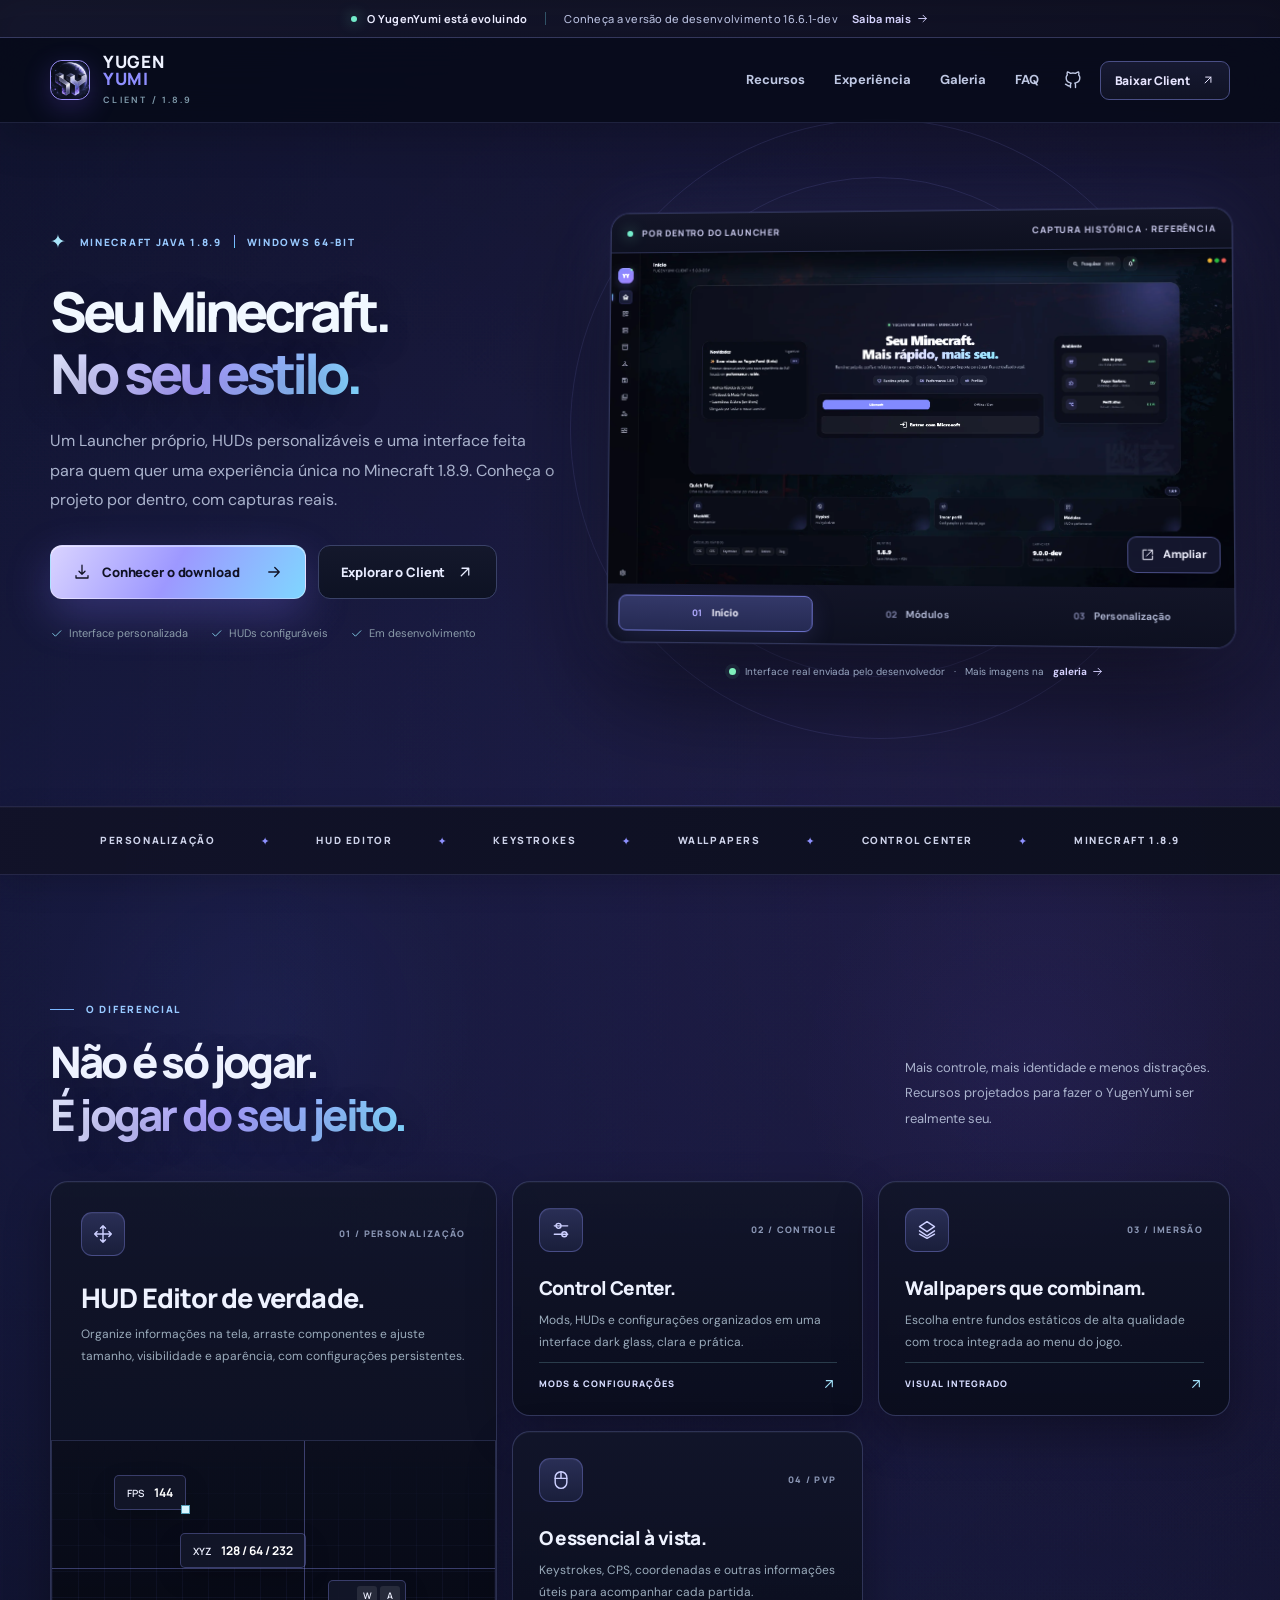
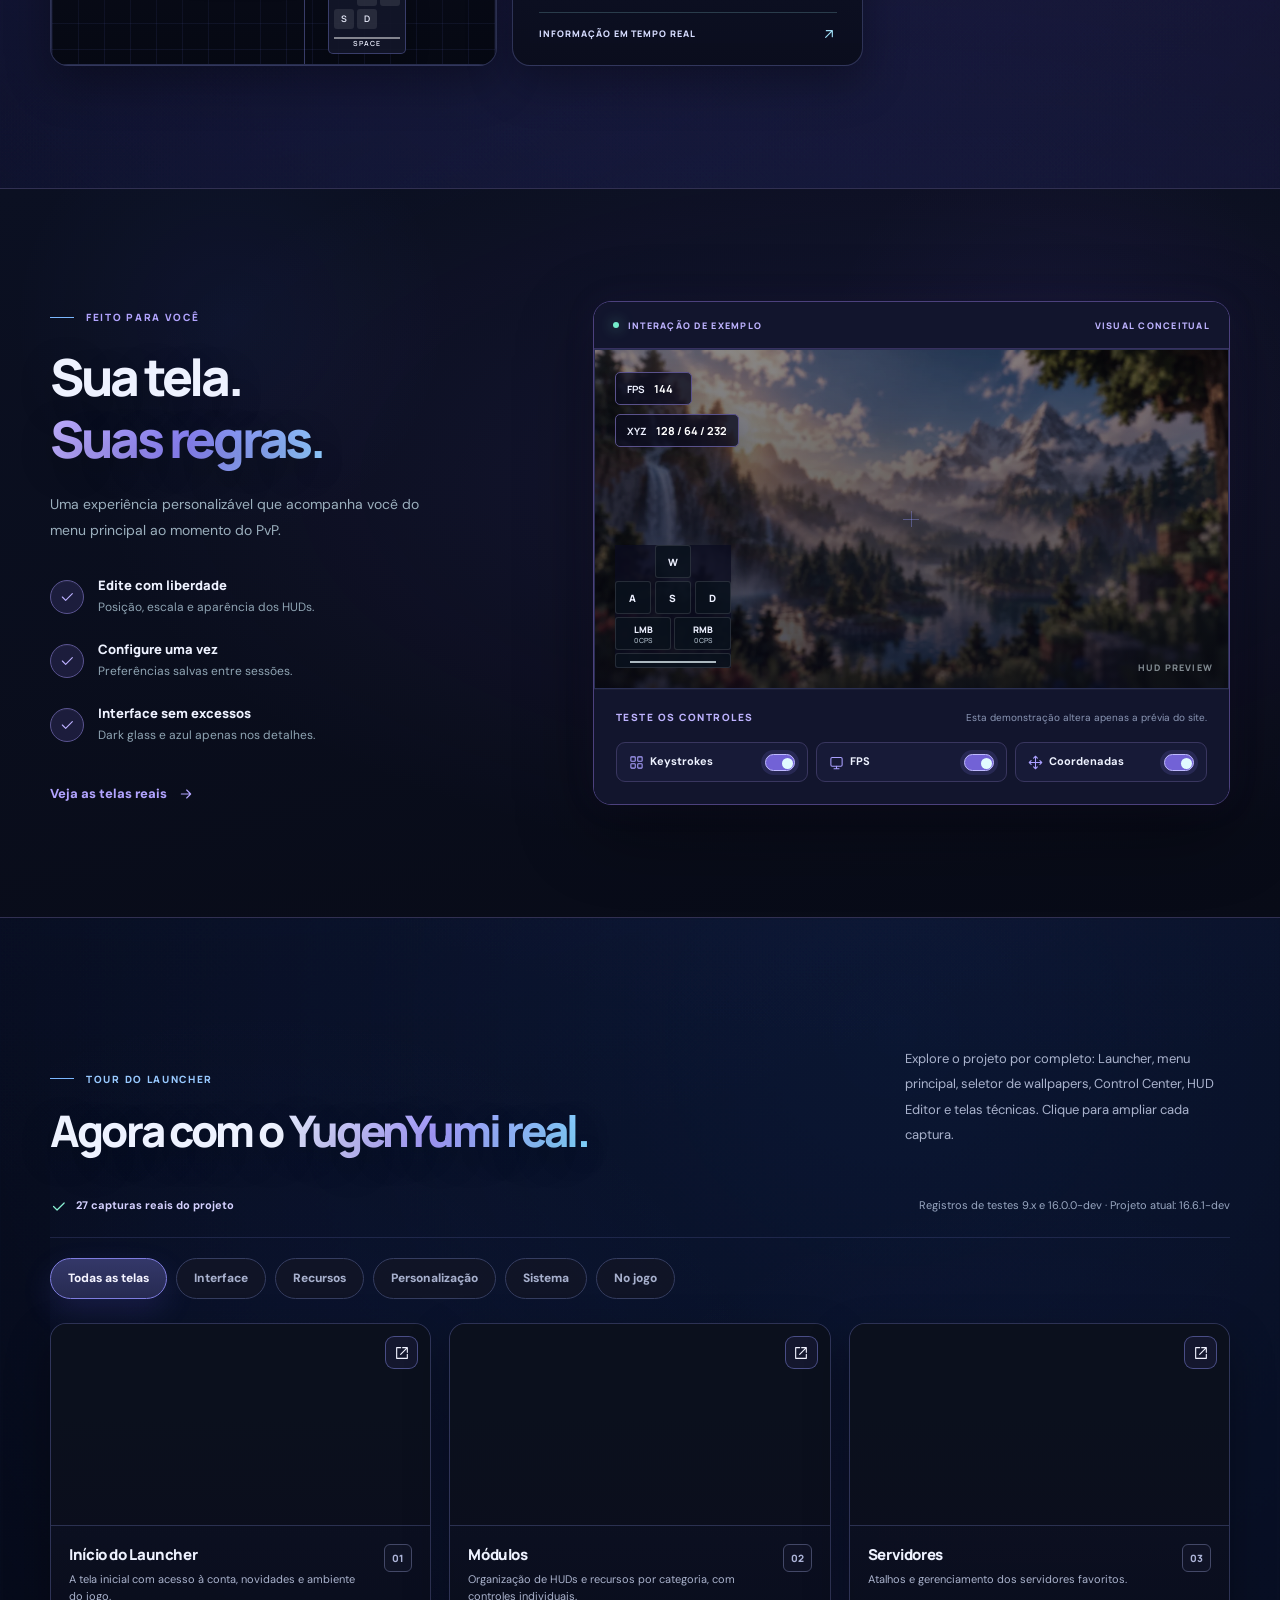
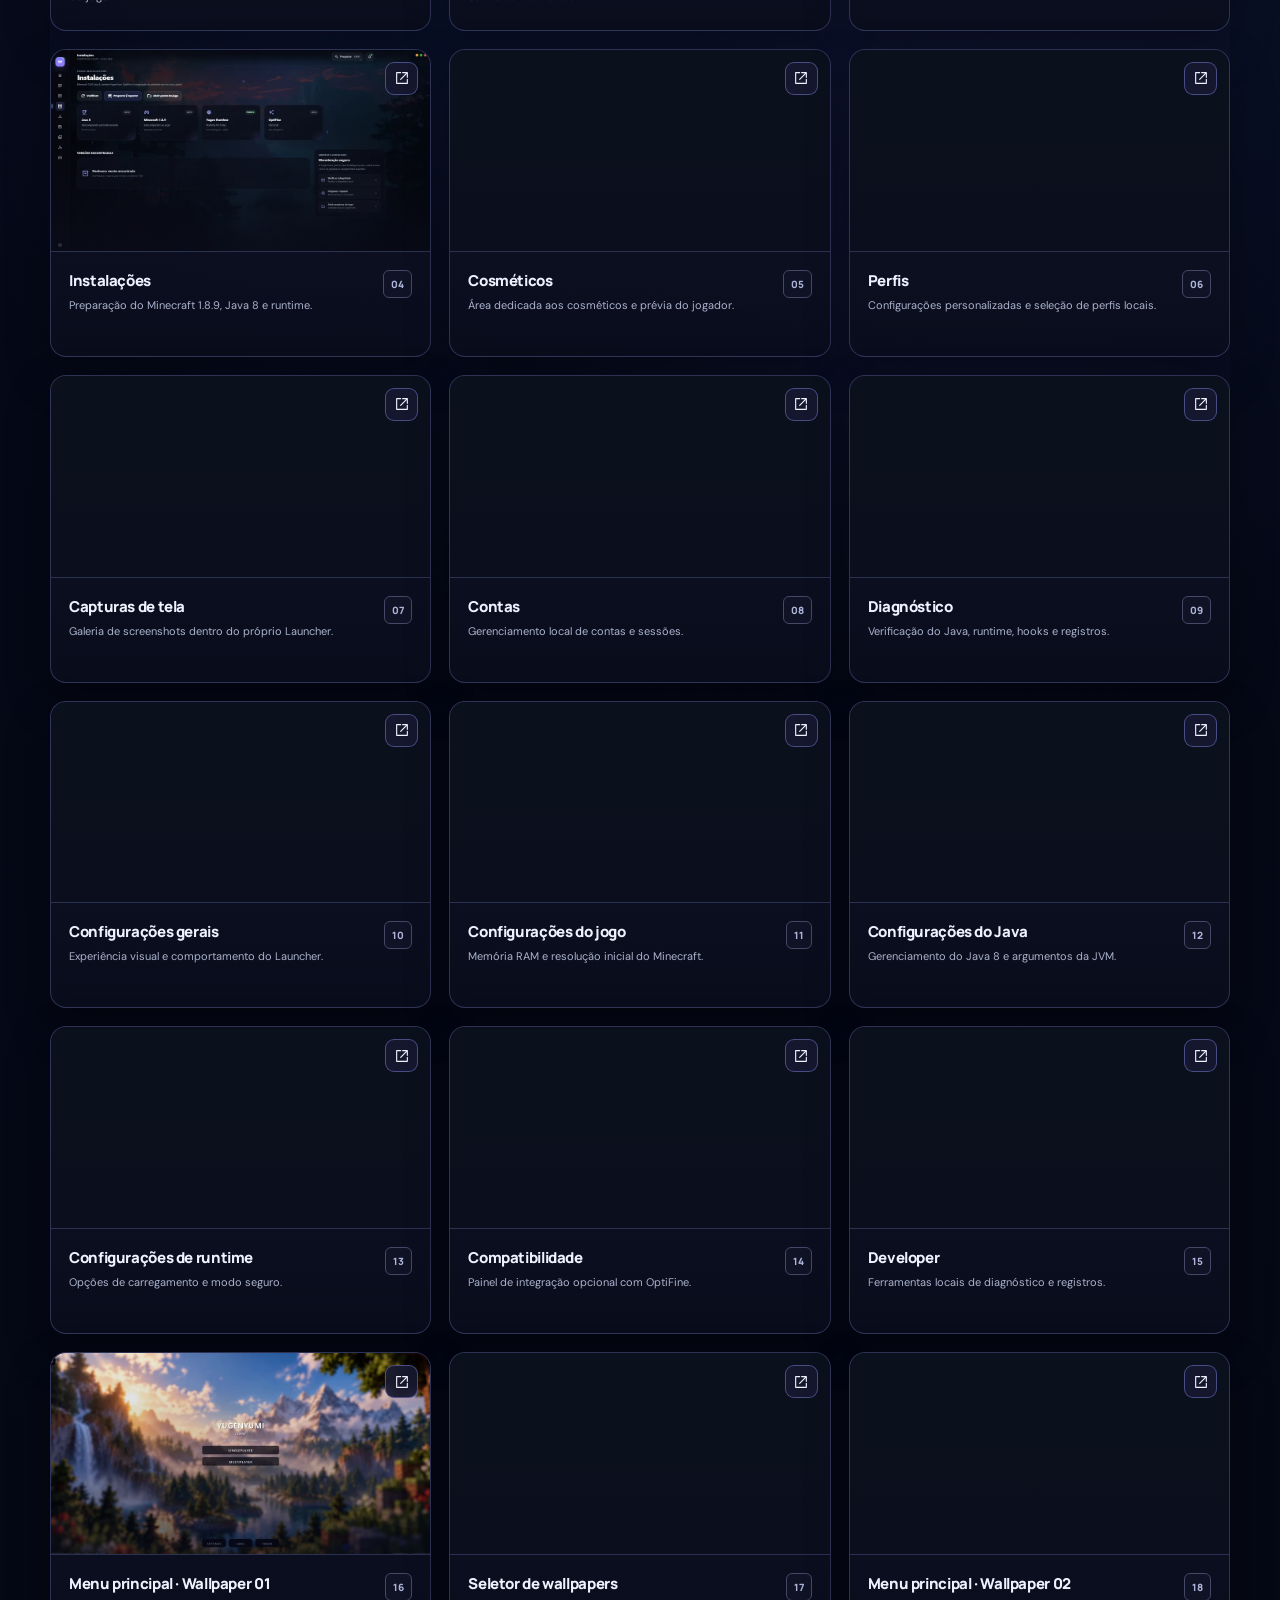
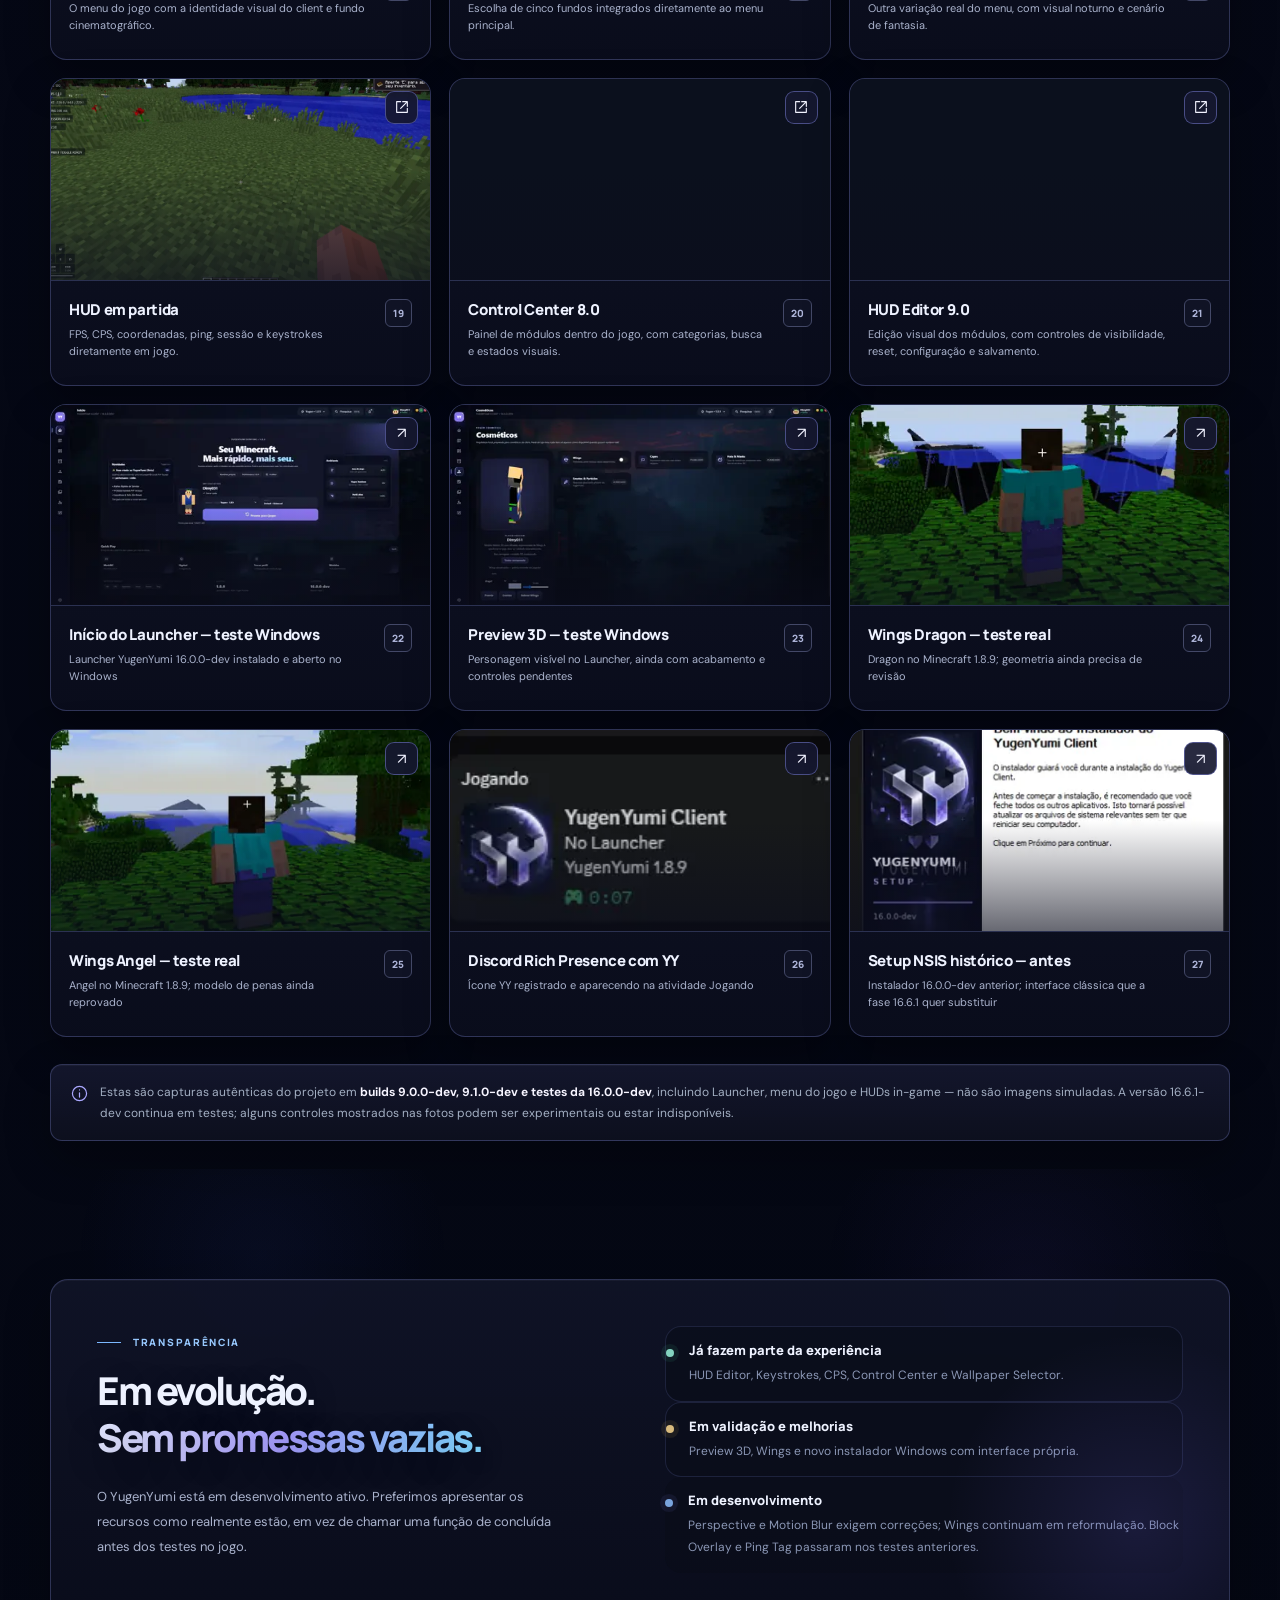
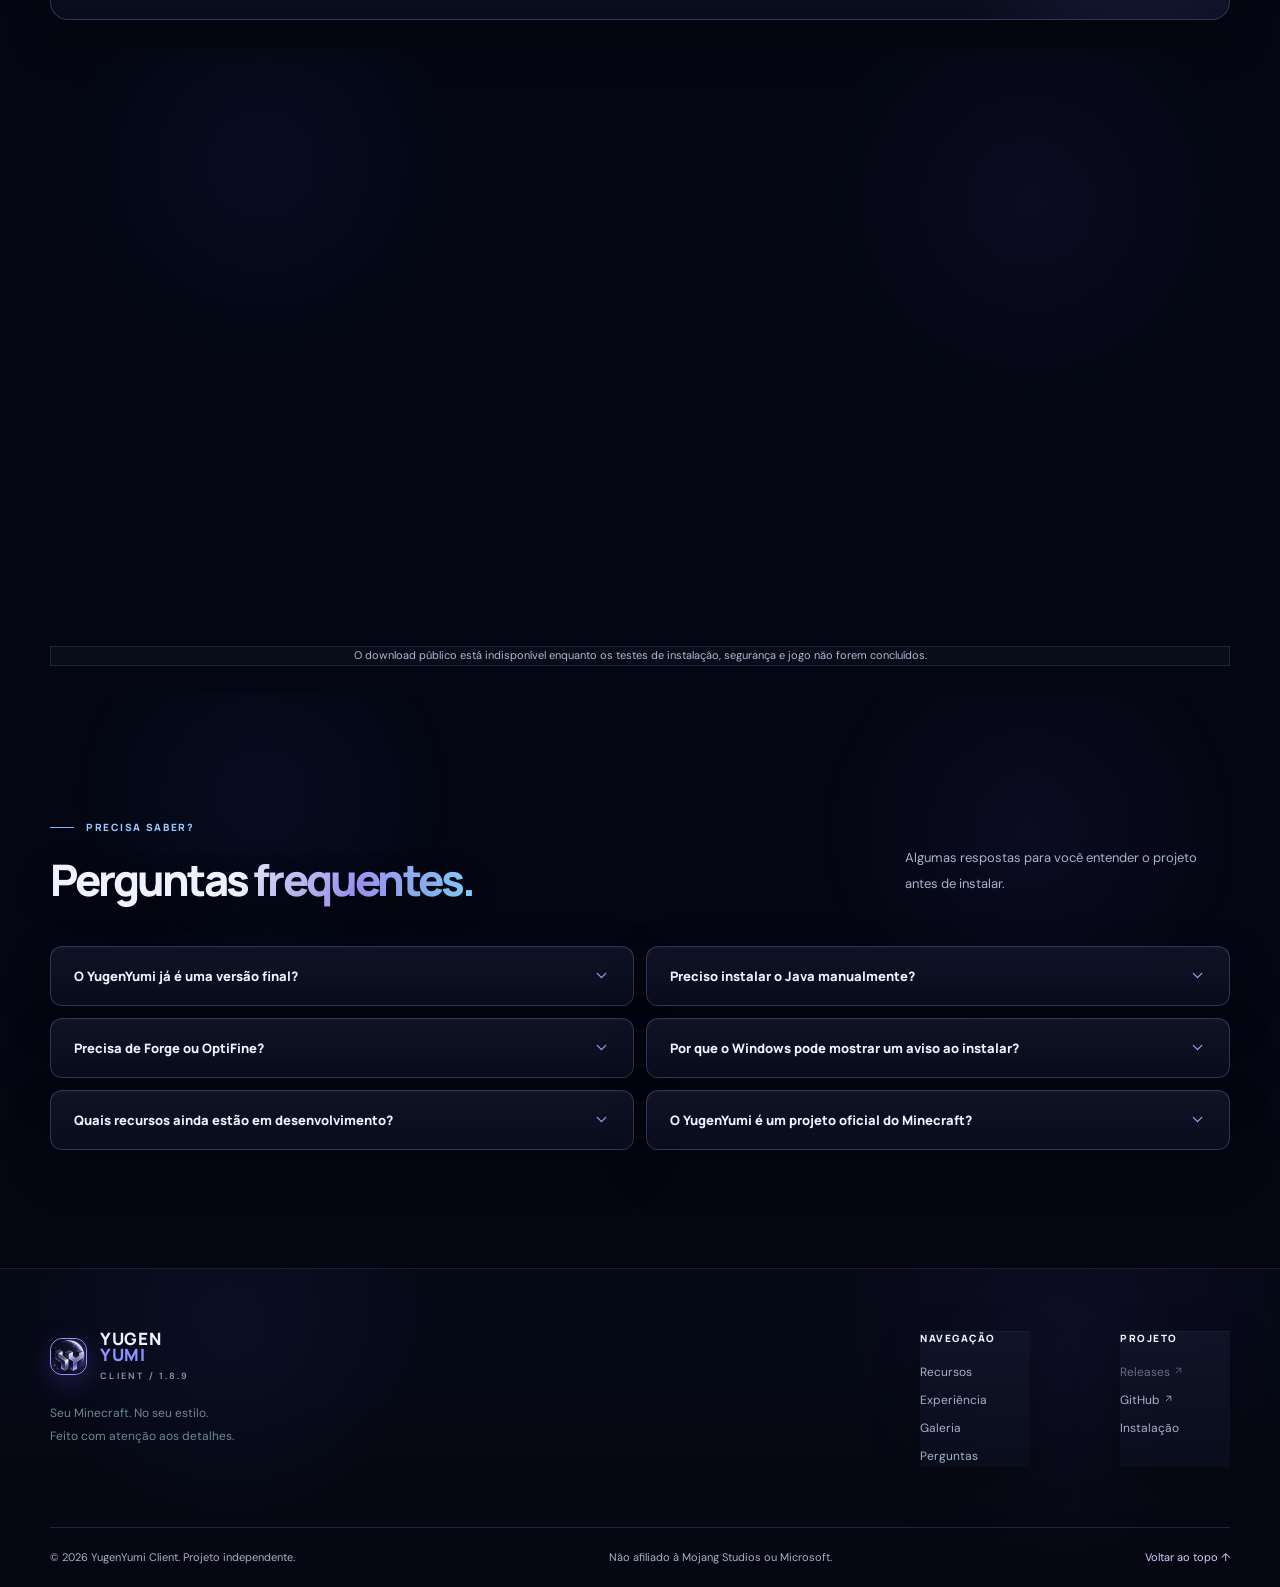
==== site/index.html @ 454c82de "Add files via upload" ====
<!doctype html>
<html lang="pt-BR">
<head>
  <meta charset="utf-8">
  <meta name="viewport" content="width=device-width, initial-scale=1">
  <meta name="color-scheme" content="dark">
  <meta name="theme-color" content="#050816">
  <meta name="description" content="YugenYumi Client: uma experiência personalizada para Minecraft Java 1.8.9. Launcher, HUD Editor, Control Center, Keystrokes e wallpapers. Conheça a versão beta para Windows.">
  <meta property="og:type" content="website">
  <meta property="og:title" content="YugenYumi Client — Seu Minecraft. No seu estilo.">
  <meta property="og:description" content="Um client de Minecraft 1.8.9 em evolução, com interface própria, HUDs editáveis e uma identidade visual única.">
  <!-- Configure URLs absolutas og:image, og:url e canonical SOMENTE ao confirmar o dominio publico. -->
  <meta property="og:image:alt" content="Marca oficial YugenYumi: símbolo YY prateado, lua e reflexos roxos">
  <meta name="twitter:card" content="summary_large_image">
  <title>YugenYumi Client — Seu Minecraft. No seu estilo.</title>
  <link rel="icon" href="assets/yugenyumi-symbol.png" type="image/png">
  <link rel="stylesheet" href="styles.css">
  <script src="site-config.js" defer></script>
  <script src="script.js" defer></script>
</head>
<body>
  <svg xmlns="http://www.w3.org/2000/svg" class="icon-defs" aria-hidden="true" focusable="false">
    <symbol id="i-arrow" viewBox="0 0 24 24"><path d="M5 12h14m-6-6 6 6-6 6"/></symbol>
    <symbol id="i-arrow-up" viewBox="0 0 24 24"><path d="M7 17 17 7M8 7h9v9"/></symbol>
    <symbol id="i-download" viewBox="0 0 24 24"><path d="M12 3v12m-4-4 4 4 4-4M4 17v3h16v-3"/></symbol>
    <symbol id="i-grid" viewBox="0 0 24 24"><rect x="3" y="3" width="7" height="7" rx="1"/><rect x="14" y="3" width="7" height="7" rx="1"/><rect x="3" y="14" width="7" height="7" rx="1"/><rect x="14" y="14" width="7" height="7" rx="1"/></symbol>
    <symbol id="i-sliders" viewBox="0 0 24 24"><path d="M4 7h16M4 17h16"/><circle cx="9" cy="7" r="3"/><circle cx="16" cy="17" r="3"/></symbol>
    <symbol id="i-layers" viewBox="0 0 24 24"><path d="m12 2 9 6-9 6-9-6 9-6Zm-9 11 9 6 9-6M3 17l9 5 9-5"/></symbol>
    <symbol id="i-monitor" viewBox="0 0 24 24"><rect x="3" y="4" width="18" height="14" rx="2"/><path d="M8 22h8m-4-4v4"/></symbol>
    <symbol id="i-mouse" viewBox="0 0 24 24"><rect x="5" y="2" width="14" height="20" rx="7"/><path d="M12 2v8m-7 0h14"/></symbol>
    <symbol id="i-move" viewBox="0 0 24 24"><path d="m12 2 3 3m-3-3L9 5m3-3v20m0 0-3-3m3 3 3-3M2 12l3-3m-3 3 3 3m-3-3h20m0 0-3 3m3-3-3-3"/></symbol>
    <symbol id="i-shield" viewBox="0 0 24 24"><path d="m12 2 9 4v5c0 6-4 9-9 11-5-2-9-5-9-11V6l9-4Zm-4 10 3 3 5-6"/></symbol>
    <symbol id="i-chevron" viewBox="0 0 24 24"><path d="m6 9 6 6 6-6"/></symbol>
    <symbol id="i-github" viewBox="0 0 24 24"><path d="M9 19c-4 1-4-2-6-2m12 4v-3a3 3 0 0 0-.8-2.3c3-.3 6-1.4 6-6.3a5 5 0 0 0-1.4-3.5 4.6 4.6 0 0 0-.1-3.5s-1.3-.3-3.7 1.6a13 13 0 0 0-6 0C6.6 2.1 5.3 2.4 5.3 2.4a4.6 4.6 0 0 0-.1 3.5A5 5 0 0 0 3.8 9.4c0 4.9 3 6 6 6.3A3 3 0 0 0 9 18v3"/></symbol>
    <symbol id="i-check" viewBox="0 0 24 24"><path d="m5 12 5 5L20 7"/></symbol>
    <symbol id="i-spark" viewBox="0 0 24 24"><path d="m12 2 2.3 7.7L22 12l-7.7 2.3L12 22l-2.3-7.7L2 12l7.7-2.3L12 2Z"/></symbol>
    <symbol id="i-play" viewBox="0 0 24 24"><path d="m8 5 11 7-11 7V5Z"/></symbol>
    <symbol id="i-refresh" viewBox="0 0 24 24"><path d="M20 6v5h-5M4 18v-5h5M5 9a8 8 0 0 1 14-2l1 4M4 13l1 4a8 8 0 0 0 14-2"/></symbol>
    <symbol id="i-external" viewBox="0 0 24 24"><path d="M13 4h7v7m0-7-10 10M20 14v6H4V4h6"/></symbol>
    <symbol id="i-info" viewBox="0 0 24 24"><circle cx="12" cy="12" r="10"/><path d="M12 11v6m0-10h.01"/></symbol>
  </svg>

  <a class="skip-link" href="#conteudo">Pular para o conteúdo</a>
  <div class="announcement"><span class="announcement-dot"></span> <span>O YugenYumi está evoluindo</span><span class="announcement-sep"></span><span class="announcement-muted">Conheça a versão de desenvolvimento <span data-version>16.6.1-dev</span></span><a href="#download">Saiba mais <svg class="ico"><use href="#i-arrow"/></svg></a></div>

  <header class="site-header" id="topo">
    <nav class="nav-shell wrap" aria-label="Navegação principal">
      <a class="brand" href="#topo" aria-label="YugenYumi Client, início">
        <span class="brand-icon" aria-hidden="true"><img src="assets/yugenyumi-symbol.png" width="40" height="40" alt=""></span>
        <span class="brand-text">YUGEN<span>YUMI</span><small>CLIENT / 1.8.9</small></span>
      </a>
      <div class="nav-links" id="primary-navigation">
        <a href="#recursos">Recursos</a>
        <a href="#experiencia">Experiência</a>
        <a href="#galeria">Galeria</a>
        <a href="#perguntas">FAQ</a>
      </div>
      <div class="nav-actions">
        <a class="nav-github" data-repo-link href="https://github.com/carlosvcl/yugenyumi-site" target="_blank" rel="noopener noreferrer" aria-label="Repositório no GitHub"><svg class="ico"><use href="#i-github"/></svg></a>
        <a class="button button-small button-outline nav-cta" href="#download">Baixar Client <svg class="ico"><use href="#i-arrow-up"/></svg></a>
      </div>
      <button class="mobile-toggle" id="mobile-toggle" type="button" aria-expanded="false" aria-controls="primary-navigation" aria-label="Abrir menu"><span></span><span></span><span></span></button>
    </nav>
  </header>

  <main id="conteudo">
    <section class="hero wrap" aria-labelledby="hero-title">
      <div class="hero-glow" aria-hidden="true"></div>
      <div class="hero-copy">
        <div class="eyebrow"><span class="eyebrow-spark">✦</span> MINECRAFT JAVA 1.8.9 <span class="eyebrow-divider"></span> WINDOWS 64-BIT</div>
        <h1 id="hero-title">Seu Minecraft.<br><span>No seu estilo.</span></h1>
        <p>Um Launcher próprio, HUDs personalizáveis e uma interface feita para quem quer uma experiência única no Minecraft 1.8.9. Conheça o projeto por dentro, com capturas reais.</p>
        <div class="hero-ctas">
          <a class="button button-primary" href="#download"><svg class="ico"><use href="#i-download"/></svg> Conhecer o download <svg class="ico button-arrow"><use href="#i-arrow"/></svg></a>
          <a class="button button-soft" href="#experiencia">Explorar o Client <svg class="ico"><use href="#i-arrow-up"/></svg></a>
        </div>
        <div class="hero-facts"><span><svg class="ico"><use href="#i-check"/></svg> Interface personalizada</span><span><svg class="ico"><use href="#i-check"/></svg> HUDs configuráveis</span><span><svg class="ico"><use href="#i-check"/></svg> Em desenvolvimento</span></div>
      </div>

      <div class="hero-product hero-real" aria-label="Captura real do Launcher YugenYumi">
        <div class="hero-orbit orbit-one" aria-hidden="true"></div><div class="hero-orbit orbit-two" aria-hidden="true"></div>
        <div class="hero-capture-shell">
          <div class="capture-bar"><span><span class="live-dot"></span> POR DENTRO DO LAUNCHER</span><span>CAPTURA HISTÓRICA · REFERÊNCIA</span></div>
          <button class="hero-capture-open" type="button" id="hero-capture-open" aria-label="Ampliar captura da tela inicial">
            <img id="hero-capture-image" src="assets/screenshots/inicio.webp" width="1919" height="1029" fetchpriority="high" alt="Captura real da tela inicial do YugenYumi Launcher, com novidades, entrada Microsoft e ambiente" />
            <span class="capture-zoom"><svg class="ico"><use href="#i-external"/></svg> Ampliar</span>
          </button>
          <div class="capture-rail" aria-label="Selecionar demonstração">
            <button type="button" class="capture-tab active" data-hero-shot="0" aria-pressed="true"><span>01</span> Início</button>
            <button type="button" class="capture-tab" data-hero-shot="1" aria-pressed="false"><span>02</span> Módulos</button>
            <button type="button" class="capture-tab" data-hero-shot="9" aria-pressed="false"><span>03</span> Personalização</button>
          </div>
        </div>
        <div class="hero-real-caption"><span class="caption-pip"></span> Interface real enviada pelo desenvolvedor <span>·</span> Mais imagens na <a href="#galeria">galeria <svg class="ico"><use href="#i-arrow"/></svg></a></div>
      </div>
      <div class="hero-bottom-decoration" aria-hidden="true"></div>
    </section>

    <section class="mini-strip" aria-label="Destaques"><div class="strip-track"><span>PERSONALIZAÇÃO</span><b>✦</b><span>HUD EDITOR</span><b>✦</b><span>KEYSTROKES</span><b>✦</b><span>WALLPAPERS</span><b>✦</b><span>CONTROL CENTER</span><b>✦</b><span>MINECRAFT 1.8.9</span></div></section>

    <section class="section wrap" id="recursos" aria-labelledby="resources-title">
      <div class="section-heading reveal"><div><span class="section-kicker"><span class="kicker-line"></span> O DIFERENCIAL</span><h2 id="resources-title">Não é só jogar.<br><span>É jogar do seu jeito.</span></h2></div><p>Mais controle, mais identidade e menos distrações. Recursos projetados para fazer o YugenYumi ser realmente seu.</p></div>
      <div class="features-grid">
        <article class="feature feature-large reveal"><div class="feature-header"><span class="feature-icon"><svg class="ico"><use href="#i-move"/></svg></span><span class="feature-index">01 / PERSONALIZAÇÃO</span></div><h3>HUD Editor de verdade.</h3><p>Organize informações na tela, arraste componentes e ajuste tamanho, visibilidade e aparência, com configurações persistentes.</p><div class="hud-art" aria-hidden="true"><div class="hud-art-grid"></div><div class="hud-art-box box-fps">FPS <b>144</b><i class="handle"></i></div><div class="hud-art-box box-coord">XYZ <b>128 / 64 / 232</b></div><div class="hud-art-box box-wasd"><span>W</span><span>A</span><span>S</span><span>D</span><small>SPACE</small></div><span class="hud-art-guide v-guide"></span><span class="hud-art-guide h-guide"></span></div></article>
        <article class="feature reveal"><div class="feature-header"><span class="feature-icon"><svg class="ico"><use href="#i-sliders"/></svg></span><span class="feature-index">02 / CONTROLE</span></div><h3>Control Center.</h3><p>Mods, HUDs e configurações organizados em uma interface dark glass, clara e prática.</p><div class="feature-foot"><span>MODS & CONFIGURAÇÕES</span><svg class="ico"><use href="#i-arrow-up"/></svg></div></article>
        <article class="feature reveal"><div class="feature-header"><span class="feature-icon"><svg class="ico"><use href="#i-layers"/></svg></span><span class="feature-index">03 / IMERSÃO</span></div><h3>Wallpapers que combinam.</h3><p>Escolha entre fundos estáticos de alta qualidade com troca integrada ao menu do jogo.</p><div class="feature-foot"><span>VISUAL INTEGRADO</span><svg class="ico"><use href="#i-arrow-up"/></svg></div></article>
        <article class="feature reveal"><div class="feature-header"><span class="feature-icon"><svg class="ico"><use href="#i-mouse"/></svg></span><span class="feature-index">04 / PVP</span></div><h3>O essencial à vista.</h3><p>Keystrokes, CPS, coordenadas e outras informações úteis para acompanhar cada partida.</p><div class="feature-foot"><span>INFORMAÇÃO EM TEMPO REAL</span><svg class="ico"><use href="#i-arrow-up"/></svg></div></article>
      </div>
    </section>

    <section class="section experience-section" id="experiencia" aria-labelledby="experience-title">
      <div class="wrap experience-layout">
        <div class="experience-copy reveal"><span class="section-kicker"><span class="kicker-line"></span> FEITO PARA VOCÊ</span><h2 id="experience-title">Sua tela.<br><span>Suas regras.</span></h2><p>Uma experiência personalizável que acompanha você do menu principal ao momento do PvP.</p><div class="experience-points"><div><span class="point-check"><svg class="ico"><use href="#i-check"/></svg></span><span><strong>Edite com liberdade</strong><small>Posição, escala e aparência dos HUDs.</small></span></div><div><span class="point-check"><svg class="ico"><use href="#i-check"/></svg></span><span><strong>Configure uma vez</strong><small>Preferências salvas entre sessões.</small></span></div><div><span class="point-check"><svg class="ico"><use href="#i-check"/></svg></span><span><strong>Interface sem excessos</strong><small>Dark glass e azul apenas nos detalhes.</small></span></div></div><a class="text-link" href="#galeria">Veja as telas reais <svg class="ico"><use href="#i-arrow"/></svg></a></div>
        <div class="live-demo reveal"><div class="demo-header"><span class="demo-head-label"><span class="live-dot"></span> INTERAÇÃO DE EXEMPLO</span><span class="demo-head-right">VISUAL CONCEITUAL</span></div><div class="demo-screen"><div class="demo-landscape"></div><div class="demo-shade"></div><div class="crosshair" aria-hidden="true"></div><div class="demo-hud demo-fps" id="demo-fps">FPS <b>144</b></div><div class="demo-hud demo-xyz" id="demo-xyz">XYZ <b>128 / 64 / 232</b></div><div class="demo-keys" id="demo-keys"><div class="key-top"><span>W</span></div><div class="key-row"><span>A</span><span>S</span><span>D</span></div><div class="key-mouse"><span>LMB <small>0 CPS</small></span><span>RMB <small>0 CPS</small></span></div><div class="key-space"></div></div><div class="demo-mini-label">HUD PREVIEW</div></div><div class="demo-toolbar"><div class="toolbar-caption"><span>TESTE OS CONTROLES</span><small>Esta demonstração altera apenas a prévia do site.</small></div><div class="toggle-list"><label class="toggle-row"><span><svg class="ico"><use href="#i-grid"/></svg> Keystrokes</span><input type="checkbox" data-demo-target="demo-keys" checked><span class="toggle-switch"></span></label><label class="toggle-row"><span><svg class="ico"><use href="#i-monitor"/></svg> FPS</span><input type="checkbox" data-demo-target="demo-fps" checked><span class="toggle-switch"></span></label><label class="toggle-row"><span><svg class="ico"><use href="#i-move"/></svg> Coordenadas</span><input type="checkbox" data-demo-target="demo-xyz" checked><span class="toggle-switch"></span></label></div></div></div>
      </div>
    </section>

    <section class="section wrap gallery-section" id="galeria" aria-labelledby="gallery-title">
      <div class="section-heading reveal"><div><span class="section-kicker"><span class="kicker-line"></span> TOUR DO LAUNCHER</span><h2 id="gallery-title">Agora com o <span>YugenYumi real.</span></h2></div><p>Explore o projeto por completo: Launcher, menu principal, seletor de wallpapers, Control Center, HUD Editor e telas técnicas. Clique para ampliar cada captura.</p></div>
      <div class="gallery-topline reveal"><span class="gallery-verified"><svg class="ico" aria-hidden="true"><use href="#i-check"/></svg> 27 capturas reais do projeto</span><span>Registros de testes 9.x e 16.0.0-dev · Projeto atual: <span data-version>16.6.1-dev</span></span></div>
      <div class="gallery-filterbar reveal" role="group" aria-label="Filtrar capturas de tela"><button type="button" class="gallery-filter active" data-filter="todos" aria-pressed="true">Todas as telas</button>
<button type="button" class="gallery-filter" data-filter="interface" aria-pressed="false">Interface</button>
<button type="button" class="gallery-filter" data-filter="recursos" aria-pressed="false">Recursos</button>
<button type="button" class="gallery-filter" data-filter="personalizacao" aria-pressed="false">Personalização</button>
<button type="button" class="gallery-filter" data-filter="sistema" aria-pressed="false">Sistema</button>
<button type="button" class="gallery-filter" data-filter="jogo" aria-pressed="false">No jogo</button></div>
      <div class="shot-grid" id="shot-grid">
<a href="assets/screenshots/inicio.webp" class="shot-card reveal" data-category="interface" data-gallery-index="0" aria-label="Ver imagem ampliada: Início do Launcher">
  <span class="shot-media"><img src="assets/screenshots/inicio-thumb.webp" loading="lazy" decoding="async" width="960" height="515" alt="Tela Início do Launcher do YugenYumi Launcher" /><span class="shot-expand"><svg class="ico" aria-hidden="true"><use href="#i-external"/></svg></span></span>
  <span class="shot-text"><span><strong>Início do Launcher</strong><small>A tela inicial com acesso à conta, novidades e ambiente do jogo.</small></span><span class="shot-number">01</span></span>
</a>
<a href="assets/screenshots/modulos.webp" class="shot-card reveal" data-category="recursos" data-gallery-index="1" aria-label="Ver imagem ampliada: Módulos">
  <span class="shot-media"><img src="assets/screenshots/modulos-thumb.webp" loading="lazy" decoding="async" width="960" height="515" alt="Tela Módulos do YugenYumi Launcher" /><span class="shot-expand"><svg class="ico" aria-hidden="true"><use href="#i-external"/></svg></span></span>
  <span class="shot-text"><span><strong>Módulos</strong><small>Organização de HUDs e recursos por categoria, com controles individuais.</small></span><span class="shot-number">02</span></span>
</a>
<a href="assets/screenshots/servidores.webp" class="shot-card reveal" data-category="recursos" data-gallery-index="2" aria-label="Ver imagem ampliada: Servidores">
  <span class="shot-media"><img src="assets/screenshots/servidores-thumb.webp" loading="lazy" decoding="async" width="960" height="515" alt="Tela Servidores do YugenYumi Launcher" /><span class="shot-expand"><svg class="ico" aria-hidden="true"><use href="#i-external"/></svg></span></span>
  <span class="shot-text"><span><strong>Servidores</strong><small>Atalhos e gerenciamento dos servidores favoritos.</small></span><span class="shot-number">03</span></span>
</a>
<a href="assets/screenshots/instalacoes.webp" class="shot-card reveal" data-category="sistema" data-gallery-index="3" aria-label="Ver imagem ampliada: Instalações">
  <span class="shot-media"><img src="assets/screenshots/instalacoes-thumb.webp" loading="lazy" decoding="async" width="960" height="515" alt="Tela Instalações do YugenYumi Launcher" /><span class="shot-expand"><svg class="ico" aria-hidden="true"><use href="#i-external"/></svg></span></span>
  <span class="shot-text"><span><strong>Instalações</strong><small>Preparação do Minecraft 1.8.9, Java 8 e runtime.</small></span><span class="shot-number">04</span></span>
</a>
<a href="assets/screenshots/cosmeticos.webp" class="shot-card reveal" data-category="recursos" data-gallery-index="4" aria-label="Ver imagem ampliada: Cosméticos">
  <span class="shot-media"><img src="assets/screenshots/cosmeticos-thumb.webp" loading="lazy" decoding="async" width="960" height="515" alt="Tela Cosméticos do YugenYumi Launcher" /><span class="shot-expand"><svg class="ico" aria-hidden="true"><use href="#i-external"/></svg></span></span>
  <span class="shot-text"><span><strong>Cosméticos</strong><small>Área dedicada aos cosméticos e prévia do jogador.</small></span><span class="shot-number">05</span></span>
</a>
<a href="assets/screenshots/perfis.webp" class="shot-card reveal" data-category="personalizacao" data-gallery-index="5" aria-label="Ver imagem ampliada: Perfis">
  <span class="shot-media"><img src="assets/screenshots/perfis-thumb.webp" loading="lazy" decoding="async" width="960" height="515" alt="Tela Perfis do YugenYumi Launcher" /><span class="shot-expand"><svg class="ico" aria-hidden="true"><use href="#i-external"/></svg></span></span>
  <span class="shot-text"><span><strong>Perfis</strong><small>Configurações personalizadas e seleção de perfis locais.</small></span><span class="shot-number">06</span></span>
</a>
<a href="assets/screenshots/capturas.webp" class="shot-card reveal" data-category="recursos" data-gallery-index="6" aria-label="Ver imagem ampliada: Capturas de tela">
  <span class="shot-media"><img src="assets/screenshots/capturas-thumb.webp" loading="lazy" decoding="async" width="960" height="515" alt="Tela Capturas de tela do YugenYumi Launcher" /><span class="shot-expand"><svg class="ico" aria-hidden="true"><use href="#i-external"/></svg></span></span>
  <span class="shot-text"><span><strong>Capturas de tela</strong><small>Galeria de screenshots dentro do próprio Launcher.</small></span><span class="shot-number">07</span></span>
</a>
<a href="assets/screenshots/contas.webp" class="shot-card reveal" data-category="personalizacao" data-gallery-index="7" aria-label="Ver imagem ampliada: Contas">
  <span class="shot-media"><img src="assets/screenshots/contas-thumb.webp" loading="lazy" decoding="async" width="960" height="515" alt="Tela Contas do YugenYumi Launcher" /><span class="shot-expand"><svg class="ico" aria-hidden="true"><use href="#i-external"/></svg></span></span>
  <span class="shot-text"><span><strong>Contas</strong><small>Gerenciamento local de contas e sessões.</small></span><span class="shot-number">08</span></span>
</a>
<a href="assets/screenshots/diagnostico.webp" class="shot-card reveal" data-category="sistema" data-gallery-index="8" aria-label="Ver imagem ampliada: Diagnóstico">
  <span class="shot-media"><img src="assets/screenshots/diagnostico-thumb.webp" loading="lazy" decoding="async" width="960" height="515" alt="Tela Diagnóstico do YugenYumi Launcher" /><span class="shot-expand"><svg class="ico" aria-hidden="true"><use href="#i-external"/></svg></span></span>
  <span class="shot-text"><span><strong>Diagnóstico</strong><small>Verificação do Java, runtime, hooks e registros.</small></span><span class="shot-number">09</span></span>
</a>
<a href="assets/screenshots/config-geral.webp" class="shot-card reveal" data-category="personalizacao" data-gallery-index="9" aria-label="Ver imagem ampliada: Configurações gerais">
  <span class="shot-media"><img src="assets/screenshots/config-geral-thumb.webp" loading="lazy" decoding="async" width="960" height="515" alt="Tela Configurações gerais do YugenYumi Launcher" /><span class="shot-expand"><svg class="ico" aria-hidden="true"><use href="#i-external"/></svg></span></span>
  <span class="shot-text"><span><strong>Configurações gerais</strong><small>Experiência visual e comportamento do Launcher.</small></span><span class="shot-number">10</span></span>
</a>
<a href="assets/screenshots/config-jogo.webp" class="shot-card reveal" data-category="personalizacao" data-gallery-index="10" aria-label="Ver imagem ampliada: Configurações do jogo">
  <span class="shot-media"><img src="assets/screenshots/config-jogo-thumb.webp" loading="lazy" decoding="async" width="960" height="515" alt="Tela Configurações do jogo do YugenYumi Launcher" /><span class="shot-expand"><svg class="ico" aria-hidden="true"><use href="#i-external"/></svg></span></span>
  <span class="shot-text"><span><strong>Configurações do jogo</strong><small>Memória RAM e resolução inicial do Minecraft.</small></span><span class="shot-number">11</span></span>
</a>
<a href="assets/screenshots/config-java.webp" class="shot-card reveal" data-category="personalizacao" data-gallery-index="11" aria-label="Ver imagem ampliada: Configurações do Java">
  <span class="shot-media"><img src="assets/screenshots/config-java-thumb.webp" loading="lazy" decoding="async" width="960" height="515" alt="Tela Configurações do Java do YugenYumi Launcher" /><span class="shot-expand"><svg class="ico" aria-hidden="true"><use href="#i-external"/></svg></span></span>
  <span class="shot-text"><span><strong>Configurações do Java</strong><small>Gerenciamento do Java 8 e argumentos da JVM.</small></span><span class="shot-number">12</span></span>
</a>
<a href="assets/screenshots/config-runtime.webp" class="shot-card reveal" data-category="sistema" data-gallery-index="12" aria-label="Ver imagem ampliada: Configurações de runtime">
  <span class="shot-media"><img src="assets/screenshots/config-runtime-thumb.webp" loading="lazy" decoding="async" width="960" height="515" alt="Tela Configurações de runtime do YugenYumi Launcher" /><span class="shot-expand"><svg class="ico" aria-hidden="true"><use href="#i-external"/></svg></span></span>
  <span class="shot-text"><span><strong>Configurações de runtime</strong><small>Opções de carregamento e modo seguro.</small></span><span class="shot-number">13</span></span>
</a>
<a href="assets/screenshots/config-compatibilidade.webp" class="shot-card reveal" data-category="sistema" data-gallery-index="13" aria-label="Ver imagem ampliada: Compatibilidade">
  <span class="shot-media"><img src="assets/screenshots/config-compatibilidade-thumb.webp" loading="lazy" decoding="async" width="960" height="515" alt="Tela Compatibilidade do YugenYumi Launcher" /><span class="shot-expand"><svg class="ico" aria-hidden="true"><use href="#i-external"/></svg></span></span>
  <span class="shot-text"><span><strong>Compatibilidade</strong><small>Painel de integração opcional com OptiFine.</small></span><span class="shot-number">14</span></span>
</a>
<a href="assets/screenshots/config-developer.webp" class="shot-card reveal" data-category="sistema" data-gallery-index="14" aria-label="Ver imagem ampliada: Developer">
  <span class="shot-media"><img src="assets/screenshots/config-developer-thumb.webp" loading="lazy" decoding="async" width="960" height="515" alt="Tela Developer do YugenYumi Launcher" /><span class="shot-expand"><svg class="ico" aria-hidden="true"><use href="#i-external"/></svg></span></span>
  <span class="shot-text"><span><strong>Developer</strong><small>Ferramentas locais de diagnóstico e registros.</small></span><span class="shot-number">15</span></span>
</a>
<a href="assets/screenshots/menu-wallpaper-01.webp" class="shot-card reveal" data-category="jogo" data-gallery-index="15" aria-label="Ver imagem ampliada: Menu principal com wallpaper 01">
  <span class="shot-media"><img src="assets/screenshots/menu-wallpaper-01-thumb.webp" loading="lazy" decoding="async" width="960" height="540" alt="Menu principal do YugenYumi com wallpaper panorâmico de montanhas e cachoeira" /><span class="shot-expand"><svg class="ico" aria-hidden="true"><use href="#i-external"/></svg></span></span>
  <span class="shot-text"><span><strong>Menu principal · Wallpaper 01</strong><small>O menu do jogo com a identidade visual do client e fundo cinematográfico.</small></span><span class="shot-number">16</span></span>
</a>
<a href="assets/screenshots/wallpaper-selector.webp" class="shot-card reveal" data-category="jogo" data-gallery-index="16" aria-label="Ver imagem ampliada: Seletor de wallpapers">
  <span class="shot-media"><img src="assets/screenshots/wallpaper-selector-thumb.webp" loading="lazy" decoding="async" width="960" height="540" alt="Janela do seletor de wallpapers do YugenYumi com cinco opções de fundo" /><span class="shot-expand"><svg class="ico" aria-hidden="true"><use href="#i-external"/></svg></span></span>
  <span class="shot-text"><span><strong>Seletor de wallpapers</strong><small>Escolha de cinco fundos integrados diretamente ao menu principal.</small></span><span class="shot-number">17</span></span>
</a>
<a href="assets/screenshots/menu-wallpaper-02.webp" class="shot-card reveal" data-category="jogo" data-gallery-index="17" aria-label="Ver imagem ampliada: Menu principal com wallpaper 02">
  <span class="shot-media"><img src="assets/screenshots/menu-wallpaper-02-thumb.webp" loading="lazy" decoding="async" width="960" height="540" alt="Menu principal do YugenYumi com wallpaper noturno de ilhas flutuantes" /><span class="shot-expand"><svg class="ico" aria-hidden="true"><use href="#i-external"/></svg></span></span>
  <span class="shot-text"><span><strong>Menu principal · Wallpaper 02</strong><small>Outra variação real do menu, com visual noturno e cenário de fantasia.</small></span><span class="shot-number">18</span></span>
</a>
<a href="assets/screenshots/ingame-hud.webp" class="shot-card reveal" data-category="jogo" data-gallery-index="18" aria-label="Ver imagem ampliada: HUD no jogo">
  <span class="shot-media"><img src="assets/screenshots/ingame-hud-thumb.webp" loading="lazy" decoding="async" width="960" height="540" alt="Captura dentro do Minecraft com HUDs de FPS, CPS, coordenadas, ping e keystrokes" /><span class="shot-expand"><svg class="ico" aria-hidden="true"><use href="#i-external"/></svg></span></span>
  <span class="shot-text"><span><strong>HUD em partida</strong><small>FPS, CPS, coordenadas, ping, sessão e keystrokes diretamente em jogo.</small></span><span class="shot-number">19</span></span>
</a>
<a href="assets/screenshots/control-center-hud.webp" class="shot-card reveal" data-category="jogo" data-gallery-index="19" aria-label="Ver imagem ampliada: Control Center in-game">
  <span class="shot-media"><img src="assets/screenshots/control-center-hud-thumb.webp" loading="lazy" decoding="async" width="960" height="540" alt="Control Center 8.0 do YugenYumi aberto dentro do jogo mostrando módulos HUD" /><span class="shot-expand"><svg class="ico" aria-hidden="true"><use href="#i-external"/></svg></span></span>
  <span class="shot-text"><span><strong>Control Center 8.0</strong><small>Painel de módulos dentro do jogo, com categorias, busca e estados visuais.</small></span><span class="shot-number">20</span></span>
</a>
<a href="assets/screenshots/hud-editor.webp" class="shot-card reveal" data-category="jogo" data-gallery-index="20" aria-label="Ver imagem ampliada: HUD Editor 9.0">
  <span class="shot-media"><img src="assets/screenshots/hud-editor-thumb.webp" loading="lazy" decoding="async" width="960" height="540" alt="HUD Editor 9.0 do YugenYumi com elementos reposicionáveis sobre o jogo" /><span class="shot-expand"><svg class="ico" aria-hidden="true"><use href="#i-external"/></svg></span></span>
  <span class="shot-text"><span><strong>HUD Editor 9.0</strong><small>Edição visual dos módulos, com controles de visibilidade, reset, configuração e salvamento.</small></span><span class="shot-number">21</span></span>
</a>

<a href="assets/screenshots/inicio-16-realt.webp" class="shot-card reveal" data-category="interface" data-gallery-index="21" aria-label="Ver captura real: Início do Launcher — teste Windows">
  <span class="shot-media"><img src="assets/screenshots/inicio-16-realt-thumb.webp" loading="lazy" decoding="async" width="960" height="540" alt="Início do Launcher — teste Windows" /><span class="shot-expand">↗</span></span>
  <span class="shot-text"><span><strong>Início do Launcher — teste Windows</strong><small>Launcher YugenYumi 16.0.0-dev instalado e aberto no Windows</small></span><span class="shot-number">22</span></span>
</a>
<a href="assets/screenshots/cosmeticos-16-realt.webp" class="shot-card reveal" data-category="recursos" data-gallery-index="22" aria-label="Ver captura real: Preview 3D — teste Windows">
  <span class="shot-media"><img src="assets/screenshots/cosmeticos-16-realt-thumb.webp" loading="lazy" decoding="async" width="960" height="540" alt="Preview 3D — teste Windows" /><span class="shot-expand">↗</span></span>
  <span class="shot-text"><span><strong>Preview 3D — teste Windows</strong><small>Personagem visível no Launcher, ainda com acabamento e controles pendentes</small></span><span class="shot-number">23</span></span>
</a>
<a href="assets/screenshots/wings-dragon-16-realt.webp" class="shot-card reveal" data-category="jogo" data-gallery-index="23" aria-label="Ver captura real: Wings Dragon — teste real">
  <span class="shot-media"><img src="assets/screenshots/wings-dragon-16-realt-thumb.webp" loading="lazy" decoding="async" width="960" height="540" alt="Wings Dragon — teste real" /><span class="shot-expand">↗</span></span>
  <span class="shot-text"><span><strong>Wings Dragon — teste real</strong><small>Dragon no Minecraft 1.8.9; geometria ainda precisa de revisão</small></span><span class="shot-number">24</span></span>
</a>
<a href="assets/screenshots/wings-angel-16-realt.webp" class="shot-card reveal" data-category="jogo" data-gallery-index="24" aria-label="Ver captura real: Wings Angel — teste real">
  <span class="shot-media"><img src="assets/screenshots/wings-angel-16-realt-thumb.webp" loading="lazy" decoding="async" width="960" height="540" alt="Wings Angel — teste real" /><span class="shot-expand">↗</span></span>
  <span class="shot-text"><span><strong>Wings Angel — teste real</strong><small>Angel no Minecraft 1.8.9; modelo de penas ainda reprovado</small></span><span class="shot-number">25</span></span>
</a>
<a href="assets/screenshots/discord-16-realt.webp" class="shot-card reveal" data-category="recursos" data-gallery-index="25" aria-label="Ver captura real: Discord Rich Presence com YY">
  <span class="shot-media"><img src="assets/screenshots/discord-16-realt-thumb.webp" loading="lazy" decoding="async" width="960" height="540" alt="Discord Rich Presence com YY" /><span class="shot-expand">↗</span></span>
  <span class="shot-text"><span><strong>Discord Rich Presence com YY</strong><small>Ícone YY registrado e aparecendo na atividade Jogando</small></span><span class="shot-number">26</span></span>
</a>
<a href="assets/screenshots/setup-16-realt.webp" class="shot-card reveal" data-category="sistema" data-gallery-index="26" aria-label="Ver captura real: Setup NSIS histórico — antes">
  <span class="shot-media"><img src="assets/screenshots/setup-16-realt-thumb.webp" loading="lazy" decoding="async" width="960" height="540" alt="Setup NSIS histórico — antes" /><span class="shot-expand">↗</span></span>
  <span class="shot-text"><span><strong>Setup NSIS histórico — antes</strong><small>Instalador 16.0.0-dev anterior; interface clássica que a fase 16.6.1 quer substituir</small></span><span class="shot-number">27</span></span>
</a>
      </div>
      <div class="gallery-bottom-note reveal"><svg class="ico" aria-hidden="true"><use href="#i-info"/></svg> <p>Estas são capturas autênticas do projeto em <strong>builds 9.0.0-dev, 9.1.0-dev e testes da 16.0.0-dev</strong>, incluindo Launcher, menu do jogo e HUDs in-game — não são imagens simuladas. A versão <span data-version>16.6.1-dev</span> continua em testes; alguns controles mostrados nas fotos podem ser experimentais ou estar indisponíveis.</p></div>
    </section>
    <dialog class="shot-dialog" id="shot-dialog" aria-label="Visualização ampliada das capturas">
      <div class="dialog-head"><div><span>YUGENYUMI / LAUNCHER</span><strong id="dialog-title">Captura de tela</strong></div><button class="dialog-close" id="dialog-close" type="button" aria-label="Fechar imagem">✕</button></div>
      <div class="dialog-image-wrap"><button class="dialog-arrow prev" id="dialog-prev" type="button" aria-label="Imagem anterior">‹</button><img id="dialog-image" alt="" width="1919" height="1029"/><button class="dialog-arrow next" id="dialog-next" type="button" aria-label="Próxima imagem">›</button></div>
      <div class="dialog-foot"><span id="dialog-description"></span><span id="dialog-count">01 / 27</span></div>
    </dialog>

    <section class="section wrap status-section" aria-labelledby="status-title"><div class="status-panel reveal"><div class="status-intro"><span class="section-kicker"><span class="kicker-line"></span> TRANSPARÊNCIA</span><h2 id="status-title">Em evolução.<br><span>Sem promessas vazias.</span></h2><p>O YugenYumi está em desenvolvimento ativo. Preferimos apresentar os recursos como realmente estão, em vez de chamar uma função de concluída antes dos testes no jogo.</p></div><div class="status-list"><div><span class="status-indicator ready"></span><span><strong>Já fazem parte da experiência</strong><small>HUD Editor, Keystrokes, CPS, Control Center e Wallpaper Selector.</small></span></div><div><span class="status-indicator testing"></span><span><strong>Em validação e melhorias</strong><small>Preview 3D, Wings e novo instalador Windows com interface própria.</small></span></div><div><span class="status-indicator planned"></span><span><strong>Em desenvolvimento</strong><small>Perspective e Motion Blur exigem correções; Wings continuam em reformulação. Block Overlay e Ping Tag passaram nos testes anteriores.</small></span></div></div></div></section>

    <section class="section wrap download-section" id="download" aria-labelledby="download-title"><div class="download-panel reveal"><div class="download-light" aria-hidden="true"></div><div class="download-content"><span class="section-kicker"><span class="kicker-line"></span> COMECE POR AQUI</span><h2 id="download-title">Pronto para conhecer<br><span>o YugenYumi?</span></h2><p>Acompanhe os builds experimentais e as novidades do Client. Os instaladores de teste são distribuídos conforme cada versão é preparada.</p><div class="download-actions"><a class="button button-primary" data-release-link href="#download" target="_blank" rel="noopener noreferrer"><svg class="ico"><use href="#i-download"/></svg> Download em preparação <svg class="ico button-arrow"><use href="#i-arrow-up"/></svg></a><a class="button button-soft" data-repo-link href="https://github.com/carlosvcl/yugenyumi-site" target="_blank" rel="noopener noreferrer"><svg class="ico"><use href="#i-github"/></svg> Acompanhar projeto</a></div><div class="download-meta"><span><svg class="ico"><use href="#i-monitor"/></svg> Windows 10/11 · 64 bits</span><span><svg class="ico"><use href="#i-info"/></svg> Build beta, sujeita a erros</span><span><svg class="ico"><use href="#i-shield"/></svg> Instalador em testes, sem assinatura digital</span></div></div><div class="download-watermark" aria-hidden="true">YY</div></div><p class="release-notice">O download público está indisponível enquanto os testes de instalação, segurança e jogo não forem concluídos.</p></section>

    <section class="section wrap faq-section" id="perguntas" aria-labelledby="faq-title"><div class="section-heading reveal"><div><span class="section-kicker"><span class="kicker-line"></span> PRECISA SABER?</span><h2 id="faq-title">Perguntas <span>frequentes.</span></h2></div><p>Algumas respostas para você entender o projeto antes de instalar.</p></div><div class="faq-list reveal"><details><summary>O YugenYumi já é uma versão final?<svg class="ico"><use href="#i-chevron"/></svg></summary><p>Não. A versão <span data-version>16.6.1-dev</span> é de desenvolvimento. Algumas funções ainda estão sendo implementadas, corrigidas ou validadas no Minecraft real.</p></details><details><summary>Preciso instalar o Java manualmente?<svg class="ico"><use href="#i-chevron"/></svg></summary><p>O Launcher foi projetado para preparar o Java 8 de 64 bits e os arquivos necessários. Na primeira inicialização, é necessário acesso à internet para obter dependências que ainda não estão no cache.</p></details><details><summary>Precisa de Forge ou OptiFine?<svg class="ico"><use href="#i-chevron"/></svg></summary><p>O Client utiliza sua própria arquitetura para o Minecraft 1.8.9 e não exige Forge para os recursos integrados. A integração com OptiFine não deve ser presumida como ativa nas builds atuais.</p></details><details><summary>Por que o Windows pode mostrar um aviso ao instalar?<svg class="ico"><use href="#i-chevron"/></svg></summary><p>Os instaladores beta ainda não possuem assinatura digital de publicação. Por isso, o Windows pode apresentar alertas. Baixe apenas de uma fonte confiável e confirme os arquivos/checksums divulgados junto à versão.</p></details><details><summary>Quais recursos ainda estão em desenvolvimento?<svg class="ico"><use href="#i-chevron"/></svg></summary><p>Perspective, Motion Blur, Wings e Preview 3D ainda precisam de melhorias e validação na 16.6.1-dev. Block Overlay, Armor Status, Item Status e outros módulos foram aprovados nos testes Windows anteriores.</p></details><details><summary>O YugenYumi é um projeto oficial do Minecraft?<svg class="ico"><use href="#i-chevron"/></svg></summary><p>Não. YugenYumi é um projeto independente, sem afiliação ou endosso da Mojang Studios ou da Microsoft.</p></details></div></section>
  </main>

  <footer class="site-footer"><div class="wrap footer-main"><div><a class="brand footer-brand" href="#topo" aria-label="Voltar ao início"><span class="brand-icon" aria-hidden="true"><img src="assets/yugenyumi-symbol.png" width="40" height="40" alt=""></span><span class="brand-text">YUGEN<span>YUMI</span><small>CLIENT / 1.8.9</small></span></a><p>Seu Minecraft. No seu estilo.<br>Feito com atenção aos detalhes.</p></div><div class="footer-nav"><div><strong>NAVEGAÇÃO</strong><a href="#recursos">Recursos</a><a href="#experiencia">Experiência</a><a href="#galeria">Galeria</a><a href="#perguntas">Perguntas</a></div><div><strong>PROJETO</strong><a data-release-link href="#download" target="_blank" rel="noopener noreferrer">Releases <svg class="ico"><use href="#i-arrow-up"/></svg></a><a data-repo-link href="https://github.com/carlosvcl/yugenyumi-site" target="_blank" rel="noopener noreferrer">GitHub <svg class="ico"><use href="#i-arrow-up"/></svg></a><a href="#download">Instalação</a></div></div></div><div class="wrap footer-bottom"><span>© <span id="copyright-year">2026</span> YugenYumi Client. Projeto independente.</span><span>Não afiliado à Mojang Studios ou Microsoft.</span><a href="#topo">Voltar ao topo ↑</a></div></footer>
</body>
</html>
---- site/styles.css ----
@import url('https://fonts.googleapis.com/css2?family=DM+Sans:wght@400;500;600;700&family=Manrope:wght@400;500;600;700;800&display=swap');
:root{--bg:#060c14;--bg-deep:#040810;--surface:#0b1420;--card:#0d1824;--border:#1e2d3a;--border-light:#344959;--white:#eff7ff;--muted:#94a7b7;--muted-2:#627787;--accent:#6dc7e9;--accent-bright:#99e7ff;--accent-dark:#102b3b;--shadow:0 28px 85px rgba(0,0,0,.4);--radius:22px;--font-head:'Manrope',system-ui,-apple-system,'Segoe UI',sans-serif;--font-body:'DM Sans',system-ui,-apple-system,'Segoe UI',sans-serif}
*{box-sizing:border-box}html{scroll-behavior:smooth;scroll-padding-top:98px}body{margin:0;color:var(--white);background:var(--bg);font-family:var(--font-body);font-size:15px;line-height:1.6;overflow-x:hidden}body:before{content:'';position:absolute;inset:0 0 auto;height:1000px;pointer-events:none;background:radial-gradient(ellipse 50% 35% at 80% 19%,rgba(38,112,153,.12),transparent 80%);z-index:-1}::selection{background:#4387a3;color:white}a{color:inherit;text-decoration:none}button,input{font:inherit}button{cursor:pointer}button:focus-visible,a:focus-visible,input:focus-visible,summary:focus-visible{outline:2px solid var(--accent-bright);outline-offset:4px}img{display:block;max-width:100%}.ico{width:20px;height:20px;display:inline-block;flex:none;fill:none;stroke:currentColor;stroke-width:1.7;stroke-linecap:round;stroke-linejoin:round}.icon-defs{position:absolute;width:0;height:0;overflow:hidden}.wrap{width:min(1180px,calc(100% - 72px));margin-inline:auto}.skip-link{position:fixed;top:-100px;left:20px;z-index:500;padding:12px 18px;border-radius:10px;background:var(--accent);color:#08202e;font-weight:800}.skip-link:focus{top:18px}.announcement{height:38px;background:#0d2332;border-bottom:1px solid #193a4c;display:flex;align-items:center;justify-content:center;gap:10px;font:700 11px var(--font-head);letter-spacing:.025em;color:#d1edfa}.announcement-dot,.live-dot{display:inline-block;width:6px;height:6px;border-radius:50%;background:#69e9d4;box-shadow:0 0 12px #69e9d48c}.announcement-muted{color:#91b9cb;font-weight:500}.announcement-sep{width:1px;height:13px;background:#315367;margin-inline:8px}.announcement a{display:flex;align-items:center;gap:5px;margin-left:4px;color:#aee8ff}.announcement .ico{width:13px;height:13px}
.site-header{position:sticky;top:0;z-index:60;background:rgba(6,12,20,.84);border-bottom:1px solid rgba(107,157,182,.13);backdrop-filter:blur(22px);-webkit-backdrop-filter:blur(22px)}.nav-shell{height:84px;display:flex;align-items:center;justify-content:space-between;gap:24px}.brand{display:inline-flex;align-items:center;gap:13px;white-space:nowrap}.brand-icon{height:40px;width:40px;display:flex;align-items:center;justify-content:center;position:relative;border-radius:12px;background:linear-gradient(142deg,#1d495f,#0a1825 72%);border:1px solid #447d96;color:#d7f2ff;box-shadow:inset 0 1px 0 #ffffff1b,0 6px 25px #4bc9f412;font:800 20px var(--font-head);letter-spacing:-.19em;padding-right:4px}.brand-icon span:nth-child(2){color:#70d4f8;transform:translateX(1px)}.brand-text{display:flex;flex-direction:column;font:800 17px/.95 var(--font-head);letter-spacing:.04em}.brand-text>span{color:var(--accent)}.brand-text small{font:600 9px var(--font-body);letter-spacing:.25em;color:#829dad;margin-top:7px}.nav-links{display:flex;gap:29px;align-items:center;margin-left:auto}.nav-links a{font-weight:700;font-size:13px;color:#a7b9c5;transition:color .2s}.nav-links a:hover,.nav-links a.active{color:#effbff}.nav-actions{display:flex;align-items:center;gap:17px}.nav-github{display:grid;place-items:center;color:#b4c9d7;transition:color .2s}.nav-github:hover{color:var(--accent-bright)}.mobile-toggle{display:none;border:1px solid var(--border);border-radius:11px;width:42px;height:42px;background:#101d2b;color:var(--white);align-items:center;justify-content:center;flex-direction:column;gap:5px}.mobile-toggle span{width:18px;height:2px;background:currentColor;border-radius:3px;transition:transform .2s,opacity .2s}.mobile-toggle[aria-expanded=true] span:first-child{transform:translateY(7px) rotate(45deg)}.mobile-toggle[aria-expanded=true] span:nth-child(2){opacity:0}.mobile-toggle[aria-expanded=true] span:last-child{transform:translateY(-7px) rotate(-45deg)}
.button{min-height:54px;display:inline-flex;align-items:center;justify-content:center;gap:11px;padding:0 22px;font:800 13px var(--font-head);letter-spacing:-.01em;border-radius:12px;border:1px solid transparent;transition:transform .23s,border-color .23s,background .23s,box-shadow .23s;white-space:nowrap}.button .ico{width:18px;height:18px}.button:hover{transform:translateY(-2px)}.button-primary{background:linear-gradient(130deg,#b2eeff 0%,#75cce9 56%,#5eafd5 100%);color:#051823;box-shadow:0 10px 32px #449cbe24;border-color:#baf4ff67}.button-primary:hover{box-shadow:0 14px 38px #449cbe45}.button-soft{background:#111d2a;color:#d8e7ef;border-color:#31404d}.button-soft:hover{border-color:#6a94a7;background:#172a39}.button-outline{border-color:#325369;background:#112634;color:#bbecfb}.button-outline:hover{background:#1a3949}.button-small{min-height:39px;padding:0 14px;font-size:12px;border-radius:9px}.button-small .ico{width:14px;height:14px}.button-arrow{margin-left:14px}
/* Hero */
.hero{min-height:665px;display:grid;grid-template-columns:minmax(430px,.92fr) minmax(0,1.08fr);align-items:center;gap:20px;position:relative;padding-top:68px;padding-bottom:98px}.hero-glow{position:absolute;inset:-80px 0 0 27%;z-index:-1;pointer-events:none;background:radial-gradient(ellipse at 45% 45%,rgba(26,108,152,.15),transparent 60%)}.hero-copy{position:relative;z-index:2;padding-bottom:25px}.eyebrow,.section-kicker{display:inline-flex;align-items:center;gap:12px;color:#86cbec;font:800 10px var(--font-head);letter-spacing:.17em;text-transform:uppercase}.eyebrow-spark{color:#a8e5fa;font-size:19px;line-height:1}.eyebrow-divider{height:13px;width:1px;background:#4e6678}.hero h1{margin:25px 0 22px;font:800 clamp(42px,4.3vw,65px)/1.13 var(--font-head);letter-spacing:-.073em;color:#f1f8ff}.hero h1 span,.section h2 span{background:linear-gradient(125deg,#a9ebff,#5cb3d8 80%);color:transparent;background-clip:text;-webkit-background-clip:text}.hero-copy>p{max-width:510px;color:#a4b4c2;font-size:16px;line-height:1.83;margin:0}.hero-ctas{display:flex;flex-wrap:wrap;gap:12px;margin-top:31px}.hero-facts{display:flex;flex-wrap:wrap;gap:12px 22px;margin-top:26px;color:#8b9caa;font-size:11px}.hero-facts span{display:inline-flex;align-items:center;gap:6px}.hero-facts .ico{width:13px;height:13px;color:#83d0ea}.hero-product{position:relative;min-height:465px;display:flex;align-items:center;padding:20px 10px 30px 0}.hero-orbit{position:absolute;z-index:0;border-radius:50%;border:1px solid #30587429;pointer-events:none}.orbit-one{width:500px;height:500px;left:23px;top:-14px}.orbit-two{width:620px;height:620px;left:-34px;top:-72px}.product-window{position:relative;z-index:1;width:100%;max-width:665px;aspect-ratio:1.43;min-height:350px;border:1px solid #395b70;border-radius:17px;box-shadow:0 30px 75px #000b,0 0 0 6px #08131ca3,inset 0 1px 0 #fff1;overflow:hidden;background:#07131c;transform:perspective(1100px) rotateY(-4deg) rotateX(2deg);transform-origin:center}.window-topbar{height:45px;display:flex;align-items:center;gap:11px;padding:0 18px;border-bottom:1px solid #284153;background:#0b1722}.window-symbol{width:22px;height:22px;border-radius:6px;background:#22475b;display:grid;place-items:center;font:900 13px var(--font-head);color:#b8efff}.window-title{font:800 10px var(--font-head);letter-spacing:.14em}.window-title span{color:#5d8ca3}.window-controls{display:flex;gap:10px;margin-left:auto}.window-controls i{height:8px;width:8px;border:1px solid #5d7a8d;border-radius:50%}.product-body{display:grid;grid-template-columns:55px minmax(0,1fr);height:calc(100% - 45px)}.product-side{border-right:1px solid #254154;background:#0a1924;padding:21px 0 15px;display:flex;align-items:center;gap:16px;flex-direction:column}.product-side-pill{display:grid;place-items:center;width:29px;height:29px;color:#57788c;border-radius:8px}.product-side-pill .ico{width:16px;height:16px}.product-side-pill.active{background:#163a50;color:#91e3ff}.product-side-foot{margin-top:auto;color:#6c95a8}.product-side-foot .ico{width:16px}.product-stage{position:relative;background:#081722;overflow:hidden;display:flex;flex-direction:column;align-items:stretch;justify-content:space-between}.product-landscape,.demo-landscape{position:absolute;inset:0;background-image:url('assets/voxel-landscape.svg');background-position:center;background-size:cover;opacity:.97}.product-stage-overlay{position:absolute;inset:0;background:linear-gradient(0deg,#050f1bea,transparent 55%),linear-gradient(90deg,#05111b99,#05111b12)}.product-topline,.product-bottom,.product-center{position:relative;z-index:1}.product-topline,.product-bottom{display:flex;justify-content:space-between;gap:8px;padding:20px 22px;color:#a6c8d2;font:700 8px var(--font-head);letter-spacing:.13em}.product-topline span{display:inline-flex;align-items:center;gap:7px}.product-topline .live-dot{height:5px;width:5px}.product-center{text-align:center;padding-top:25px}.product-version{font:800 9px var(--font-head);letter-spacing:.26em;color:#a4daed}.product-name{margin-top:6px;font:800 clamp(25px,2.5vw,38px)/1.2 var(--font-head);letter-spacing:.1em;text-shadow:0 6px 30px #000b}.product-caption{margin-top:6px;color:#b1ced6;font-size:11px}.product-faux-play{display:flex;align-items:center;gap:7px;justify-content:center;width:158px;margin:20px auto 0;height:34px;background:linear-gradient(110deg,#a8eeff,#6bb9db);border-radius:7px;color:#0a2230;font:800 10px var(--font-head);letter-spacing:.03em;box-shadow:0 8px 30px #0a22305c}.product-faux-play .ico{width:13px;height:13px;fill:#0a2230;stroke-width:1}.floating-card{position:absolute;z-index:3;display:flex;align-items:center;gap:11px;padding:12px 15px;background:rgba(13,29,42,.92);backdrop-filter:blur(12px);border:1px solid #456475;border-radius:12px;box-shadow:0 18px 44px #0007}.float-top{right:-20px;top:26px;transform:rotate(4deg)}.float-bottom{bottom:24px;left:-23px;transform:rotate(-4deg)}.float-icon{height:33px;width:33px;border-radius:9px;display:grid;place-items:center;background:#1d4459;color:#8ce2ff}.float-icon.violet{background:#273447;color:#a5ceff}.float-icon .ico{width:17px;height:17px}.floating-card>span:nth-child(2){display:grid;gap:1px}.floating-card strong{font:800 11px var(--font-head)}.floating-card small{font-size:9px;color:#9caebb}.float-check{display:grid;place-items:center;width:21px;height:21px;border-radius:50%;background:#1e443e;color:#86dac9;margin-left:20px}.float-check .ico{height:13px;width:13px}.concept-label{position:absolute;bottom:-6px;right:7px;color:#51687a;font-size:9px;letter-spacing:.03em}.hero-bottom-decoration{position:absolute;bottom:0;left:0;right:0;height:1px;background:linear-gradient(90deg,transparent,#4a697744,transparent)}.mini-strip{border-bottom:1px solid #1b2a36;background:#08121d}.strip-track{max-width:1180px;margin:auto;min-height:67px;display:flex;justify-content:space-around;align-items:center;gap:17px;flex-wrap:wrap;padding:16px 36px;font:800 10px var(--font-head);letter-spacing:.16em;color:#849cab}.strip-track b{color:#4a89a5;font-size:11px}
/* Sections */
.section{padding-top:118px;padding-bottom:28px}.section-heading{display:flex;align-items:end;justify-content:space-between;gap:48px;margin-bottom:40px}.section-heading>div{max-width:650px}.section-heading>p{max-width:325px;color:var(--muted);font-size:13px;line-height:1.95;margin:0 0 10px}.kicker-line{width:24px;height:1px;background:#66bfdc}.section h2{margin:18px 0 0;font:800 clamp(32px,3.4vw,47px)/1.22 var(--font-head);letter-spacing:-.064em}.features-grid{display:grid;grid-template-columns:1.27fr 1fr 1fr;grid-template-rows:235px 235px;gap:15px}.feature{position:relative;border:1px solid #23333f;border-radius:18px;padding:26px;overflow:hidden;background:linear-gradient(149deg,#101d29,#0a121b 78%);transition:border-color .22s,transform .22s,background .22s}.feature:hover{border-color:#3e6478;transform:translateY(-3px)}.feature-large{grid-row:span 2;padding:30px;background:radial-gradient(circle at 86% 96%,#183649aa,transparent 56%),linear-gradient(130deg,#111e2c,#0a131e)}.feature-header{display:flex;justify-content:space-between;align-items:center;gap:16px}.feature-icon{display:grid;place-items:center;width:44px;height:44px;border:1px solid #325165;border-radius:11px;color:#90d8f2;background:#173244}.feature-index{font:800 9px var(--font-head);letter-spacing:.15em;color:#658195}.feature h3{font:800 19px/1.3 var(--font-head);letter-spacing:-.03em;margin:24px 0 8px}.feature p{color:#9aabbb;font-size:12px;line-height:1.85;margin:0;max-width:340px}.feature-large h3{font-size:27px;margin-top:24px}.feature-large p{max-width:400px}.feature-foot{position:absolute;bottom:23px;left:26px;right:25px;border-top:1px solid #2a3c4b;display:flex;align-items:center;justify-content:space-between;padding-top:13px;color:#769bb0;font:800 9px var(--font-head);letter-spacing:.11em}.feature-foot .ico{width:16px;height:16px;color:#a1dff7}.hud-art{position:absolute;bottom:0;left:0;right:0;height:225px;overflow:hidden;background:linear-gradient(0deg,#091724ee,#102d405c)}.hud-art-grid{position:absolute;inset:0;background-image:linear-gradient(#5d8b9b14 1px,transparent 1px),linear-gradient(90deg,#5d8b9b14 1px,transparent 1px);background-size:26px 26px;mask-image:linear-gradient(0deg,black,transparent)}.hud-art-box{position:absolute;padding:8px 12px;border-radius:5px;background:#080d14bb;color:#e9f3fb;font:600 10px var(--font-head);border:1px solid #71899744;box-shadow:0 12px 30px #0004}.hud-art-box b{font-size:12px;margin-left:8px;color:#ffffff}.box-fps{top:34px;left:14% ;border-color:#9adbf9;box-shadow:0 0 0 4px #60c3ec22}.box-coord{top:92px;left:29%}.box-wasd{bottom:10px;right:20%;display:grid;grid-template-columns:repeat(3,20px);gap:3px;padding:5px;background:#080d14b8}.box-wasd span{font-size:9px;display:grid;place-items:center;height:20px;background:#ffffff18;border-radius:3px}.box-wasd span:first-child{grid-column:2}.box-wasd small{grid-column:span 3;display:grid;place-items:center;border-top:2px solid #ffffff7a;margin-top:5px;font-size:7px;letter-spacing:1px}.handle{position:absolute;right:-5px;bottom:-5px;height:9px;width:9px;background:#d8f5ff;border:1px solid #539db5}.hud-art-guide{position:absolute;background:#69cbee88}.v-guide{height:100%;width:1px;left:57%}.h-guide{width:100%;height:1px;top:57%}
/* Experience */
.experience-section{margin-top:94px;padding:112px 0;background:radial-gradient(ellipse at 73% 45%,#123b512e,transparent 62%),#09131e;border-block:1px solid #192a38}.experience-layout{display:grid;grid-template-columns:.85fr 1.15fr;align-items:center;gap:72px}.experience-copy h2{font-size:clamp(39px,4vw,56px);margin-top:20px}.experience-copy>p{font-size:14px;color:#9bafbd;line-height:1.9;max-width:400px;margin-top:21px}.experience-points{display:grid;gap:22px;margin-top:32px}.experience-points>div{display:flex;align-items:center;gap:14px}.point-check{width:34px;height:34px;display:grid;place-items:center;border-radius:50%;background:#163a4a;color:#8fd6ed;flex:none}.point-check .ico{width:16px;height:16px}.experience-points strong{font:800 13px var(--font-head);display:block}.experience-points small{font-size:12px;color:#8fa4b3}.text-link{margin-top:38px;display:inline-flex;align-items:center;gap:11px;color:#8fddf7;font-weight:800;font-size:13px}.text-link:hover{text-decoration:underline}.text-link .ico{width:16px;height:16px}.live-demo{border:1px solid #38566a;background:#0b1a29;border-radius:18px;overflow:hidden;box-shadow:var(--shadow)}.demo-header{height:47px;background:#102333;display:flex;justify-content:space-between;align-items:center;padding:0 19px;border-bottom:1px solid #2e4a5c}.demo-head-label,.demo-head-right{display:flex;align-items:center;gap:9px;color:#a7d8e9;font:800 9px var(--font-head);letter-spacing:.14em}.demo-head-right{color:#6e8b9f}.demo-screen{height:340px;position:relative;overflow:hidden;background:#142b37}.demo-landscape{background-position:center 57%}.demo-shade{position:absolute;inset:0;background:linear-gradient(90deg,#0003,transparent),linear-gradient(0deg,#06111b7d,transparent 65%)}.crosshair{height:16px;width:16px;position:absolute;top:50%;left:50%;transform:translate(-50%,-50%)}.crosshair:before,.crosshair:after{content:'';background:#e9f5f9;position:absolute}.crosshair:before{height:1px;width:16px;top:8px}.crosshair:after{width:1px;height:16px;left:8px}.demo-hud{position:absolute;left:20px;top:22px;border:1px solid #ffffff18;background:#050c12a6;color:#dceaf2;padding:8px 11px;border-radius:5px;font:700 10px var(--font-head);min-width:77px}.demo-hud b{color:white;font-size:11px;margin-left:7px}.demo-xyz{top:64px}.demo-keys{position:absolute;bottom:20px;left:20px;font:800 10px var(--font-head);color:#eef4f9;width:116px}.key-top{display:flex;justify-content:center}.key-top span,.key-row span,.key-mouse span{background:#09131cb8;border:1px solid #ffffff1e;border-radius:3px;text-align:center}.key-top span,.key-row span{height:33px;width:36px;display:grid;place-items:center}.key-row{display:flex;justify-content:space-between;gap:3px;margin-top:3px}.key-mouse{display:flex;gap:3px;margin-top:3px}.key-mouse span{width:50%;padding:5px 0 4px;font-size:9px}.key-mouse small{display:block;color:#b3c1ce;font-size:7px;font-weight:500}.key-space{height:15px;background:#09131cb8;border-radius:3px;border:1px solid #ffffff1e;margin-top:3px;position:relative}.key-space:after{content:'';height:2px;width:75%;background:#eaf7fcba;position:absolute;left:12.5%;top:7px}.demo-mini-label{position:absolute;bottom:14px;right:15px;letter-spacing:.13em;font:800 9px var(--font-head);color:#cad7df9c}.demo-toolbar{padding:21px 22px 22px;background:#0c1c2a}.toolbar-caption{display:flex;justify-content:space-between;align-items:start;gap:12px}.toolbar-caption span{font:800 10px var(--font-head);letter-spacing:.15em;color:#bfddea}.toolbar-caption small{font-size:10px;color:#7493a4}.toggle-list{display:flex;gap:8px;flex-wrap:wrap;margin-top:16px}.toggle-row{display:flex;align-items:center;gap:16px;justify-content:space-between;background:#152a3a;border:1px solid #315065;border-radius:9px;padding:10px 12px;min-width:142px;flex:1;cursor:pointer}.toggle-row>span:first-child{display:inline-flex;align-items:center;gap:6px;font-size:11px;font-weight:700}.toggle-row .ico{width:15px;height:15px;color:#9fd9f2}.toggle-row input{position:absolute;opacity:0;width:1px;height:1px}.toggle-switch{width:30px;height:17px;background:#365063;border-radius:20px;position:relative;flex:none;transition:background .2s}.toggle-switch:after{content:'';position:absolute;left:3px;top:3px;width:11px;height:11px;border-radius:50%;background:#a7b9c6;transition:transform .2s,background .2s}.toggle-row input:checked+.toggle-switch{background:#438aa4}.toggle-row input:checked+.toggle-switch:after{transform:translateX(13px);background:#e2faff}.toggle-row input:focus-visible+.toggle-switch{outline:2px solid #b4eafd;outline-offset:3px}.is-hidden{display:none!important}
/* Gallery */
.gallery-section{padding-top:127px}.gallery-grid{display:grid;grid-template-columns:1fr 1fr;gap:16px}.gallery-card{border:1px solid #253846;border-radius:17px;background:#0c1723;overflow:hidden;transition:transform .22s,border-color .22s}.gallery-card:hover{transform:translateY(-3px);border-color:#456c7d}.gallery-large{grid-column:span 2}.gallery-visual{position:relative;min-height:265px;overflow:hidden;background:radial-gradient(ellipse at 50% 0%,#27587760,transparent 80%),#0a1824;display:flex;align-items:center;justify-content:center;padding:25px}.gallery-large .gallery-visual{min-height:365px;background-image:radial-gradient(ellipse at 50% 0%,#1649698c,transparent 68%),url('assets/voxel-landscape.svg');background-size:cover;background-position:center 43%}.gallery-desc{min-height:81px;display:flex;align-items:center;justify-content:space-between;gap:12px;padding:17px 21px}.gallery-desc>span:first-child{display:grid;gap:2px}.gallery-desc strong{font:800 14px var(--font-head)}.gallery-desc small{font-size:12px;color:#8da0ae}.gallery-tag{font:800 9px var(--font-head);letter-spacing:.09em;padding:7px 9px;border:1px solid #334e62;border-radius:5px;color:#8ebbd1;white-space:nowrap}.gallery-faux-window{width:75%;max-width:600px;min-height:269px;background:#06141ed9;border:1px solid #6380966e;border-radius:12px;overflow:hidden;box-shadow:0 35px 70px #0007;transform:perspective(1000px) rotateX(2deg)}.gallery-faux-top{height:31px;background:#0c1e2c;display:flex;align-items:center;gap:6px;padding:0 14px}.gallery-faux-top i{width:6px;height:6px;border-radius:50%;background:#4c758c}.gallery-faux-top span{font:800 9px var(--font-head);letter-spacing:.2em;color:#7da8bb;margin:auto}.gallery-faux-stage{min-height:238px;position:relative;display:flex;flex-direction:column;justify-content:center;align-items:center;gap:12px;background:linear-gradient(#06142180,#04131eac),url('assets/voxel-landscape.svg') center / cover}.gallery-faux-stage>span{font:800 9px var(--font-head);letter-spacing:.2em;color:#8bc8e1}.gallery-faux-stage strong{text-align:center;font:800 24px/1.2 var(--font-head);letter-spacing:-.04em}.gallery-faux-stage em{background:#8ad4ee;color:#0a2431;font:800 9px var(--font-head);font-style:normal;padding:10px 19px;border-radius:5px}.gallery-v-hud{background:radial-gradient(ellipse at 50% -20%,#2b537391,transparent 70%),#101c29}.faux-hud-window{width:min(360px,90%);height:212px;border-radius:10px;background:#0b1926b8;border:1px solid #446479;box-shadow:0 18px 40px #0008;overflow:hidden}.faux-hud-title{padding:11px 16px;border-bottom:1px solid #28465b;font:800 10px var(--font-head);letter-spacing:.1em;color:#b7eaff}.faux-hud-title span{float:right;color:#78c9ed}.faux-hud-panel{height:130px;position:relative;background-image:linear-gradient(#31536b40 1px,transparent 1px),linear-gradient(90deg,#31536b40 1px,transparent 1px);background-size:22px 22px;display:flex;flex-direction:column;align-items:start;justify-content:center;gap:12px;padding-left:35px}.drag-tile{background:#060d15d9;border:1px solid #86cdea;border-radius:3px;padding:5px 12px;font-size:10px;position:relative;z-index:1}.drag-tile b{padding-left:10px}.drag-anchors{position:absolute;width:7px;height:7px;background:#b8eaff;bottom:-5px;right:-5px}.drag-tile.second{border-color:#35576d;margin-left:54px}.fake-guideline{height:1px;width:100%;background:#80dafa66;position:absolute;left:0;top:59px}.faux-hud-bottom{height:39px;display:flex;gap:8px;padding:14px 17px}.faux-hud-bottom i{width:34px;height:10px;background:#254658;border-radius:4px}.faux-control{width:min(355px,91%);border-radius:10px;border:1px solid #456177;background:#0b1b29;box-shadow:0 20px 50px #0006;overflow:hidden}.faux-control-head{border-bottom:1px solid #355269;padding:14px;font:800 12px var(--font-head);letter-spacing:.08em}.faux-control-head span{font-weight:500;font-size:10px;color:#7aa5bd;margin-left:7px}.faux-control-cards{padding:13px;display:grid;grid-template-columns:1fr 1fr;gap:9px}.faux-control-cards>div{padding:13px 10px;min-height:58px;border-radius:7px;border:1px solid #335066;background:#132839;display:flex;flex-direction:column;justify-content:space-between;gap:6px}.faux-control-cards span{font:800 9px var(--font-head);color:#dcebf3}.faux-control-cards b{font:800 8px var(--font-head);color:#7adac8}.gallery-note{margin-top:17px;border:1px solid #274354;border-radius:11px;background:#10202da8;padding:16px 19px;display:flex;align-items:start;gap:13px;color:#a2bbc9}.gallery-note .ico{color:#7fc8e9;width:19px;height:19px;margin-top:2px}.gallery-note p{margin:0;font-size:12px;line-height:1.85}.gallery-note strong{color:#dcecf4}.gallery-visual>img.real-shot{width:100%;height:100%;position:absolute;inset:0;object-fit:contain;background:#06101b}
/* Status */
.status-section{padding-top:110px}.status-panel{border:1px solid #274456;border-radius:18px;background:radial-gradient(ellipse at -5% 120%,#133a52,transparent 52%),linear-gradient(115deg,#122331,#0b1824);display:grid;grid-template-columns:1fr 1fr;gap:50px;padding:46px}.status-intro h2{font-size:clamp(31px,3vw,43px)}.status-intro>p{color:#9ab0bf;font-size:13px;line-height:1.95;max-width:470px;margin-top:22px}.status-list{display:grid;gap:0}.status-list>div{display:flex;gap:15px;align-items:start;padding:14px 0;border-bottom:1px solid #32506370}.status-list>div:last-child{border:0}.status-indicator{width:8px;height:8px;margin-top:8px;border-radius:50%;flex:none}.status-indicator.ready{background:#83d4bf;box-shadow:0 0 12px #83d4bf80}.status-indicator.testing{background:#d9bb7d;box-shadow:0 0 12px #d9bb7d60}.status-indicator.planned{background:#79a4dd;box-shadow:0 0 12px #79a4dd80}.status-list strong{display:block;font:800 13px var(--font-head)}.status-list small{display:block;color:#9ab0bf;line-height:1.8;font-size:12px;margin-top:6px}
/* Download */
.download-section{padding-top:122px}.download-panel{position:relative;border-radius:22px;overflow:hidden;border:1px solid #49758a;background:linear-gradient(104deg,#183648,#0c2231 63%,#081724);padding:52px 62px;min-height:390px}.download-light{position:absolute;inset:0;pointer-events:none;background:radial-gradient(circle at 82% 34%,#56bade30,transparent 40%)}.download-content{position:relative;z-index:2;max-width:680px}.download-content h2{font-size:clamp(35px,3.8vw,54px);margin:16px 0 17px}.download-content>p{max-width:620px;color:#acc4d3;font-size:14px;line-height:1.8}.download-actions{display:flex;flex-wrap:wrap;gap:11px;margin-top:28px}.download-watermark{position:absolute;font:900 290px/.8 var(--font-head);letter-spacing:-.21em;color:#77cee70b;right:65px;top:68px;transform:rotate(-7deg);pointer-events:none}.download-meta{display:flex;flex-wrap:wrap;gap:11px 20px;margin-top:26px;color:#89aebe;font-size:11px}.download-meta span{display:flex;align-items:center;gap:6px}.download-meta .ico{height:14px;width:14px}.release-notice{text-align:center;color:#697f8d;font-size:11px;margin:17px 0 0}
/* FAQ + footer */
.faq-section{padding-top:117px;padding-bottom:118px}.faq-list{display:grid;grid-template-columns:1fr 1fr;align-items:start;gap:12px}.faq-list details{background:#0d1a26;border:1px solid #273947;border-radius:12px;overflow:hidden;transition:border-color .2s}.faq-list details[open]{border-color:#49758a}.faq-list summary{padding:20px 23px;list-style:none;display:flex;align-items:center;justify-content:space-between;gap:15px;font:800 13px var(--font-head);cursor:pointer;transition:color .2s}.faq-list summary::-webkit-details-marker{display:none}.faq-list summary .ico{width:17px;height:17px;transition:transform .2s;color:#8dcce5}.faq-list details[open] summary .ico{transform:rotate(180deg)}.faq-list details p{margin:0;padding:0 23px 23px;font-size:12px;color:#a1b6c3;line-height:1.9}.site-footer{background:#050b12;border-top:1px solid #1f3140}.footer-main{display:flex;justify-content:space-between;gap:50px;padding:62px 0 60px}.footer-main>div:first-child>p{color:#708697;font-size:12px;line-height:1.9;margin-top:20px}.footer-brand .brand-icon{width:37px;height:37px}.footer-nav{display:flex;gap:90px}.footer-nav>div{display:flex;flex-direction:column;gap:9px;min-width:110px}.footer-nav strong{color:#d5e2eb;font:800 10px var(--font-head);letter-spacing:.15em;margin-bottom:9px}.footer-nav a{color:#8498a9;font-size:12px;transition:color .2s}.footer-nav a:hover{color:#c1e9fa}.footer-nav .ico{width:11px;height:11px}.footer-bottom{border-top:1px solid #1a2b37;display:flex;flex-wrap:wrap;justify-content:space-between;align-items:center;gap:14px;padding:21px 0;color:#647989;font-size:11px}.footer-bottom a{color:#91cce1}.footer-bottom a:hover{text-decoration:underline}.reveal{transition:opacity .7s ease,transform .7s ease}.js-animations .reveal:not(.visible){opacity:0;transform:translateY(22px)}.js-animations .reveal.visible{opacity:1;transform:translateY(0)}
@media(max-width:1100px){.hero-orbit{display:none}.wrap{width:min(100% - 56px,1180px)}.nav-links{gap:16px}.hero{grid-template-columns:1fr 1fr}.hero h1{font-size:50px}.product-window{min-height:310px}.floating-card{padding:10px}.float-top{right:-8px}.float-bottom{left:-5px}.features-grid{grid-template-columns:1.2fr 1fr;grid-template-rows:repeat(3,215px)}.feature-large{grid-row:span 2}.feature:nth-child(4){grid-column:span 2}.experience-layout{gap:35px}.toggle-row{min-width:122px}.download-watermark{right:0}}
@media(max-width:820px){.wrap{width:calc(100% - 42px)}.announcement{padding:0 12px;gap:7px;font-size:9px}.announcement-muted{display:none}.announcement-sep{display:none}.nav-shell{height:70px}.nav-actions{margin-left:auto}.nav-links{position:absolute;top:70px;left:0;right:0;padding:15px 24px 20px;display:none;flex-direction:column;align-items:stretch;gap:0;background:#0a1622;border-bottom:1px solid #294050;box-shadow:0 20px 45px #0008}.nav-links.open{display:flex}.nav-links a{padding:13px 7px;border-bottom:1px solid #263849}.mobile-toggle{display:flex}.hero{grid-template-columns:1fr;min-height:auto;gap:8px;padding-top:65px;padding-bottom:70px}.hero-copy{text-align:center;padding:0}.hero-orbit{display:none}.hero .eyebrow{justify-content:center}.hero h1{font-size:clamp(43px,7vw,62px)}.hero-copy>p{margin:0 auto}.hero-ctas,.hero-facts{justify-content:center}.hero-product{max-width:635px;width:100%;margin:38px auto 0;padding:8px 0 32px;min-height:420px}.concept-label{right:6px;bottom:2px}.section-heading{align-items:start;flex-direction:column;gap:12px}.section-heading>p{max-width:580px}.features-grid{grid-template-columns:1fr 1fr;grid-template-rows:auto}.feature,.feature:nth-child(4){grid-column:auto;min-height:235px}.feature-large{grid-column:span 2;grid-row:auto;min-height:350px}.hud-art{height:175px;left:45%}.experience-layout{grid-template-columns:1fr;gap:42px}.experience-section{padding:90px 0}.experience-copy{max-width:620px}.status-panel{grid-template-columns:1fr;gap:22px;padding:36px}.download-panel{padding:45px 36px}.footer-nav{gap:45px}}
@media(max-width:560px){.wrap{width:calc(100% - 36px)}.announcement{height:33px;justify-content:center}.announcement a{font-size:9px}.site-header .brand-icon{width:35px;height:35px;font-size:17px}.brand{gap:9px}.brand-text{font-size:14px}.brand-text small{font-size:8px}.nav-actions .nav-github{display:none}.nav-cta{min-height:35px;font-size:10px;padding:0 11px}.nav-cta .ico{display:none}.nav-shell{gap:8px}.hero{padding-top:52px;padding-bottom:52px}.eyebrow{font-size:9px;gap:7px;letter-spacing:.1em}.hero h1{font-size:clamp(39px,10vw,49px);letter-spacing:-.075em;margin:19px 0}.hero-copy>p{font-size:14px;line-height:1.8}.hero-ctas{flex-direction:column;align-items:stretch;margin-top:24px}.hero-ctas .button{min-height:49px}.hero-facts{justify-content:center;gap:9px 14px;font-size:10px}.hero-product{min-height:0;padding:10px 0 22px;margin-top:38px}.product-window{min-height:0;aspect-ratio:1.55;transform:none;border-radius:12px}.window-topbar{height:30px;padding:0 9px;gap:7px}.window-symbol{width:17px;height:17px;font-size:10px}.window-title{font-size:7px}.window-controls i{width:5px;height:5px}.product-body{grid-template-columns:34px minmax(0,1fr);height:calc(100% - 30px)}.product-side{gap:9px;padding-top:13px}.product-side-pill{width:22px;height:22px}.product-side-pill .ico{width:12px;height:12px}.product-stage .product-topline,.product-stage .product-bottom{font-size:6px;padding:13px}.product-center{padding:0}.product-version{font-size:7px}.product-name{font-size:20px}.product-caption{font-size:9px}.product-faux-play{height:28px;width:128px;margin-top:12px;font-size:8px}.floating-card{display:none}.concept-label{font-size:8px;bottom:0;left:0;right:auto}.strip-track{gap:9px;justify-content:center;padding:16px 18px;font-size:9px}.strip-track span:nth-of-type(n+5),.strip-track b:nth-of-type(n+5){display:none}.section{padding-top:75px}.section h2{font-size:clamp(30px,8vw,39px)}.section-heading{margin-bottom:27px}.features-grid{grid-template-columns:1fr;gap:12px}.feature,.feature:nth-child(4){min-height:222px;grid-column:auto;padding:23px}.feature-large{grid-column:auto;min-height:420px;padding:24px}.feature-large p{max-width:310px}.feature-large .hud-art{height:175px;left:0}.feature h3{margin-top:19px}.feature-large h3{font-size:24px}.feature-index{font-size:8px}.experience-section{margin-top:58px;padding:69px 0}.experience-copy h2{font-size:41px}.experience-copy>p{font-size:13px}.demo-screen{height:256px}.demo-header{padding:0 11px}.demo-head-label,.demo-head-right{font-size:7px}.demo-toolbar{padding:17px 13px}.toolbar-caption{flex-direction:column;gap:4px}.toggle-list{display:grid;grid-template-columns:1fr;gap:8px}.toggle-row{min-width:0}.gallery-grid{grid-template-columns:1fr;gap:12px}.gallery-large{grid-column:1}.gallery-visual,.gallery-large .gallery-visual{min-height:242px}.gallery-faux-window{width:95%;min-height:190px}.gallery-faux-stage{min-height:162px}.gallery-faux-stage strong{font-size:21px}.gallery-desc{padding:14px;min-height:76px}.gallery-tag{font-size:7px}.gallery-desc strong{font-size:13px}.gallery-desc small{font-size:11px}.gallery-note{padding:13px}.gallery-note p{font-size:11px}.status-panel{padding:27px 23px;gap:12px}.download-panel{padding:35px 22px;min-height:0}.download-content h2{font-size:35px}.download-content>p{font-size:13px}.download-actions{flex-direction:column;align-items:stretch}.download-actions .button{white-space:normal;text-align:center}.download-meta{flex-direction:column;gap:8px}.download-watermark{right:-22px;top:65px;font-size:175px}.faq-list{grid-template-columns:1fr}.faq-list summary{padding:18px;font-size:12px}.faq-list details p{padding:0 18px 18px}.faq-section{padding-bottom:75px}.footer-main{flex-direction:column;padding:46px 0 42px;gap:29px}.footer-nav{justify-content:space-between;gap:26px}.footer-bottom{align-items:start;flex-direction:column;gap:8px;padding-bottom:26px}}
@media(prefers-reduced-motion:reduce){html{scroll-behavior:auto}*,*:before,*:after{animation-duration:.01ms!important;transition-duration:.01ms!important;scroll-behavior:auto!important}.js-animations .reveal:not(.visible){opacity:1;transform:none}}


/* ========================================================
   EDITORIAL UPDATE — CAPTURAS REAIS YUGENYUMI
   ======================================================== */
:root { --accent:#9291ff; --accent-bright:#c2c3ff; --accent-dark:#1e2245; }
.hero h1 span,.section h2 span { background:linear-gradient(112deg,#e0e4ff 5%,#a79dff 49%,#83d4ff 96%);-webkit-background-clip:text;background-clip:text; }
.hero-glow {background:radial-gradient(ellipse at 52% 49%,rgba(110,94,234,.15),transparent 65%)}
.button-primary {background:linear-gradient(117deg,#c0b8ff 0%,#9995fa 56%,#77c9f1 100%);border-color:#eee7ff60;color:#111126;box-shadow:0 10px 32px #837afa26}
.button-primary:hover {box-shadow:0 14px 38px #9995ff50}
.button-outline {background:#171a35;border-color:#4b4c89;color:#e0dcff}
.announcement {background:#14152a;border-color:#2f3152}
.announcement a {color:#cbc9ff}
.brand-icon{background:linear-gradient(142deg,#9580ff,#6250cc 75%);border-color:#9c90fa;color:white;box-shadow:0 8px 28px #8b75f03b}
.brand-icon span:nth-child(2){color:#daf8ff}
.hero-product.hero-real {min-height:490px;display:flex;flex-direction:column;justify-content:center;gap:20px;padding:18px 0 28px}
.hero-real .hero-orbit {border-color:#9f9cff17}
.hero-capture-shell {position:relative;z-index:2;width:100%;background:#090d19;border:1px solid #4b4a7c;border-radius:19px;overflow:hidden;box-shadow:0 42px 100px #000c,0 0 0 6px #11162a75,0 0 66px #7379e621;transform:perspective(1150px) rotateY(-3deg) rotateX(2deg);transition:transform .35s,border-color .35s}
.hero-capture-shell:hover{transform:perspective(1150px) rotateY(0) rotateX(0);border-color:#7e7ad9}
.capture-bar{height:40px;display:flex;justify-content:space-between;align-items:center;gap:12px;padding:0 16px;color:#bebee0;border-bottom:1px solid #343451;background:#131426;font:800 9px var(--font-head);letter-spacing:.09em}
.capture-bar>span:first-child {display:flex;align-items:center;gap:9px}
.hero-capture-open {display:block;position:relative;width:100%;border:0;padding:0;background:#0b1020;text-align:left;overflow:hidden}
.hero-capture-open img {width:100%;height:auto;aspect-ratio:1919/1029;object-fit:contain;filter:brightness(1.06);transition:transform .4s}
.hero-capture-open:hover img {transform:scale(1.025)}
.capture-zoom{position:absolute;bottom:14px;right:13px;background:#15152dee;color:#e6e7ff;border:1px solid #565584;border-radius:9px;padding:8px 12px;display:flex;align-items:center;gap:8px;font-size:11px;font-weight:700;box-shadow:0 12px 35px #050512aa}
.capture-zoom .ico{width:14px;height:14px}
.capture-rail{display:flex;gap:5px;padding:11px;background:#0e1122}
.capture-tab{border:1px solid transparent;border-radius:8px;color:#8a91aa;background:transparent;flex:1;font-size:10px;font-weight:800;letter-spacing:.01em;padding:9px 8px;transition:background .18s,color .18s,border-color .18s;white-space:nowrap}
.capture-tab span{font-family:var(--font-head);font-size:9px;color:#777ba0;margin-right:7px}
.capture-tab:hover{background:#1c2141;color:#f0f0ff}
.capture-tab.active{background:#23264d;border-color:#4a4f8b;color:#f1f2ff}
.capture-tab.active span{color:#b1abff}
.hero-real-caption{z-index:2;display:flex;justify-content:center;align-items:center;gap:9px;flex-wrap:wrap;color:#98a3b5;font-size:10px}
.caption-pip{height:7px;width:7px;border-radius:50%;background:#7ff0bc;box-shadow:0 0 0 4px #7ff0bc14}
.hero-real-caption a{display:inline-flex;align-items:center;gap:4px;color:#c0baff;font-weight:700}
.hero-real-caption .ico{width:13px;height:13px}
.gallery-section{padding-top:128px}
.gallery-topline{display:flex;gap:14px;align-items:center;justify-content:space-between;margin:0 0 22px;color:#8592a7;font-size:11px;flex-wrap:wrap}
.gallery-verified{display:inline-flex;gap:9px;align-items:center;font-weight:700;color:#d0cdfb}
.gallery-verified .ico{height:17px;width:17px;color:#8af2d4}
.gallery-filterbar{display:flex;align-items:center;gap:9px;flex-wrap:wrap;border-top:1px solid #273048;padding-top:20px;margin-bottom:24px}
.gallery-filter{border:1px solid #30384b;background:#101723;color:#9da9bc;border-radius:999px;padding:10px 17px;font-size:12px;font-weight:800;transition:background .2s,border-color .2s,color .2s;white-space:nowrap}
.gallery-filter:hover{color:#f1f0ff;border-color:#6a669e}
.gallery-filter.active{background:#323266;color:#f2f0ff;border-color:#7772ce;box-shadow:0 6px 24px #6b63da1c}
.shot-grid{display:grid;grid-template-columns:repeat(3,minmax(0,1fr));gap:18px}
.shot-card{display:flex;flex-direction:column;overflow:hidden;border:1px solid #272f44;border-radius:16px;background:linear-gradient(160deg,#131828,#0b111d);transition:transform .22s,border-color .22s,box-shadow .22s;min-width:0}
.shot-card:hover{transform:translateY(-4px);border-color:#7471b9;box-shadow:0 22px 45px #0007,0 0 22px #7274e20b}
.shot-card:focus-visible{outline:2px solid #bbb5ff;outline-offset:4px}
.shot-card[hidden]{display:none!important}
.shot-media{display:block;position:relative;overflow:hidden;aspect-ratio:1.88;background:#0b101d;border-bottom:1px solid #32344c}
.shot-media:after{content:'';position:absolute;inset:0;background:linear-gradient(0deg,#0e122750,transparent 50%);pointer-events:none}
.shot-media img{width:100%;height:100%;object-fit:cover;transition:transform .4s;}
.shot-card:hover .shot-media img{transform:scale(1.045)}
.shot-expand{position:absolute;right:12px;top:12px;display:grid;place-items:center;height:33px;width:33px;border:1px solid #7a7ab1a0;border-radius:9px;background:#13162abf;color:#eeedff;backdrop-filter:blur(5px);z-index:1}
.shot-expand .ico{width:16px;height:16px}
.shot-text{display:flex;justify-content:space-between;align-items:flex-start;gap:16px;padding:18px;min-height:104px}
.shot-text>span:first-child{display:grid;gap:6px}
.shot-text strong{font:800 15px var(--font-head);letter-spacing:-.025em}
.shot-text small{font-size:11px;line-height:1.55;color:#9ba8bb}
.shot-number{font:800 10px var(--font-head);color:#777da4;border:1px solid #333651;border-radius:6px;padding:6px 7px;flex:none}
.gallery-bottom-note{display:flex;align-items:start;gap:12px;margin-top:27px;padding:17px 20px;border:1px solid #303953;border-radius:12px;background:#111827;color:#a3afc3}
.gallery-bottom-note .ico{width:17px;height:17px;color:#aba8ff;margin-top:3px}
.gallery-bottom-note p{margin:0;font-size:12px;line-height:1.7}
.gallery-bottom-note strong{color:#efedff}
.shot-dialog{position:fixed;inset:0;width:min(1400px,calc(100vw - 42px));max-height:calc(100dvh - 40px);padding:0;overflow:auto;border:1px solid #55567f;border-radius:18px;background:#0d1222;color:#edf0ff;box-shadow:0 30px 120px #000e}
.shot-dialog::backdrop{background:#02040add;backdrop-filter:blur(13px)}
.dialog-head{display:flex;align-items:center;justify-content:space-between;gap:12px;padding:17px 22px;border-bottom:1px solid #2d3048}
.dialog-head div{display:grid;gap:3px}
.dialog-head div span{font:800 9px var(--font-head);letter-spacing:.18em;color:#898fc5}
.dialog-head strong{font:800 17px var(--font-head)}
.dialog-close{display:grid;place-items:center;height:38px;width:38px;border-radius:9px;border:1px solid #3a3f62;background:#1c2236;color:#d6dbf0}
.dialog-close:hover{background:#343b5d}
.dialog-image-wrap{position:relative;display:grid;place-items:center;min-height:140px;background:#070a13}
.dialog-image-wrap img{display:block;width:100%;height:auto;max-height:calc(100dvh - 190px);object-fit:contain}
.dialog-arrow{position:absolute;z-index:2;top:50%;transform:translateY(-50%);height:52px;width:43px;border-radius:10px;border:1px solid #6b6c9a8a;background:#141830d9;color:white;font-size:32px;line-height:1}
.dialog-arrow:hover{background:#32355d}
.dialog-arrow.prev{left:13px}.dialog-arrow.next{right:13px}
.dialog-foot{padding:16px 22px;display:flex;align-items:center;justify-content:space-between;gap:18px;color:#a8b1c6;font-size:12px}
.dialog-foot #dialog-count{font:800 12px var(--font-head);color:#c6c2ff;white-space:nowrap}
@media(max-width:1100px){.hero-product.hero-real{min-height:0;padding-top:15px}.hero-capture-shell{transform:none}.hero-capture-shell:hover{transform:none}.shot-grid{grid-template-columns:repeat(2,minmax(0,1fr))}}
@media(max-width:720px){.hero-real .hero-orbit{display:none}.hero-real-caption{font-size:9px}.capture-bar{padding:0 10px;height:32px;font-size:7px}.capture-zoom{font-size:10px;padding:6px 8px;bottom:8px;right:8px}.capture-zoom .ico{width:12px;height:12px}.capture-rail{padding:7px}.capture-tab{padding:8px 4px;font-size:10px}.capture-tab span{font-size:8px;margin-right:3px}.gallery-section{padding-top:82px}.gallery-topline{font-size:10px}.gallery-filterbar{gap:6px}.gallery-filter{font-size:10px;padding:8px 11px}.shot-grid{gap:12px}.shot-text{min-height:93px;padding:13px}.shot-text strong{font-size:13px}.shot-text small{font-size:10px}.shot-dialog{width:calc(100vw - 16px);max-height:calc(100dvh - 16px)}.dialog-head{padding:10px 12px}.dialog-head strong{font-size:13px}.dialog-foot{padding:12px;font-size:10px}.dialog-arrow{height:42px;width:30px;font-size:24px}.dialog-arrow.prev{left:4px}.dialog-arrow.next{right:4px}}
@media(max-width:560px){.hero-product.hero-real{padding:8px 0 6px;margin-top:30px}.hero-capture-shell{border-radius:12px}.hero-real-caption{line-height:1.5;text-align:center}.shot-grid{grid-template-columns:1fr}.shot-media{aspect-ratio:1.86}.shot-text{min-height:0}.shot-text small{font-size:11px}.gallery-bottom-note{padding:13px}.gallery-bottom-note p{font-size:11px}}

/* ========================================================
   PREMIUM LAUNCHER TONE UPDATE — FULL SITE
   ======================================================== */
:root{
  --bg:#050816;
  --bg-deep:#03050f;
  --surface:#0a1020;
  --card:#0d1425;
  --card-2:#10182c;
  --border:#28304d;
  --border-light:#4a5585;
  --white:#eef2ff;
  --muted:#9ea9c3;
  --muted-2:#71809d;
  --accent:#8f8fff;
  --accent-bright:#c8c7ff;
  --accent-cyan:#86d7ff;
  --accent-dark:#1b2040;
  --glow-violet:rgba(121,108,255,.18);
  --glow-cyan:rgba(88,176,255,.14);
  --shadow:0 30px 90px rgba(0,0,0,.42);
}

html{background:var(--bg-deep)}
body{
  background:
    radial-gradient(circle at 13% 12%, rgba(76,102,255,.12), transparent 26%),
    radial-gradient(circle at 82% 11%, rgba(159,103,255,.14), transparent 25%),
    radial-gradient(circle at 70% 33%, rgba(50,123,255,.12), transparent 24%),
    linear-gradient(180deg,#060a17 0%,#050816 38%,#040712 100%);
  color:var(--white);
}
body:before{
  position:fixed;
  inset:0;
  height:auto;
  background:
    radial-gradient(ellipse 44% 26% at 67% 11%, rgba(125,109,255,.18), transparent 78%),
    radial-gradient(ellipse 50% 34% at 18% 30%, rgba(54,120,255,.11), transparent 82%),
    linear-gradient(180deg, rgba(6,10,22,.22), rgba(6,10,22,0));
  z-index:-2;
}
body:after{
  content:'';
  position:fixed;
  inset:0;
  pointer-events:none;
  background:
    linear-gradient(180deg, rgba(255,255,255,.03), transparent 20%),
    url('assets/voxel-landscape.svg') center top / cover no-repeat;
  opacity:.06;
  mix-blend-mode:screen;
  z-index:-3;
}
::selection{background:#8b86ff;color:#fff}

.announcement{
  background:linear-gradient(90deg, rgba(22,24,47,.96), rgba(16,17,36,.96));
  border-bottom:1px solid rgba(111,118,183,.38);
  color:#ececff;
  box-shadow:0 10px 35px rgba(0,0,0,.18) inset;
}
.announcement-muted{color:#b8bfde}
.announcement a{color:#d7d5ff}
.announcement-dot,.live-dot{background:#74eccb;box-shadow:0 0 14px rgba(116,236,203,.68)}

.site-header{
  background:rgba(7,10,24,.84);
  border-bottom:1px solid rgba(100,110,171,.24);
  box-shadow:0 16px 40px rgba(0,0,0,.18);
}
.nav-links a,.nav-github{color:#bfc8e3}
.nav-links a:hover,.nav-links a.active,.nav-github:hover{color:#f6f4ff}
.button-soft{
  background:linear-gradient(180deg, rgba(20,24,43,.95), rgba(13,18,34,.95));
  border-color:#3a4268;
  color:#e8ecff;
}
.button-soft:hover{border-color:#696fc0;background:linear-gradient(180deg, rgba(28,33,60,.98), rgba(18,22,40,.98))}
.button-outline{
  background:linear-gradient(180deg, rgba(24,27,52,.94), rgba(17,20,38,.94));
  border-color:#4a4f86;
  color:#e7e5ff;
}
.button-outline:hover{background:linear-gradient(180deg, rgba(37,42,76,.98), rgba(22,26,49,.98));border-color:#7b80d3}
.button-primary{
  background:linear-gradient(120deg,#d9d3ff 0%,#9d98ff 48%,#7fd6ff 100%);
  color:#101225;
  border-color:rgba(255,255,255,.35);
  box-shadow:0 16px 44px rgba(130,120,255,.28), inset 0 1px 0 rgba(255,255,255,.45);
}
.button-primary:hover{box-shadow:0 22px 54px rgba(130,120,255,.36), inset 0 1px 0 rgba(255,255,255,.48)}

.hero h1,.section h2{text-shadow:0 10px 35px rgba(0,0,0,.25)}
.hero-copy>p,.section-heading p,.status-intro p,.download-content p,.faq-list details p,.shot-text small{color:#aab3cd}
.eyebrow,.section-kicker,.product-version{color:#98c9ff}
.eyebrow-divider,.kicker-line{background:linear-gradient(180deg,#93a1ff,#64cfff)}
.hero-bottom-decoration{background:linear-gradient(90deg, transparent, rgba(98,108,203,.35), transparent)}

.hero-glow{
  background:
    radial-gradient(ellipse at 56% 42%, rgba(117,106,255,.18), transparent 58%),
    radial-gradient(ellipse at 37% 63%, rgba(77,172,255,.11), transparent 46%);
}
.hero-real .hero-orbit{border-color:rgba(129,133,220,.16)}
.hero-capture-shell,
.feature,
.feature-large,
.live-demo,
.demo-toolbar,
.gallery-bottom-note,
.shot-card,
.shot-dialog,
.status-panel,
.download-panel,
.faq-list details,
.footer-nav>div{
  background:
    linear-gradient(180deg, rgba(17,21,40,.88), rgba(10,13,28,.94));
  border-color:rgba(96,103,162,.42)!important;
  box-shadow:0 18px 45px rgba(0,0,0,.32), inset 0 1px 0 rgba(255,255,255,.04);
}

.hero-capture-shell{
  box-shadow:0 42px 110px rgba(0,0,0,.58),0 0 0 1px rgba(116,120,204,.14),0 0 75px rgba(112,118,225,.16);
}
.capture-bar,.capture-rail,.window-topbar,.product-side,.product-stage,.demo-header,.dialog-head{
  background:linear-gradient(180deg, rgba(18,20,39,.96), rgba(12,15,31,.96));
  border-color:rgba(82,89,145,.44)!important;
}
.capture-tab{color:#a8afcb}
.capture-tab.active{background:linear-gradient(180deg, rgba(53,58,108,.95), rgba(38,43,85,.95));border-color:#6e74ce;color:#f5f4ff;box-shadow:0 8px 24px rgba(111,114,223,.16)}
.capture-tab:hover{background:#1f2447;color:#ecebff}
.capture-zoom,.shot-expand,.dialog-close,.dialog-arrow{
  background:rgba(22,24,48,.92);
  border-color:rgba(113,117,198,.58)!important;
  color:#f1f2ff;
}
.hero-real-caption,.gallery-topline,.dialog-foot,.release-notice,.footer-bottom{color:#99a7c1}
.hero-real-caption a,.text-link,.gallery-verified,.footer-bottom a{color:#d5d1ff}

.mini-strip{
  background:linear-gradient(90deg, rgba(17,18,40,.96), rgba(12,15,29,.96));
  border-top:1px solid rgba(92,97,160,.26);
  border-bottom:1px solid rgba(92,97,160,.26);
  box-shadow:inset 0 1px 0 rgba(255,255,255,.03), 0 10px 30px rgba(0,0,0,.15);
}
.strip-track{color:#cfd4eb}
.strip-track b{color:#8e91ff}

.section,
.site-footer,
.mini-strip{position:relative;isolation:isolate}
.section::before,
.site-footer::before{
  content:'';
  position:absolute;
  inset:0;
  pointer-events:none;
  background:
    radial-gradient(circle at 18% 18%, rgba(76,106,255,.06), transparent 18%),
    radial-gradient(circle at 83% 24%, rgba(130,96,255,.06), transparent 20%);
  z-index:-1;
}

.features-grid,.experience-layout,.shot-grid{position:relative}
.feature-icon,
.point-check,
.window-symbol{
  background:linear-gradient(180deg, rgba(42,47,87,.98), rgba(26,31,60,.98));
  color:#cdd0ff;
  border:1px solid rgba(113,117,198,.44);
  box-shadow:inset 0 1px 0 rgba(255,255,255,.04);
}
.feature-index,.download-meta,.product-topline,.product-bottom,.toolbar-caption small,.status-list small{color:#8b97b5}
.feature-foot,.toolbar-caption span,.demo-head-label,.demo-head-right{color:#d7ddff}
.feature:hover,.shot-card:hover,.faq-list details:hover{border-color:#7b82d8!important;box-shadow:0 24px 60px rgba(0,0,0,.36),0 0 42px rgba(106,117,255,.12)}
.feature-large .hud-art,.demo-screen{
  background:linear-gradient(180deg, rgba(11,14,29,.88), rgba(5,8,18,.94));
  border:1px solid rgba(82,89,145,.42);
}
.hud-art-grid{background-image:linear-gradient(rgba(127,136,255,.09) 1px, transparent 1px),linear-gradient(90deg, rgba(127,136,255,.09) 1px, transparent 1px)}
.hud-art-box,.demo-hud,.demo-keys{background:rgba(19,23,42,.9);border-color:rgba(113,118,198,.42);color:#edf0ff;box-shadow:0 10px 25px rgba(0,0,0,.18)}
.hud-art-guide,.crosshair:before,.crosshair:after{background:rgba(146,154,255,.36)}
.toggle-row{background:rgba(14,17,33,.72);border:1px solid rgba(74,85,140,.36)}
.toggle-switch{background:linear-gradient(180deg,#2a3155,#1e2342);border:1px solid rgba(85,96,160,.45)}
.toggle-row input:checked + .toggle-switch{background:linear-gradient(120deg,#8d88ff,#5ccfff);border-color:#bfbaff;box-shadow:0 0 0 4px rgba(137,131,255,.14)}

.gallery-filterbar{border-top:1px solid rgba(80,86,145,.3)}
.gallery-filter{background:rgba(17,21,39,.92);border-color:#353d60;color:#a7b0cd}
.gallery-filter.active{background:linear-gradient(180deg, rgba(54,57,108,.96), rgba(40,43,83,.96));border-color:#7f7de0;color:#f4f3ff;box-shadow:0 12px 30px rgba(108,101,236,.16)}
.shot-media{border-bottom-color:rgba(82,89,145,.45)}
.shot-media:after{background:linear-gradient(0deg,rgba(11,13,28,.62),transparent 55%)}
.shot-number{border-color:#434867;color:#adb4d8;background:rgba(19,23,42,.68)}
.gallery-bottom-note{background:linear-gradient(180deg, rgba(20,23,45,.94), rgba(13,16,31,.96))}
.gallery-bottom-note strong{color:#f6f4ff}

.status-panel,
.download-panel{
  position:relative;
  overflow:hidden;
}
.status-panel::after,
.download-panel::after{
  content:'';
  position:absolute;
  inset:auto -10% -34% auto;
  width:420px;
  height:420px;
  border-radius:50%;
  background:radial-gradient(circle, rgba(124,111,255,.14), transparent 64%);
  pointer-events:none;
}
.status-list>div{
  background:rgba(10,13,25,.58);
  border:1px solid rgba(64,74,121,.36);
  border-radius:16px;
}
.status-indicator.ready{box-shadow:0 0 0 5px rgba(74,223,168,.08)}
.status-indicator.testing{box-shadow:0 0 0 5px rgba(255,196,84,.08)}
.status-indicator.planned{box-shadow:0 0 0 5px rgba(139,143,255,.08)}
.download-light{background:radial-gradient(circle, rgba(129,115,255,.26) 0%, rgba(112,205,255,.18) 34%, transparent 70%)}
.download-watermark{color:rgba(190,190,255,.08)}
.download-meta span,.release-notice{background:rgba(13,16,30,.64);border:1px solid rgba(72,80,126,.34);color:#aeb9d4}

.faq-list details{
  backdrop-filter:blur(10px);
}
.faq-list summary{color:#eef1ff}
.faq-list summary .ico{color:#9ea2ff}

.site-footer{
  background:linear-gradient(180deg, rgba(7,10,24,.92), rgba(5,8,18,.98));
  border-top:1px solid rgba(84,90,149,.28);
}
.footer-main p,.footer-nav a,.footer-bottom span{color:#a6b1ca}
.footer-nav strong{color:#f0f2ff}
.footer-nav a:hover,.footer-bottom a:hover{color:#f4f2ff}

@media(max-width:720px){
  body:after{opacity:.035;background-size:auto 1000px;background-position:center top}
  .feature,.feature-large,.shot-card,.download-panel,.status-panel,.faq-list details,.hero-capture-shell{border-radius:16px}
}

/* Identidade YY oficial: monograma com lua fornecido para a revisão 16.6.1-dev. */
.brand-icon{padding:0;overflow:hidden;box-shadow:0 8px 28px rgba(124,91,255,.24);background:#090d1c;}
.brand-icon img{display:block;width:100%;height:100%;object-fit:cover;border-radius:inherit;}
[data-release-link][aria-disabled="true"]{opacity:.57;cursor:not-allowed;}

/* 16.6.1-dev — harmonização da seção Sua tela. Suas regras. com o
   visual Aether do Launcher. Demo permanece explicitamente CONCEITUAL. */
.experience-section{background:radial-gradient(ellipse at 70% 40%,rgba(93,68,166,.15),transparent 63%),linear-gradient(165deg,#0b1022,#080b17)!important;border-color:#313052!important}
.experience-copy h2 span{background:linear-gradient(105deg,#c1b0ff,#8b83f6,#90cdff)!important;background-clip:text!important;-webkit-background-clip:text!important;color:transparent!important}
.experience-copy .section-kicker,.experience-copy .text-link{color:#b2a4ff!important}
.experience-points .point-check{background:rgba(126,106,222,.16)!important;border-color:#59538f!important;color:#bcb0ff!important}
.live-demo{border-color:#4c417d!important;background:#0b1025!important;box-shadow:0 25px 75px rgba(0,0,0,.42),0 0 35px rgba(110,78,205,.07)!important}
.demo-header,.demo-toolbar{background:#12152d!important;border-color:#37315f!important}
.demo-screen{background:#0f1328!important}
.demo-landscape{background-image:url('assets/aether-wallpaper-demo.webp')!important;filter:brightness(.72) saturate(.65)!important;opacity:.85}
.demo-shade{background:linear-gradient(180deg,rgba(7,9,23,.13),rgba(9,9,25,.57))!important}
.demo-head-label,.demo-head-right,.toolbar-caption span{color:#beb3ff!important}
.demo-hud,.demo-keys{border-color:#5a528c!important;background:rgba(11,12,31,.78)!important}
.toggle-row{background:#171a37!important;border-color:#39365f!important}
.toggle-row .ico{color:#aaa0ff!important}
.toggle-row input:checked+.toggle-switch{background:#7262d6!important}
.toggle-row input:focus-visible+.toggle-switch{outline-color:#d1c0ff!important}
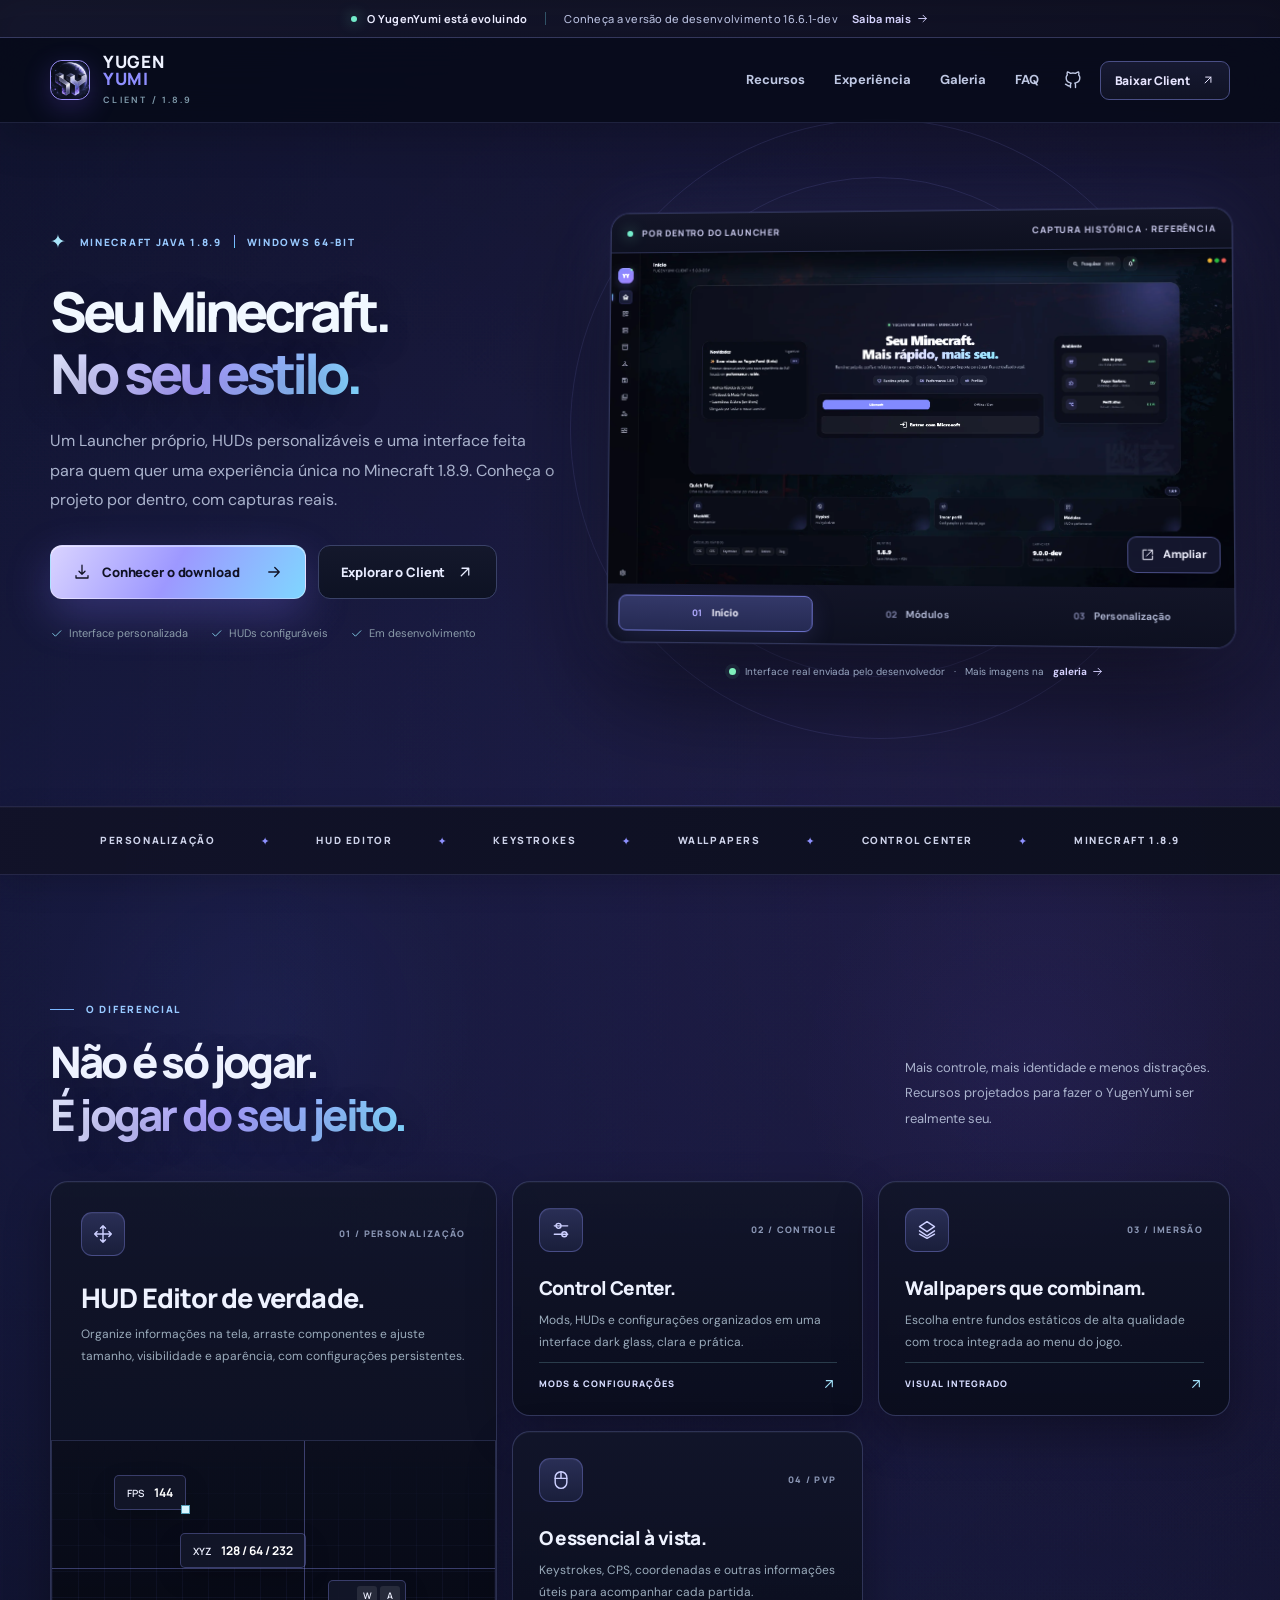
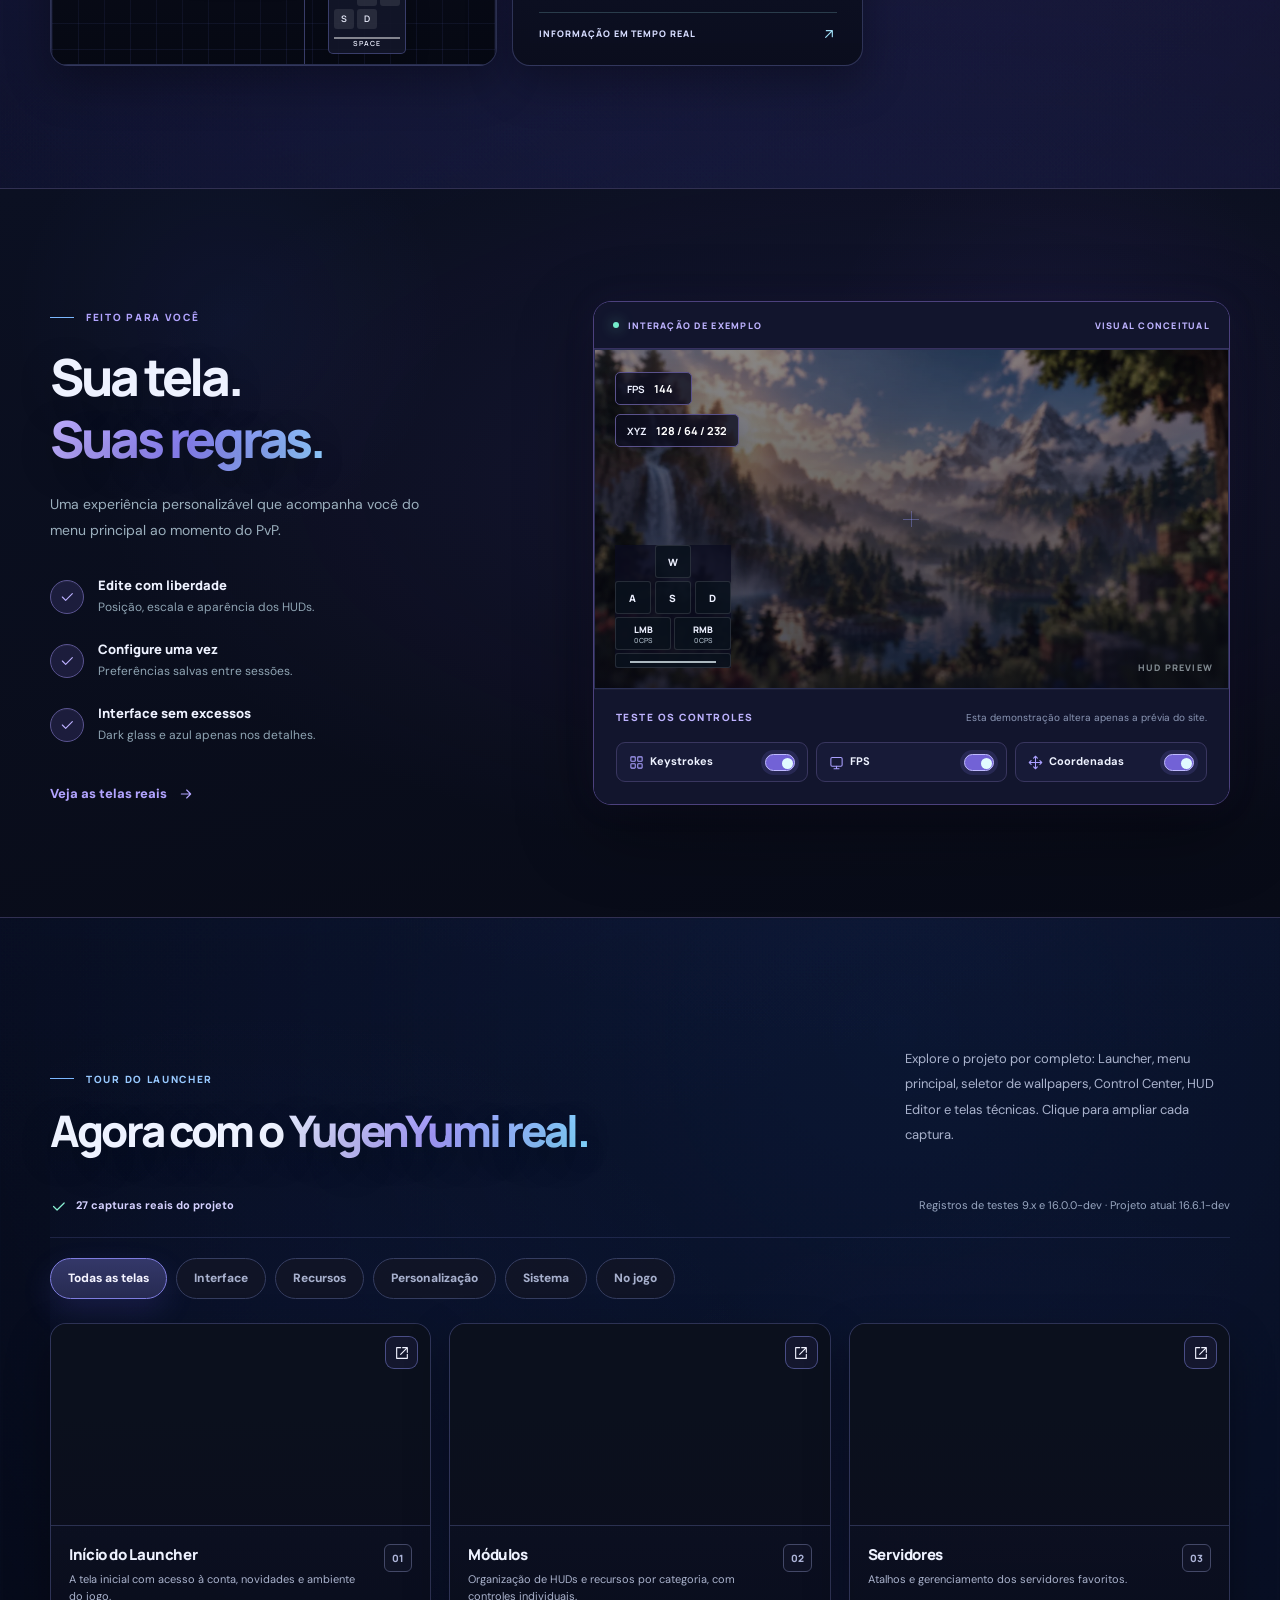
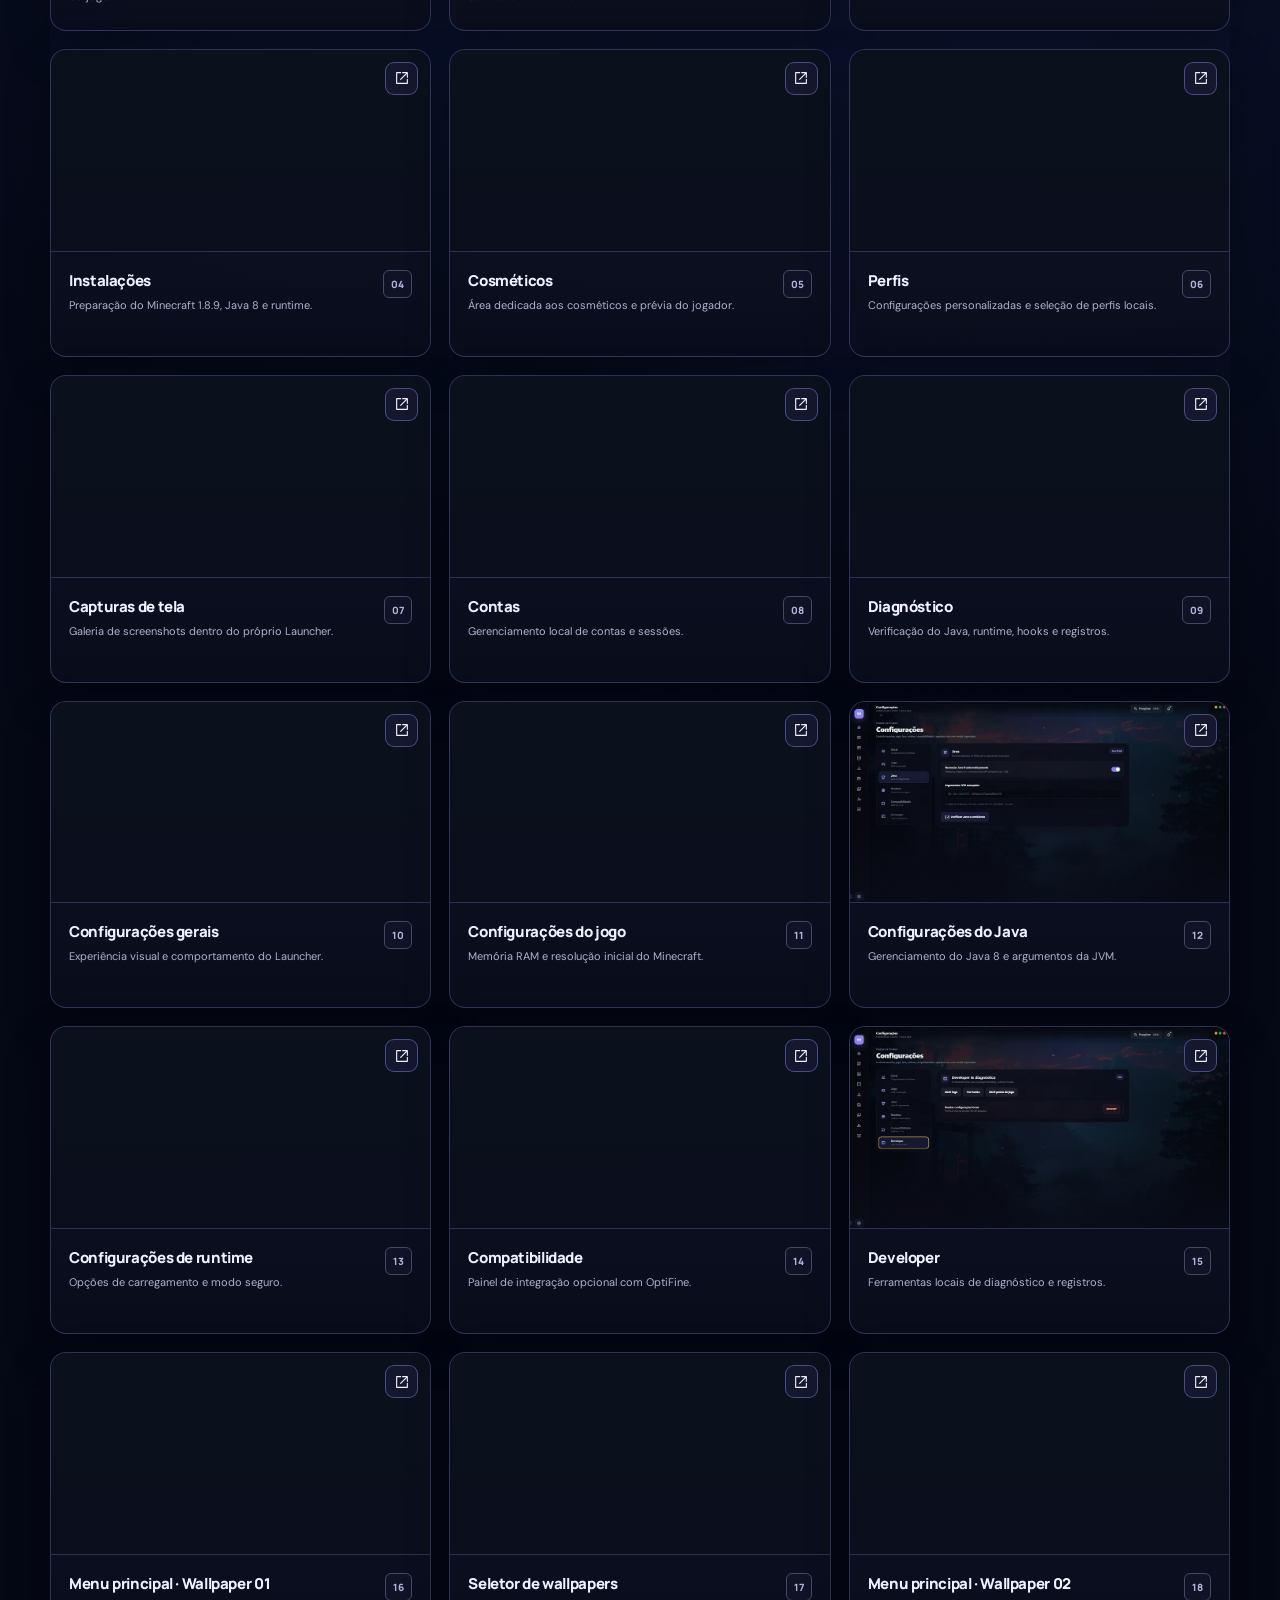
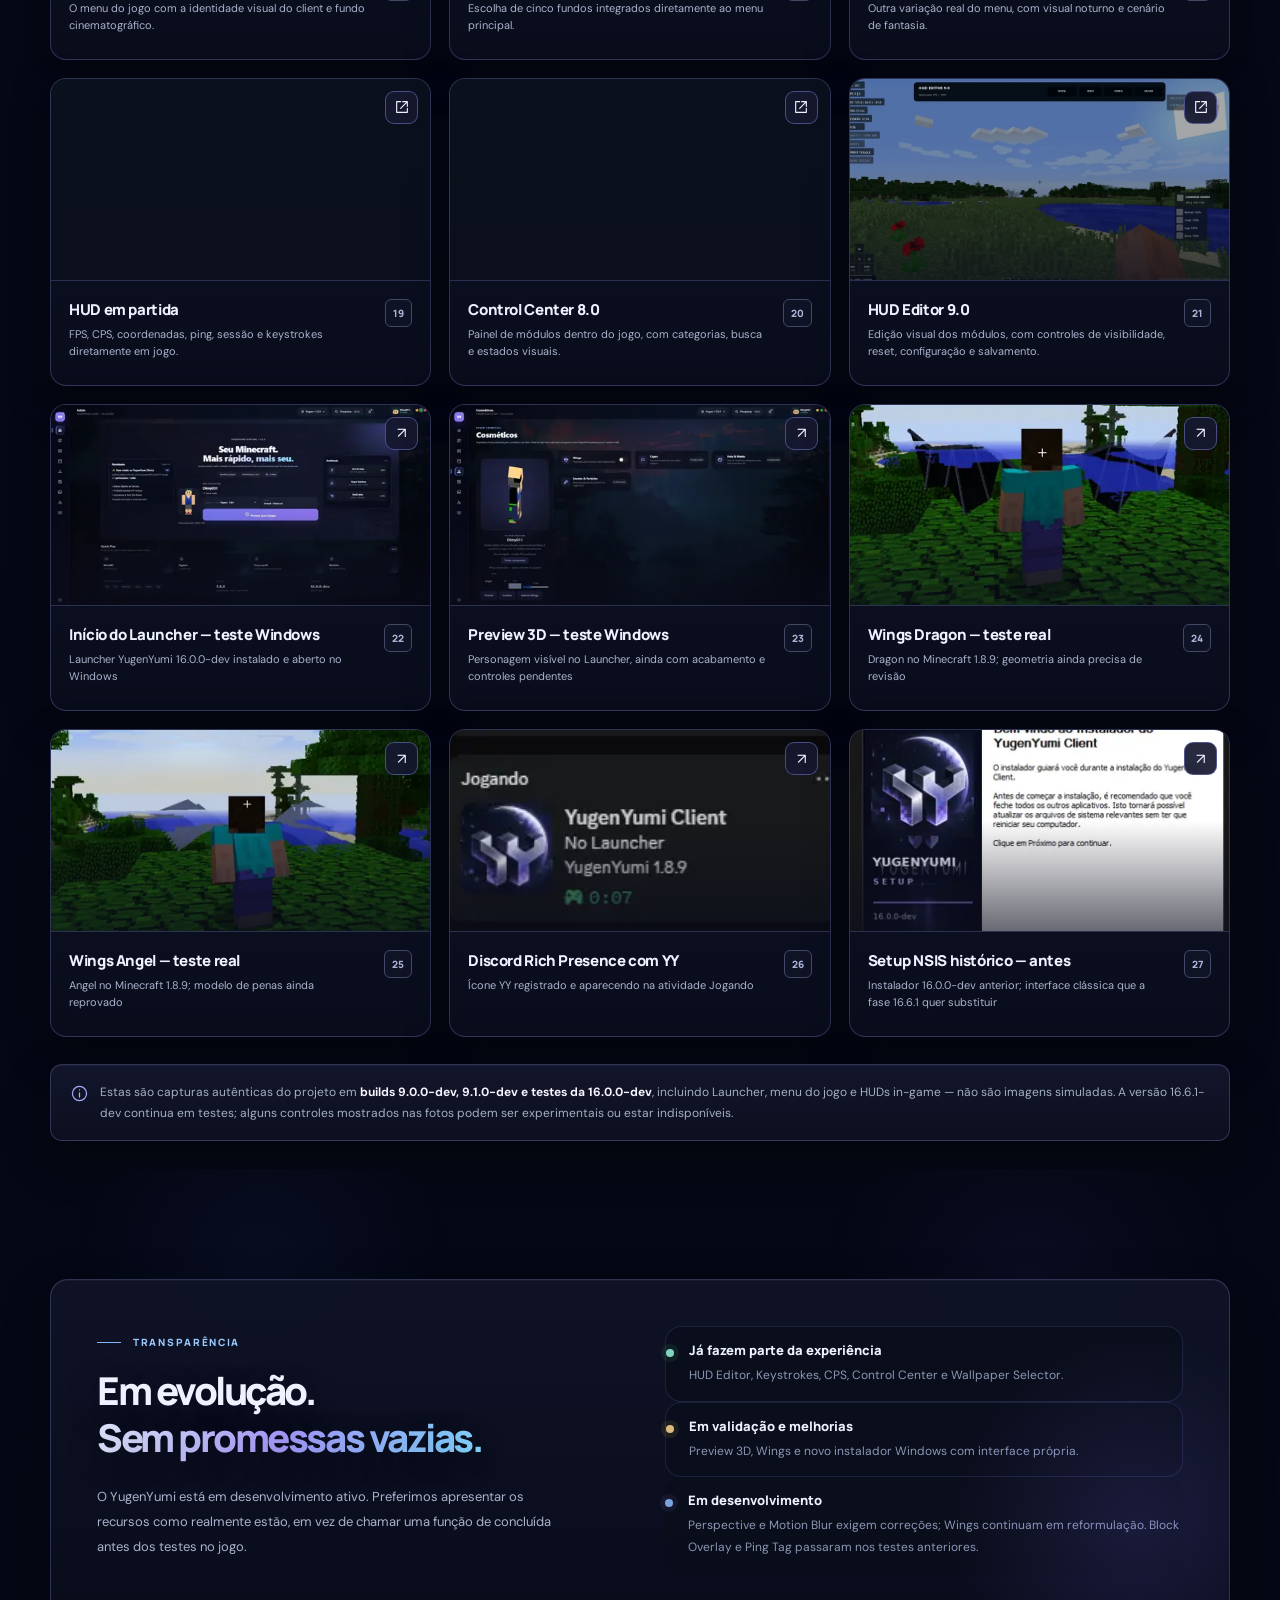
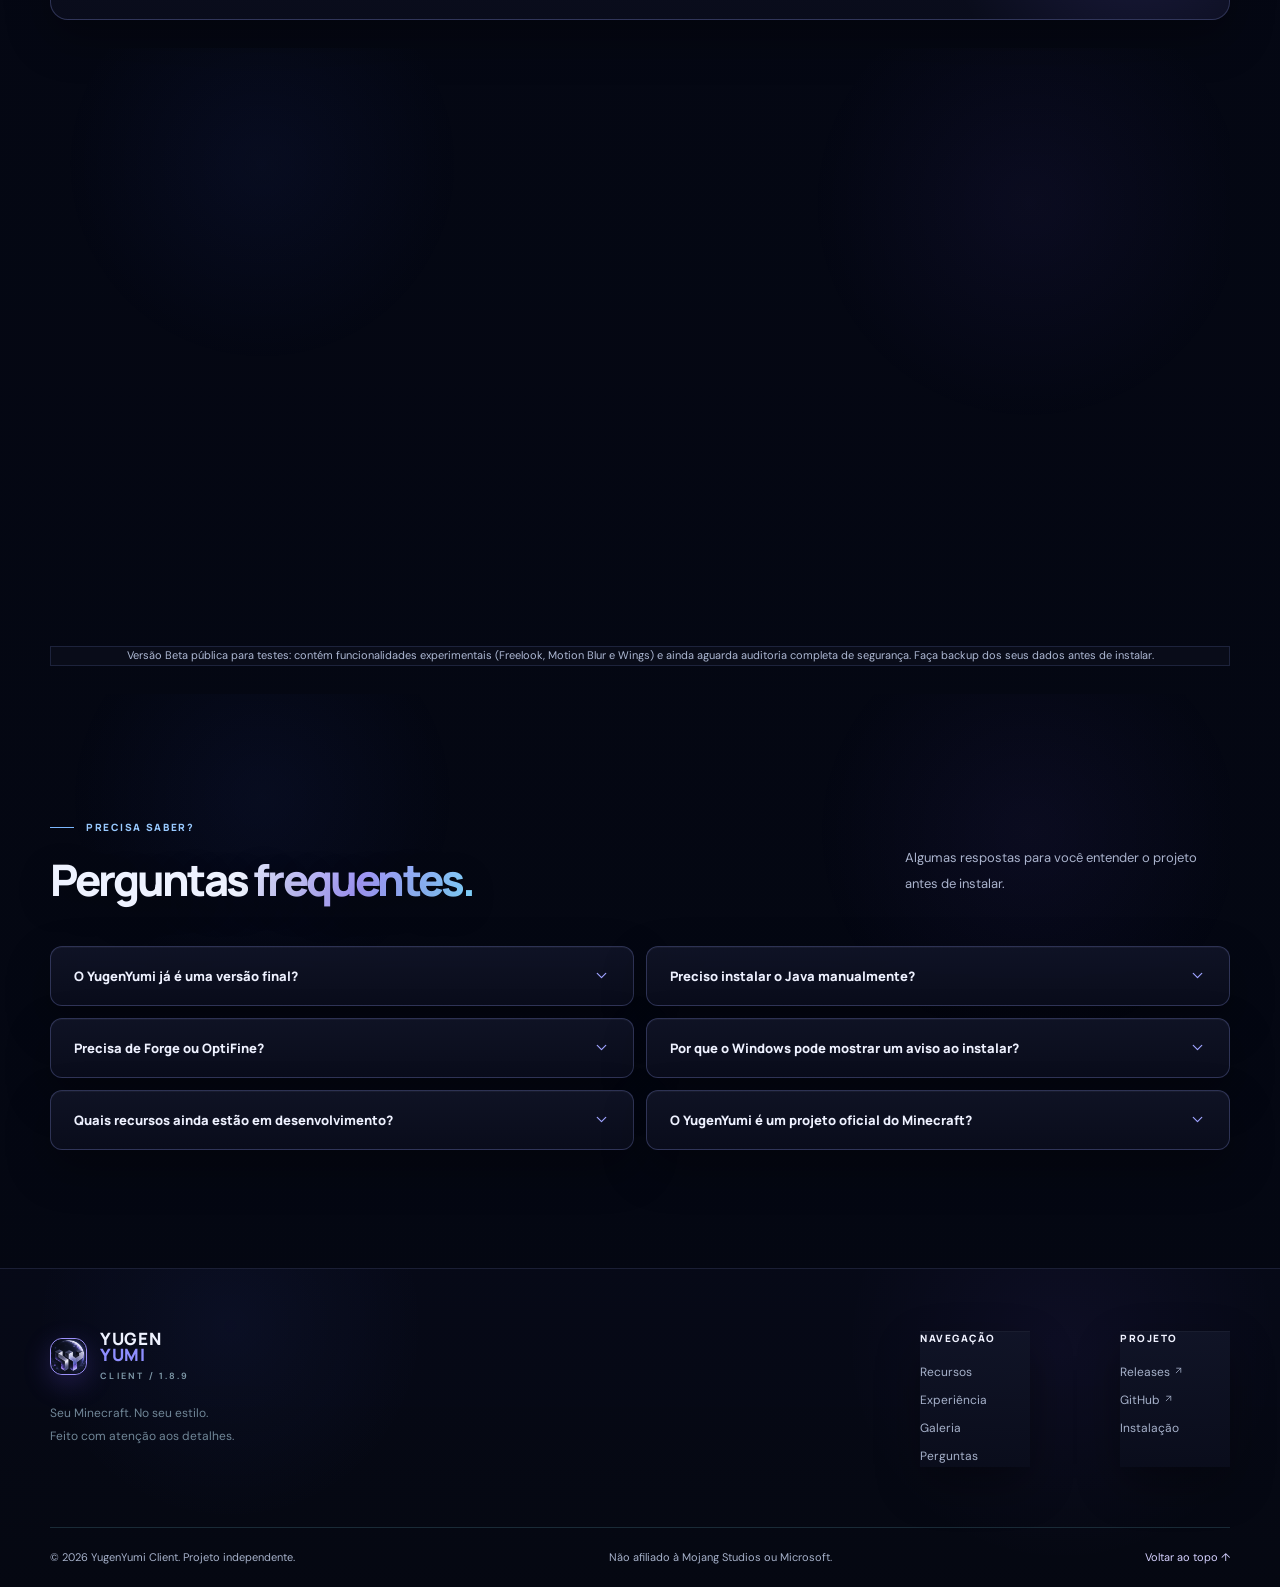
==== commit 34e63814: "site: identificar download como beta experimental e avisar limitações" ====
--- a/site/index.html
+++ b/site/index.html
@@ -245,7 +245,7 @@
 
     <section class="section wrap status-section" aria-labelledby="status-title"><div class="status-panel reveal"><div class="status-intro"><span class="section-kicker"><span class="kicker-line"></span> TRANSPARÊNCIA</span><h2 id="status-title">Em evolução.<br><span>Sem promessas vazias.</span></h2><p>O YugenYumi está em desenvolvimento ativo. Preferimos apresentar os recursos como realmente estão, em vez de chamar uma função de concluída antes dos testes no jogo.</p></div><div class="status-list"><div><span class="status-indicator ready"></span><span><strong>Já fazem parte da experiência</strong><small>HUD Editor, Keystrokes, CPS, Control Center e Wallpaper Selector.</small></span></div><div><span class="status-indicator testing"></span><span><strong>Em validação e melhorias</strong><small>Preview 3D, Wings e novo instalador Windows com interface própria.</small></span></div><div><span class="status-indicator planned"></span><span><strong>Em desenvolvimento</strong><small>Perspective e Motion Blur exigem correções; Wings continuam em reformulação. Block Overlay e Ping Tag passaram nos testes anteriores.</small></span></div></div></div></section>
 
-    <section class="section wrap download-section" id="download" aria-labelledby="download-title"><div class="download-panel reveal"><div class="download-light" aria-hidden="true"></div><div class="download-content"><span class="section-kicker"><span class="kicker-line"></span> COMECE POR AQUI</span><h2 id="download-title">Pronto para conhecer<br><span>o YugenYumi?</span></h2><p>Acompanhe os builds experimentais e as novidades do Client. Os instaladores de teste são distribuídos conforme cada versão é preparada.</p><div class="download-actions"><a class="button button-primary" data-release-link href="#download" target="_blank" rel="noopener noreferrer"><svg class="ico"><use href="#i-download"/></svg> Download em preparação <svg class="ico button-arrow"><use href="#i-arrow-up"/></svg></a><a class="button button-soft" data-repo-link href="https://github.com/carlosvcl/yugenyumi-site" target="_blank" rel="noopener noreferrer"><svg class="ico"><use href="#i-github"/></svg> Acompanhar projeto</a></div><div class="download-meta"><span><svg class="ico"><use href="#i-monitor"/></svg> Windows 10/11 · 64 bits</span><span><svg class="ico"><use href="#i-info"/></svg> Build beta, sujeita a erros</span><span><svg class="ico"><use href="#i-shield"/></svg> Instalador em testes, sem assinatura digital</span></div></div><div class="download-watermark" aria-hidden="true">YY</div></div><p class="release-notice">O download público está indisponível enquanto os testes de instalação, segurança e jogo não forem concluídos.</p></section>
+    <section class="section wrap download-section" id="download" aria-labelledby="download-title"><div class="download-panel reveal"><div class="download-light" aria-hidden="true"></div><div class="download-content"><span class="section-kicker"><span class="kicker-line"></span> COMECE POR AQUI</span><h2 id="download-title">Pronto para conhecer<br><span>o YugenYumi?</span></h2><p>Acompanhe os builds experimentais e as novidades do Client. Os instaladores de teste são distribuídos conforme cada versão é preparada.</p><div class="download-actions"><a class="button button-primary" data-release-link href="#download" target="_blank" rel="noopener noreferrer"><svg class="ico"><use href="#i-download"/></svg> Baixar Beta 16.6.1-dev <svg class="ico button-arrow"><use href="#i-arrow-up"/></svg></a><a class="button button-soft" data-repo-link href="https://github.com/carlosvcl/yugenyumi-site" target="_blank" rel="noopener noreferrer"><svg class="ico"><use href="#i-github"/></svg> Acompanhar projeto</a></div><div class="download-meta"><span><svg class="ico"><use href="#i-monitor"/></svg> Windows 10/11 · 64 bits</span><span><svg class="ico"><use href="#i-info"/></svg> Build beta, sujeita a erros</span><span><svg class="ico"><use href="#i-shield"/></svg> Instalador em testes, sem assinatura digital</span></div></div><div class="download-watermark" aria-hidden="true">YY</div></div><p class="release-notice">Versão Beta pública para testes: contém funcionalidades experimentais (Freelook, Motion Blur e Wings) e ainda aguarda auditoria completa de segurança. Faça backup dos seus dados antes de instalar.</p></section>
 
     <section class="section wrap faq-section" id="perguntas" aria-labelledby="faq-title"><div class="section-heading reveal"><div><span class="section-kicker"><span class="kicker-line"></span> PRECISA SABER?</span><h2 id="faq-title">Perguntas <span>frequentes.</span></h2></div><p>Algumas respostas para você entender o projeto antes de instalar.</p></div><div class="faq-list reveal"><details><summary>O YugenYumi já é uma versão final?<svg class="ico"><use href="#i-chevron"/></svg></summary><p>Não. A versão <span data-version>16.6.1-dev</span> é de desenvolvimento. Algumas funções ainda estão sendo implementadas, corrigidas ou validadas no Minecraft real.</p></details><details><summary>Preciso instalar o Java manualmente?<svg class="ico"><use href="#i-chevron"/></svg></summary><p>O Launcher foi projetado para preparar o Java 8 de 64 bits e os arquivos necessários. Na primeira inicialização, é necessário acesso à internet para obter dependências que ainda não estão no cache.</p></details><details><summary>Precisa de Forge ou OptiFine?<svg class="ico"><use href="#i-chevron"/></svg></summary><p>O Client utiliza sua própria arquitetura para o Minecraft 1.8.9 e não exige Forge para os recursos integrados. A integração com OptiFine não deve ser presumida como ativa nas builds atuais.</p></details><details><summary>Por que o Windows pode mostrar um aviso ao instalar?<svg class="ico"><use href="#i-chevron"/></svg></summary><p>Os instaladores beta ainda não possuem assinatura digital de publicação. Por isso, o Windows pode apresentar alertas. Baixe apenas de uma fonte confiável e confirme os arquivos/checksums divulgados junto à versão.</p></details><details><summary>Quais recursos ainda estão em desenvolvimento?<svg class="ico"><use href="#i-chevron"/></svg></summary><p>Perspective, Motion Blur, Wings e Preview 3D ainda precisam de melhorias e validação na 16.6.1-dev. Block Overlay, Armor Status, Item Status e outros módulos foram aprovados nos testes Windows anteriores.</p></details><details><summary>O YugenYumi é um projeto oficial do Minecraft?<svg class="ico"><use href="#i-chevron"/></svg></summary><p>Não. YugenYumi é um projeto independente, sem afiliação ou endosso da Mojang Studios ou da Microsoft.</p></details></div></section>
   </main>
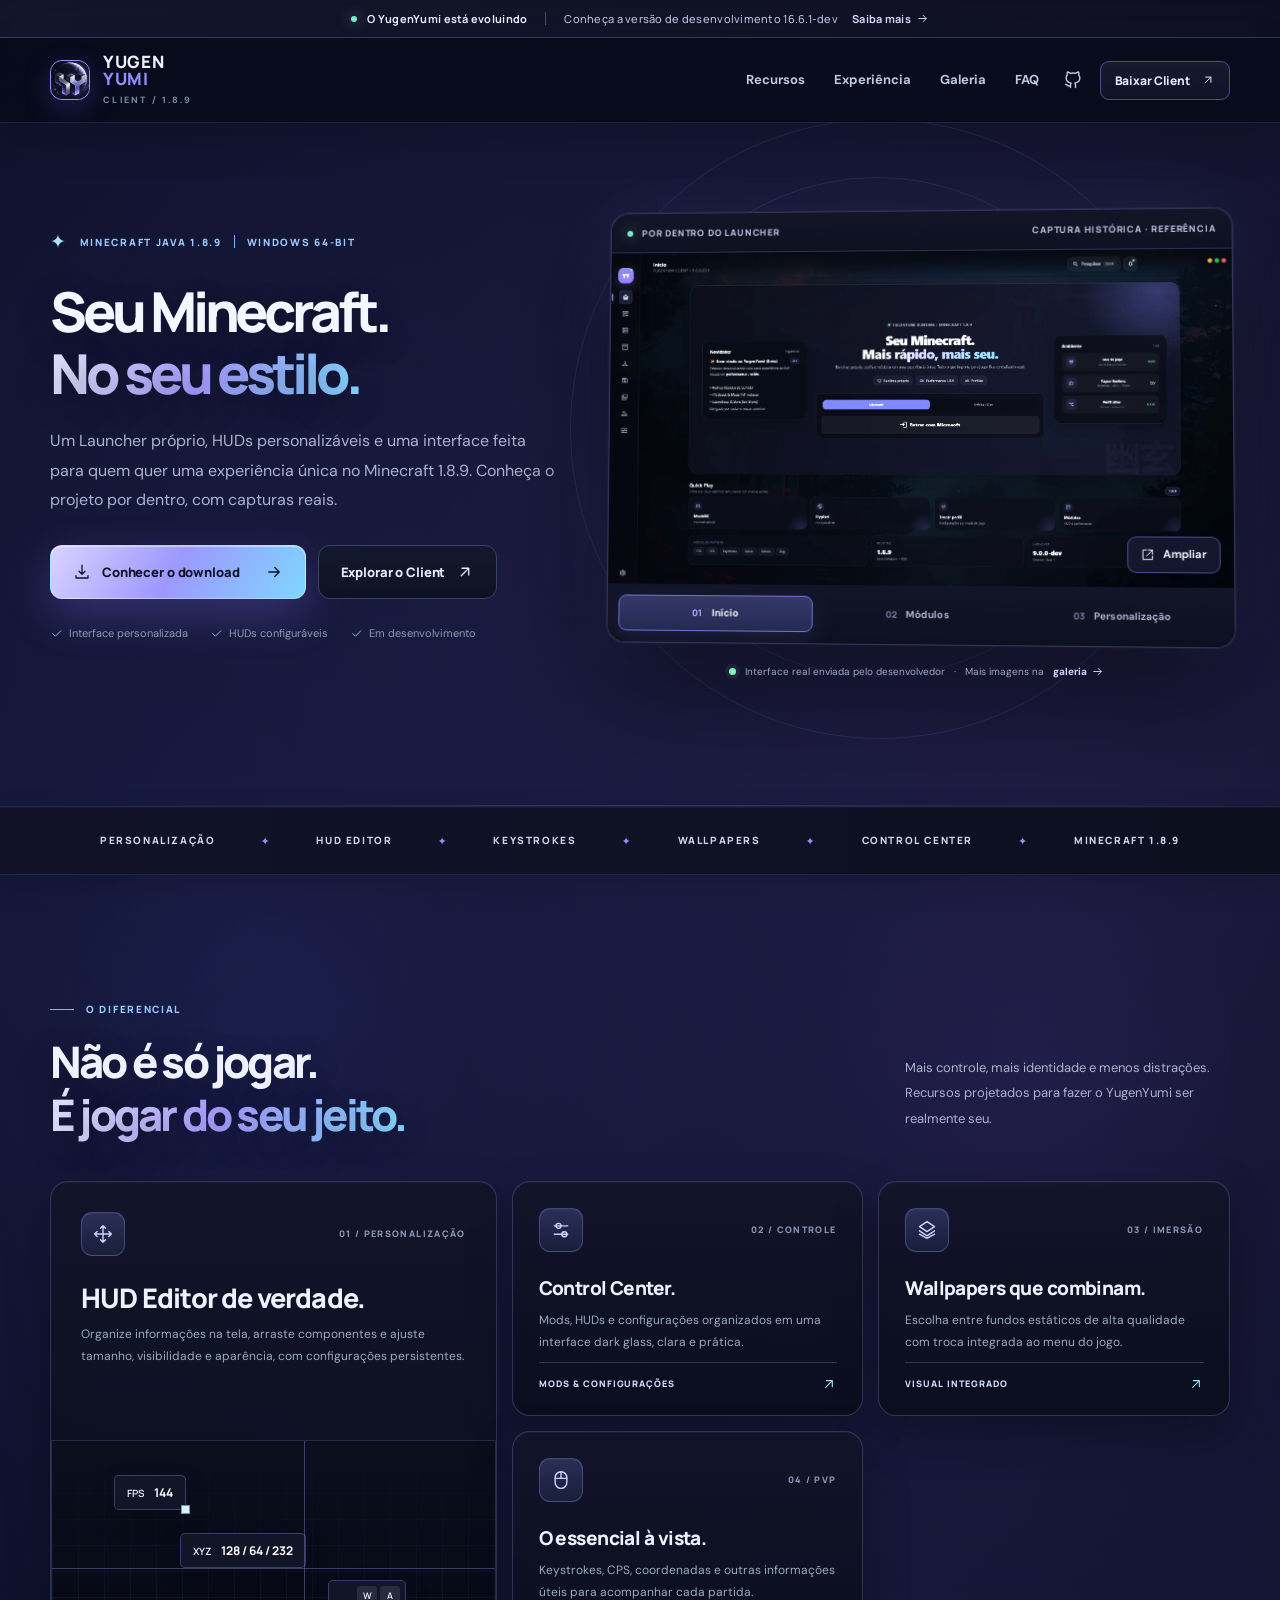
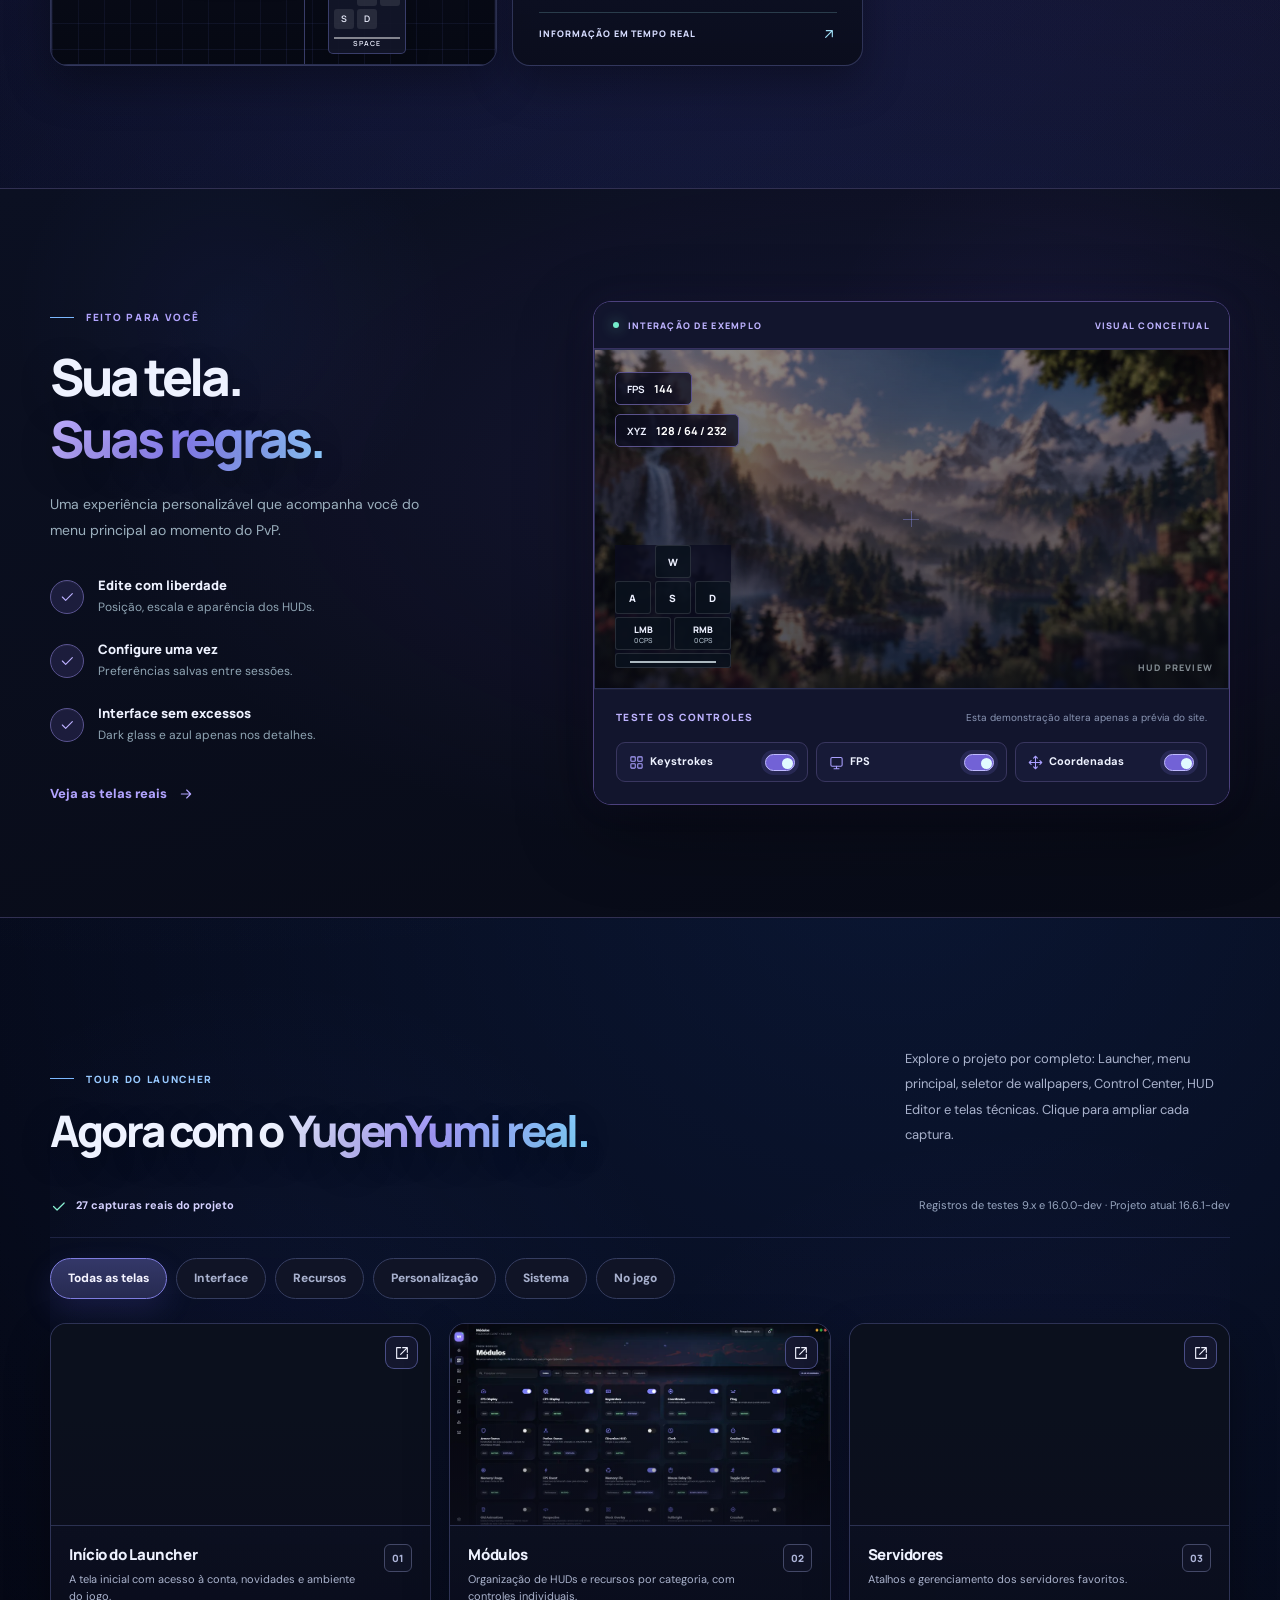
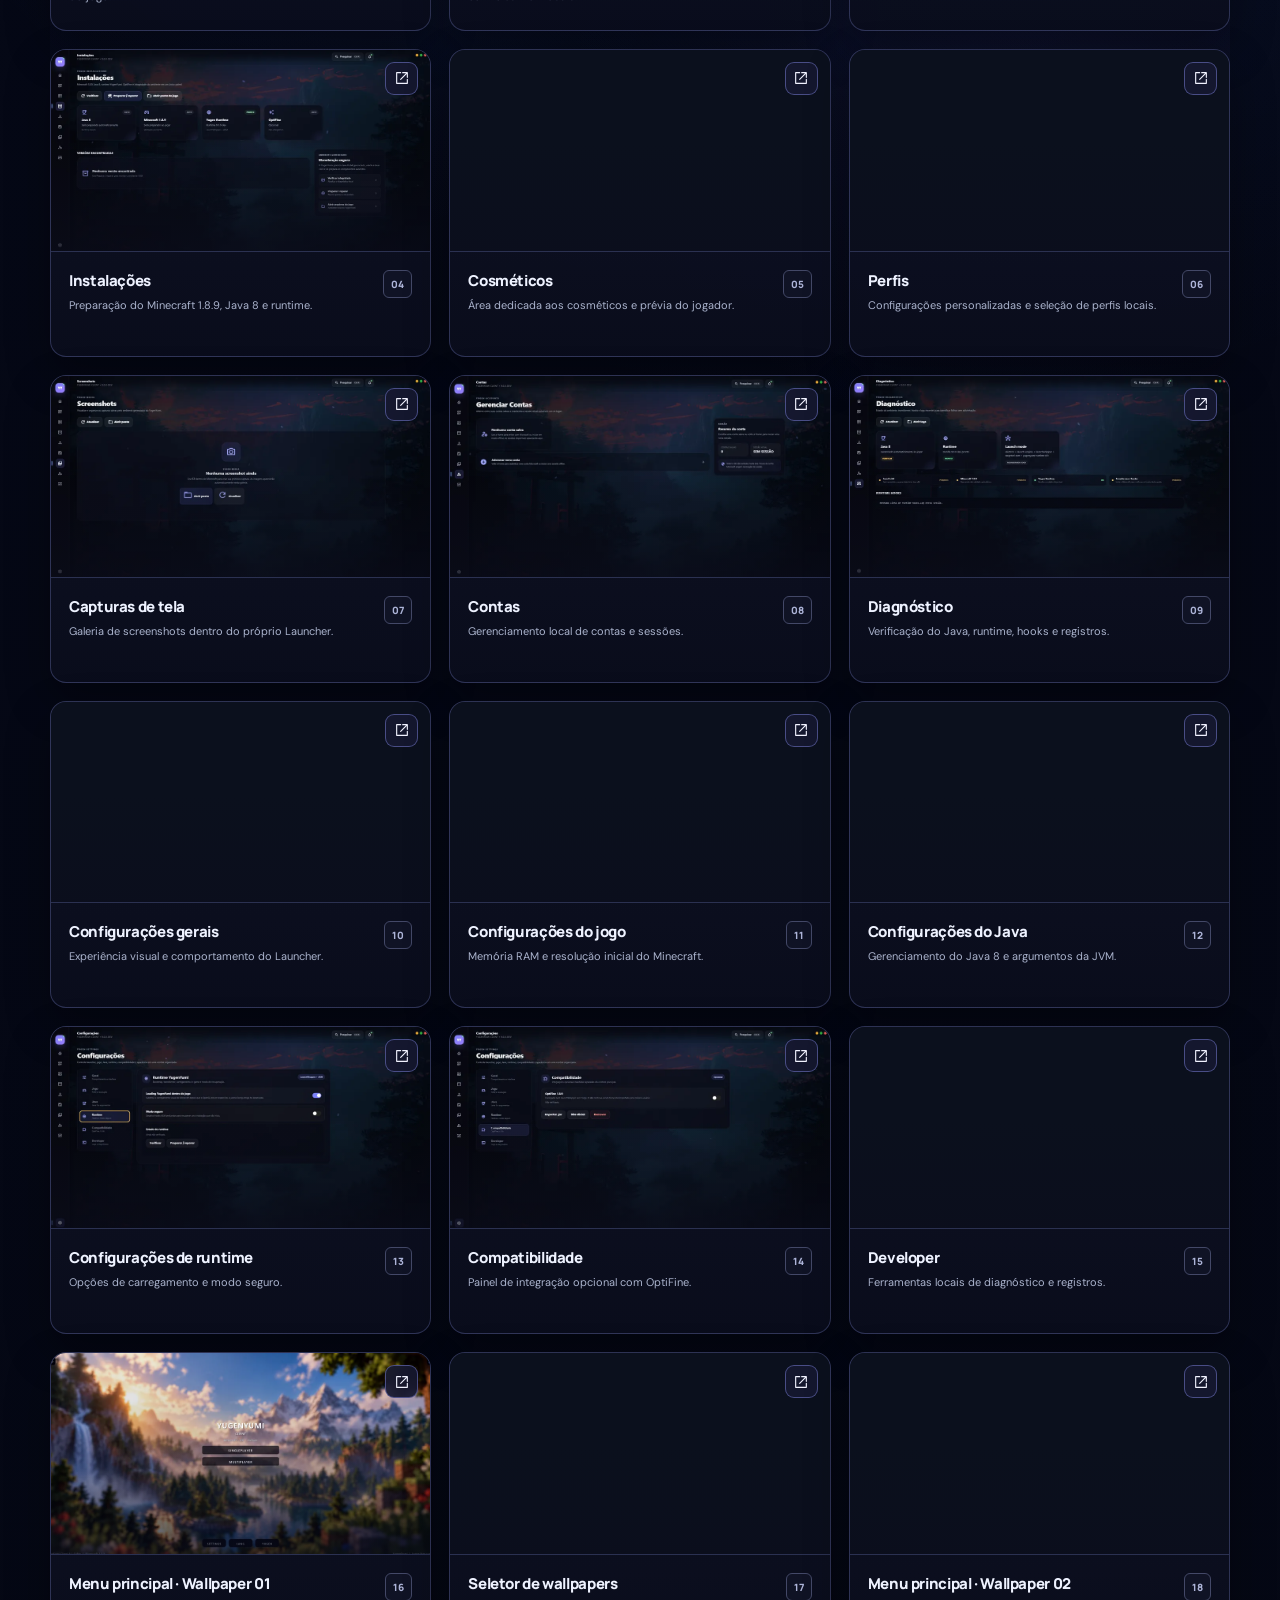
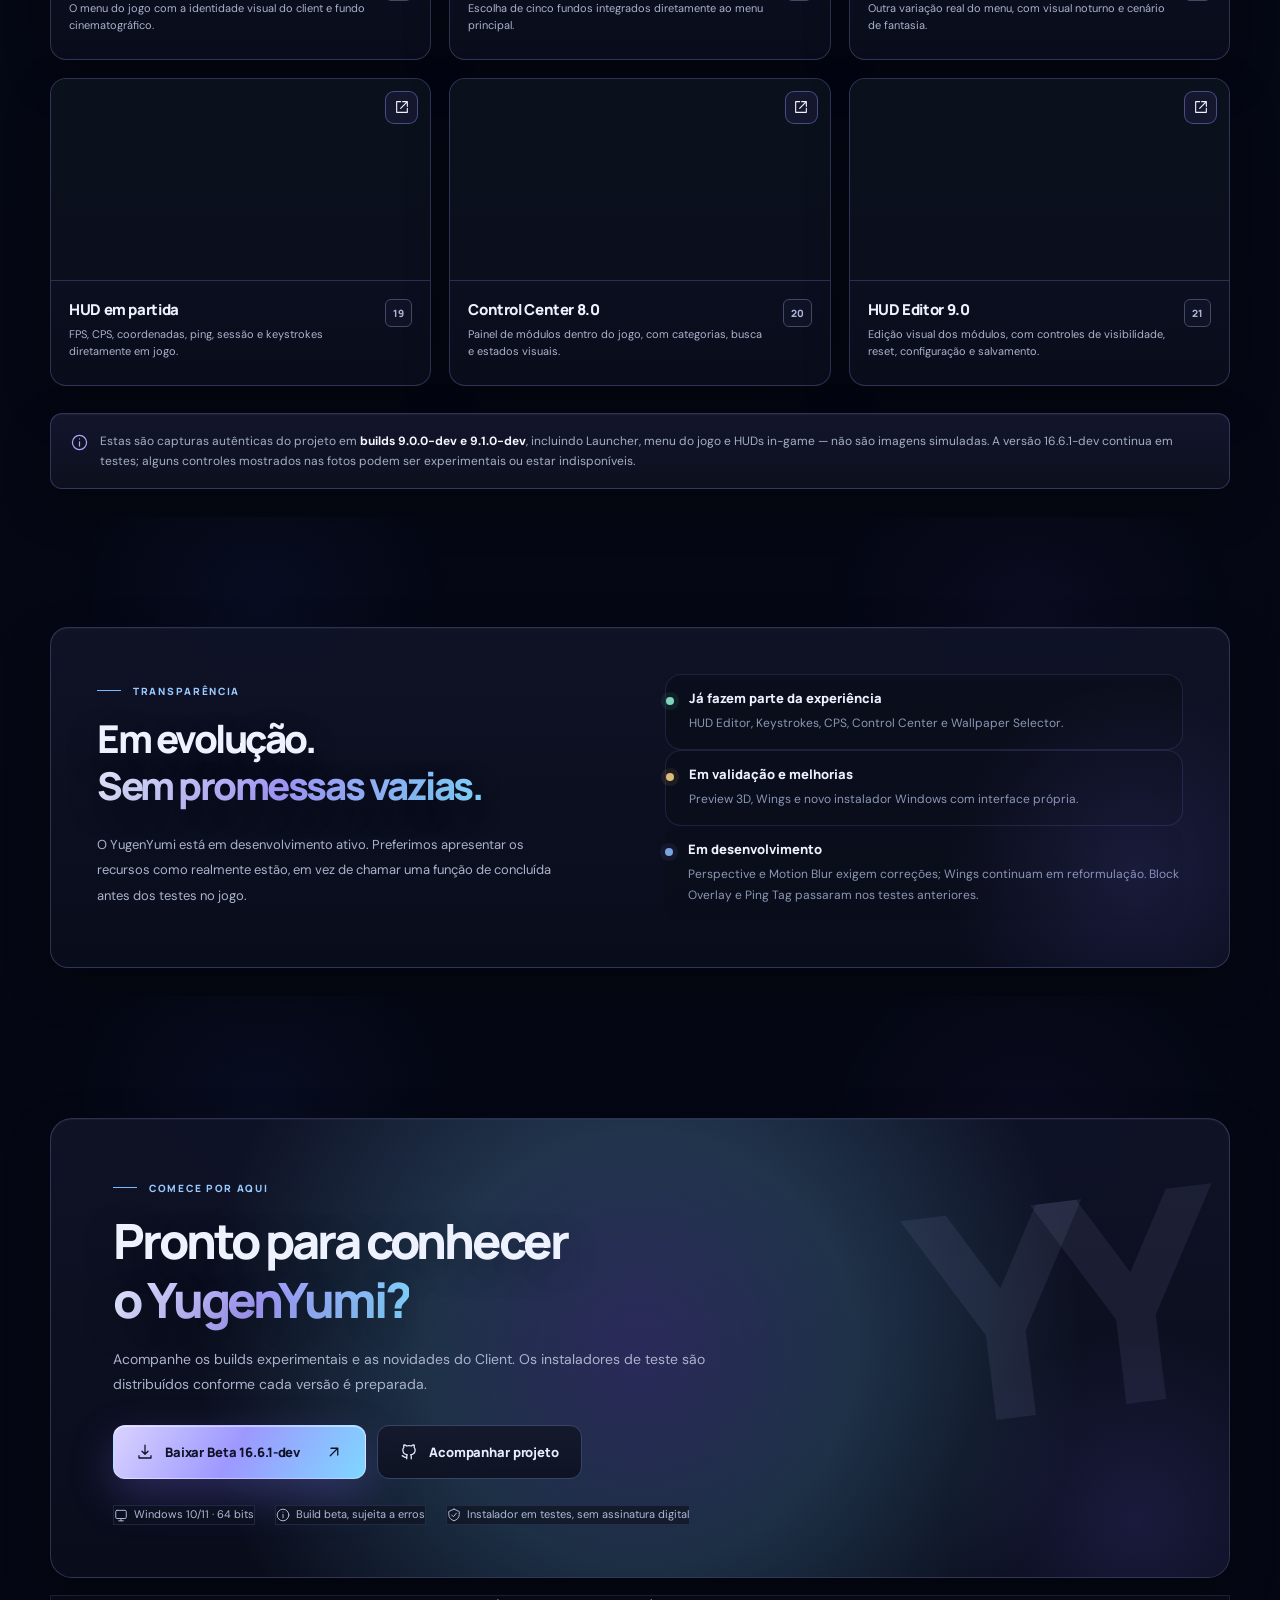
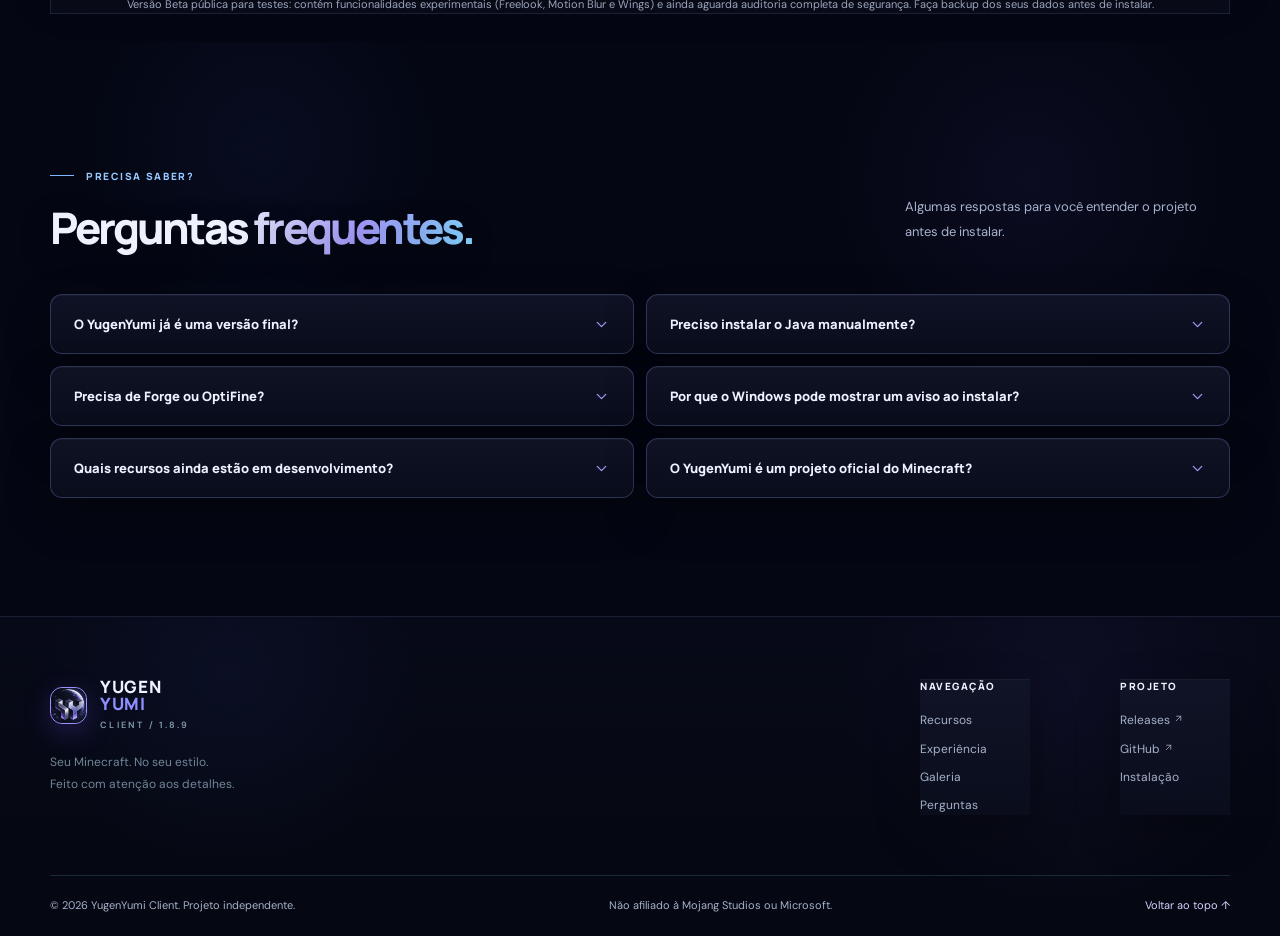
==== commit d67419f6: "site: remover seis capturas de testes com problemas da galeria" ====
--- a/site/index.html
+++ b/site/index.html
@@ -210,37 +210,13 @@
   <span class="shot-text"><span><strong>HUD Editor 9.0</strong><small>Edição visual dos módulos, com controles de visibilidade, reset, configuração e salvamento.</small></span><span class="shot-number">21</span></span>
 </a>
 
-<a href="assets/screenshots/inicio-16-realt.webp" class="shot-card reveal" data-category="interface" data-gallery-index="21" aria-label="Ver captura real: Início do Launcher — teste Windows">
-  <span class="shot-media"><img src="assets/screenshots/inicio-16-realt-thumb.webp" loading="lazy" decoding="async" width="960" height="540" alt="Início do Launcher — teste Windows" /><span class="shot-expand">↗</span></span>
-  <span class="shot-text"><span><strong>Início do Launcher — teste Windows</strong><small>Launcher YugenYumi 16.0.0-dev instalado e aberto no Windows</small></span><span class="shot-number">22</span></span>
-</a>
-<a href="assets/screenshots/cosmeticos-16-realt.webp" class="shot-card reveal" data-category="recursos" data-gallery-index="22" aria-label="Ver captura real: Preview 3D — teste Windows">
-  <span class="shot-media"><img src="assets/screenshots/cosmeticos-16-realt-thumb.webp" loading="lazy" decoding="async" width="960" height="540" alt="Preview 3D — teste Windows" /><span class="shot-expand">↗</span></span>
-  <span class="shot-text"><span><strong>Preview 3D — teste Windows</strong><small>Personagem visível no Launcher, ainda com acabamento e controles pendentes</small></span><span class="shot-number">23</span></span>
-</a>
-<a href="assets/screenshots/wings-dragon-16-realt.webp" class="shot-card reveal" data-category="jogo" data-gallery-index="23" aria-label="Ver captura real: Wings Dragon — teste real">
-  <span class="shot-media"><img src="assets/screenshots/wings-dragon-16-realt-thumb.webp" loading="lazy" decoding="async" width="960" height="540" alt="Wings Dragon — teste real" /><span class="shot-expand">↗</span></span>
-  <span class="shot-text"><span><strong>Wings Dragon — teste real</strong><small>Dragon no Minecraft 1.8.9; geometria ainda precisa de revisão</small></span><span class="shot-number">24</span></span>
-</a>
-<a href="assets/screenshots/wings-angel-16-realt.webp" class="shot-card reveal" data-category="jogo" data-gallery-index="24" aria-label="Ver captura real: Wings Angel — teste real">
-  <span class="shot-media"><img src="assets/screenshots/wings-angel-16-realt-thumb.webp" loading="lazy" decoding="async" width="960" height="540" alt="Wings Angel — teste real" /><span class="shot-expand">↗</span></span>
-  <span class="shot-text"><span><strong>Wings Angel — teste real</strong><small>Angel no Minecraft 1.8.9; modelo de penas ainda reprovado</small></span><span class="shot-number">25</span></span>
-</a>
-<a href="assets/screenshots/discord-16-realt.webp" class="shot-card reveal" data-category="recursos" data-gallery-index="25" aria-label="Ver captura real: Discord Rich Presence com YY">
-  <span class="shot-media"><img src="assets/screenshots/discord-16-realt-thumb.webp" loading="lazy" decoding="async" width="960" height="540" alt="Discord Rich Presence com YY" /><span class="shot-expand">↗</span></span>
-  <span class="shot-text"><span><strong>Discord Rich Presence com YY</strong><small>Ícone YY registrado e aparecendo na atividade Jogando</small></span><span class="shot-number">26</span></span>
-</a>
-<a href="assets/screenshots/setup-16-realt.webp" class="shot-card reveal" data-category="sistema" data-gallery-index="26" aria-label="Ver captura real: Setup NSIS histórico — antes">
-  <span class="shot-media"><img src="assets/screenshots/setup-16-realt-thumb.webp" loading="lazy" decoding="async" width="960" height="540" alt="Setup NSIS histórico — antes" /><span class="shot-expand">↗</span></span>
-  <span class="shot-text"><span><strong>Setup NSIS histórico — antes</strong><small>Instalador 16.0.0-dev anterior; interface clássica que a fase 16.6.1 quer substituir</small></span><span class="shot-number">27</span></span>
-</a>
-      </div>
-      <div class="gallery-bottom-note reveal"><svg class="ico" aria-hidden="true"><use href="#i-info"/></svg> <p>Estas são capturas autênticas do projeto em <strong>builds 9.0.0-dev, 9.1.0-dev e testes da 16.0.0-dev</strong>, incluindo Launcher, menu do jogo e HUDs in-game — não são imagens simuladas. A versão <span data-version>16.6.1-dev</span> continua em testes; alguns controles mostrados nas fotos podem ser experimentais ou estar indisponíveis.</p></div>
+      </div>
+      <div class="gallery-bottom-note reveal"><svg class="ico" aria-hidden="true"><use href="#i-info"/></svg> <p>Estas são capturas autênticas do projeto em <strong>builds 9.0.0-dev e 9.1.0-dev</strong>, incluindo Launcher, menu do jogo e HUDs in-game — não são imagens simuladas. A versão <span data-version>16.6.1-dev</span> continua em testes; alguns controles mostrados nas fotos podem ser experimentais ou estar indisponíveis.</p></div>
     </section>
     <dialog class="shot-dialog" id="shot-dialog" aria-label="Visualização ampliada das capturas">
       <div class="dialog-head"><div><span>YUGENYUMI / LAUNCHER</span><strong id="dialog-title">Captura de tela</strong></div><button class="dialog-close" id="dialog-close" type="button" aria-label="Fechar imagem">✕</button></div>
       <div class="dialog-image-wrap"><button class="dialog-arrow prev" id="dialog-prev" type="button" aria-label="Imagem anterior">‹</button><img id="dialog-image" alt="" width="1919" height="1029"/><button class="dialog-arrow next" id="dialog-next" type="button" aria-label="Próxima imagem">›</button></div>
-      <div class="dialog-foot"><span id="dialog-description"></span><span id="dialog-count">01 / 27</span></div>
+      <div class="dialog-foot"><span id="dialog-description"></span><span id="dialog-count">01 / 21</span></div>
     </dialog>
 
     <section class="section wrap status-section" aria-labelledby="status-title"><div class="status-panel reveal"><div class="status-intro"><span class="section-kicker"><span class="kicker-line"></span> TRANSPARÊNCIA</span><h2 id="status-title">Em evolução.<br><span>Sem promessas vazias.</span></h2><p>O YugenYumi está em desenvolvimento ativo. Preferimos apresentar os recursos como realmente estão, em vez de chamar uma função de concluída antes dos testes no jogo.</p></div><div class="status-list"><div><span class="status-indicator ready"></span><span><strong>Já fazem parte da experiência</strong><small>HUD Editor, Keystrokes, CPS, Control Center e Wallpaper Selector.</small></span></div><div><span class="status-indicator testing"></span><span><strong>Em validação e melhorias</strong><small>Preview 3D, Wings e novo instalador Windows com interface própria.</small></span></div><div><span class="status-indicator planned"></span><span><strong>Em desenvolvimento</strong><small>Perspective e Motion Blur exigem correções; Wings continuam em reformulação. Block Overlay e Ping Tag passaram nos testes anteriores.</small></span></div></div></div></section>
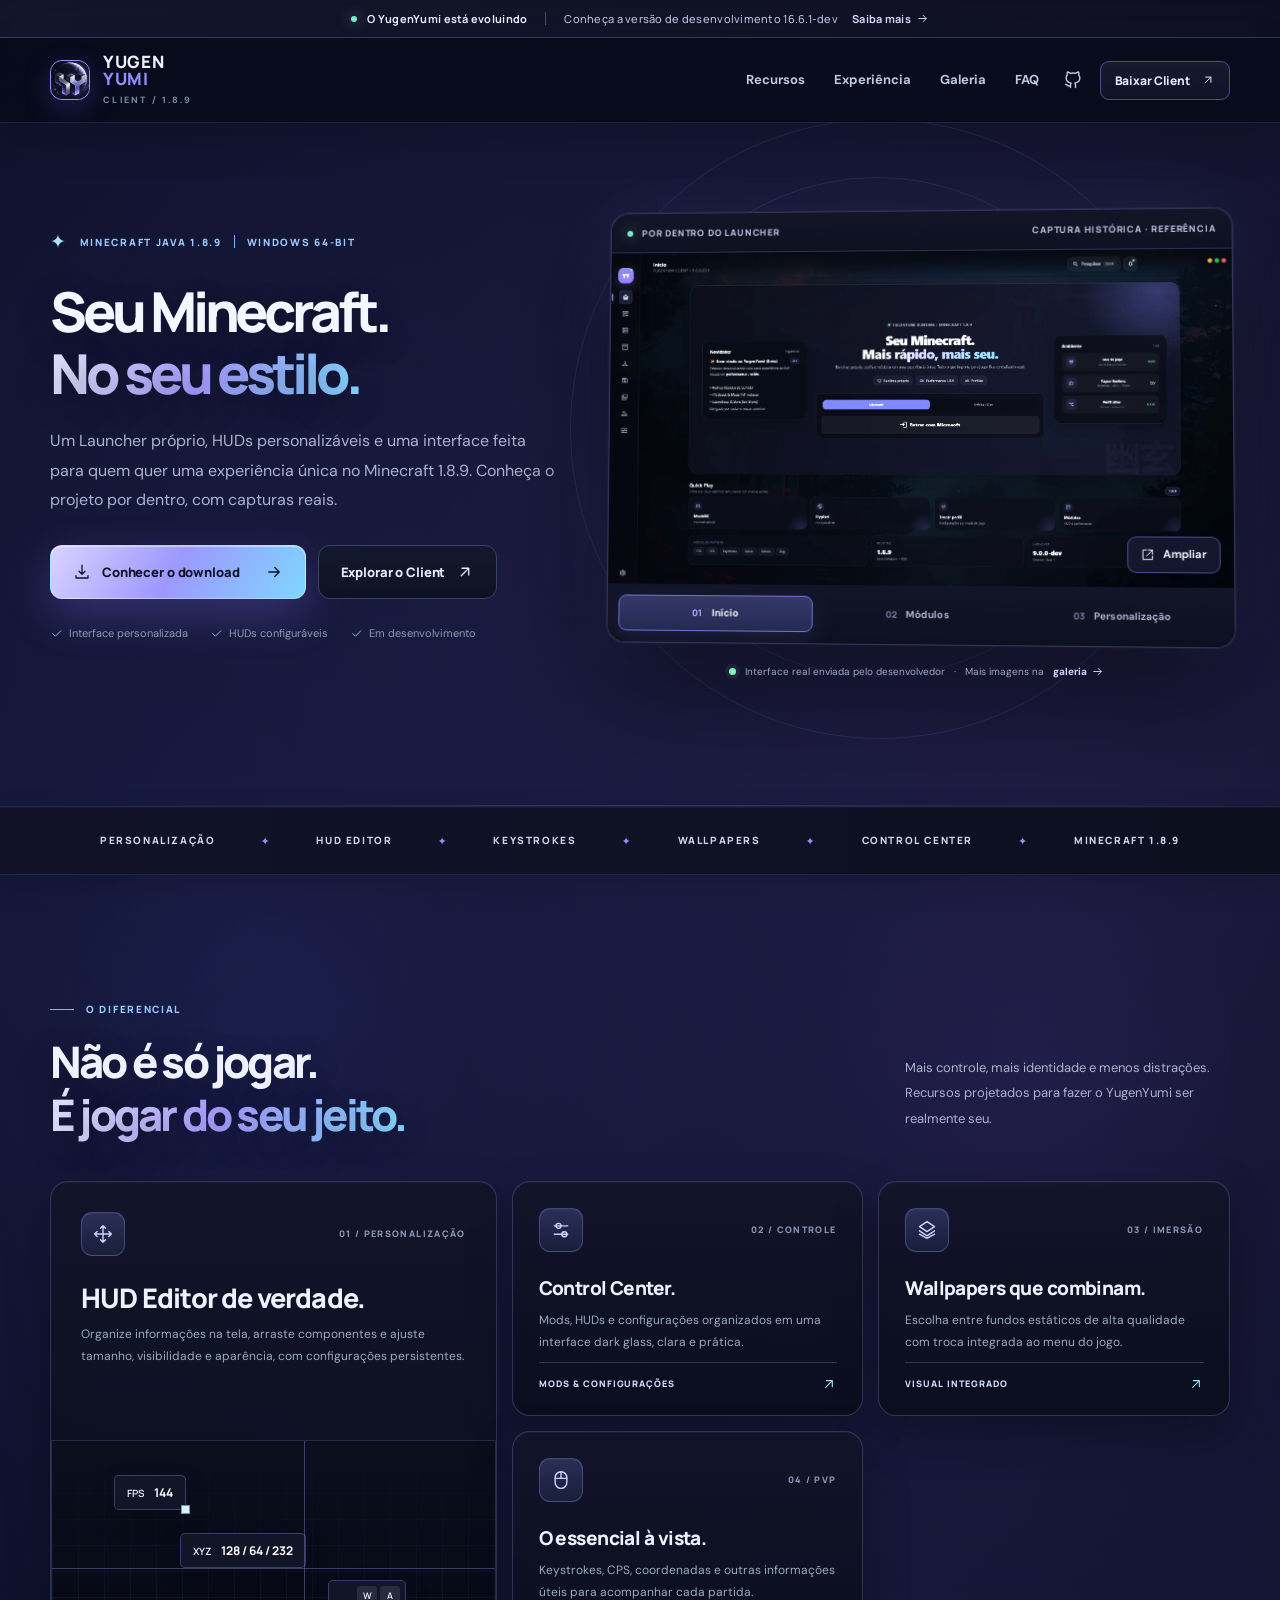
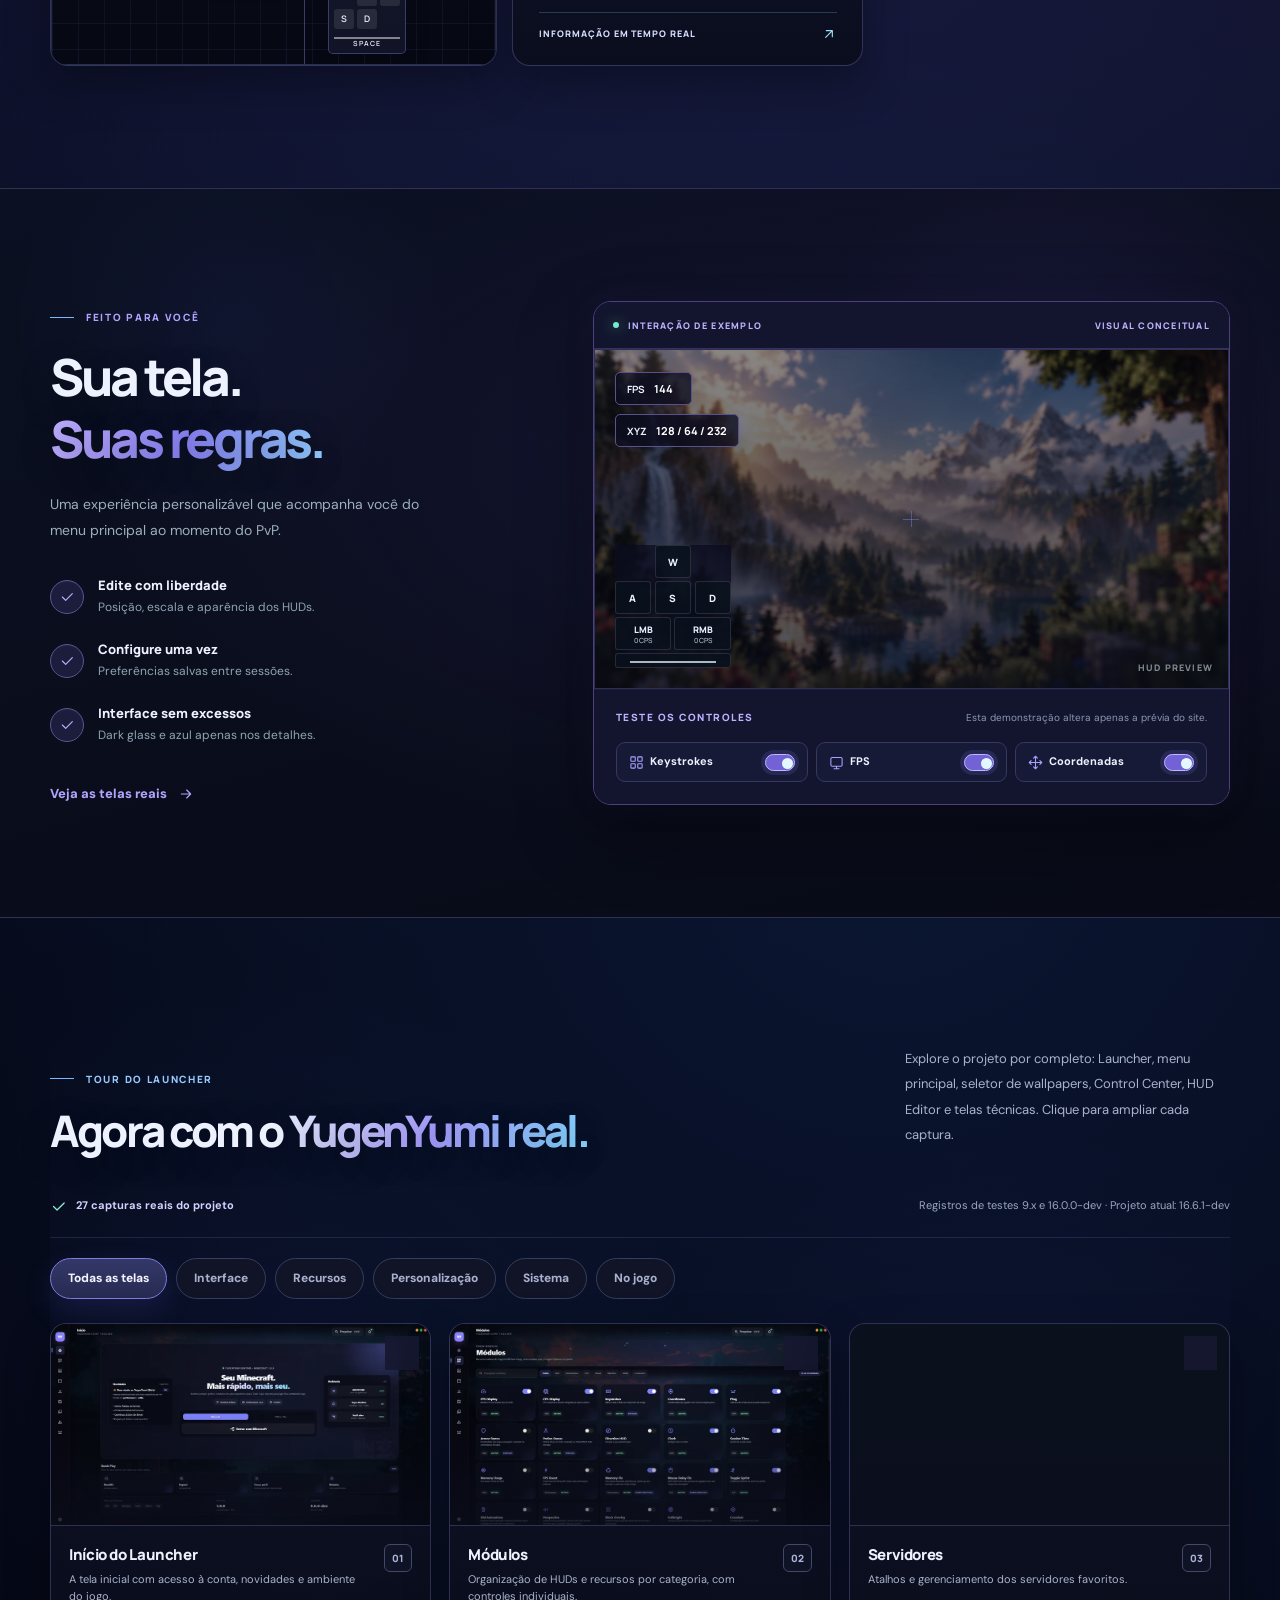
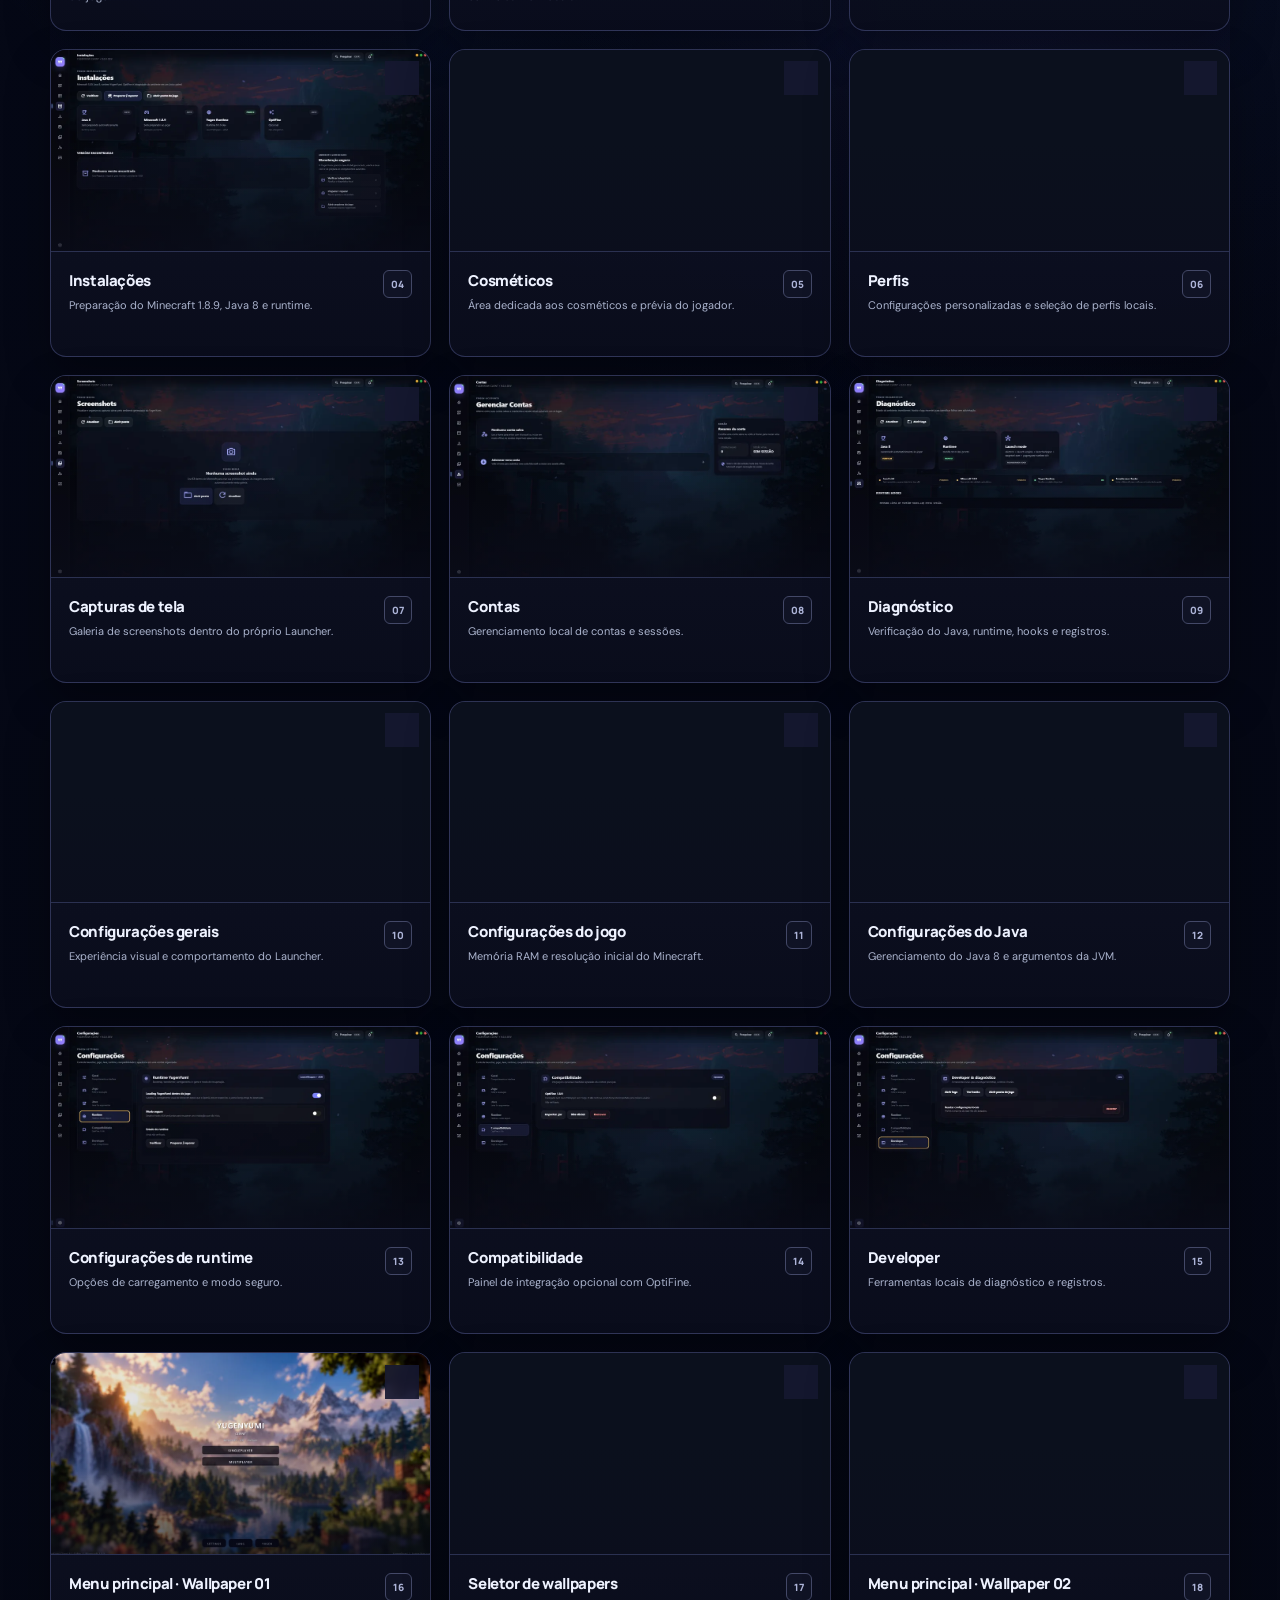
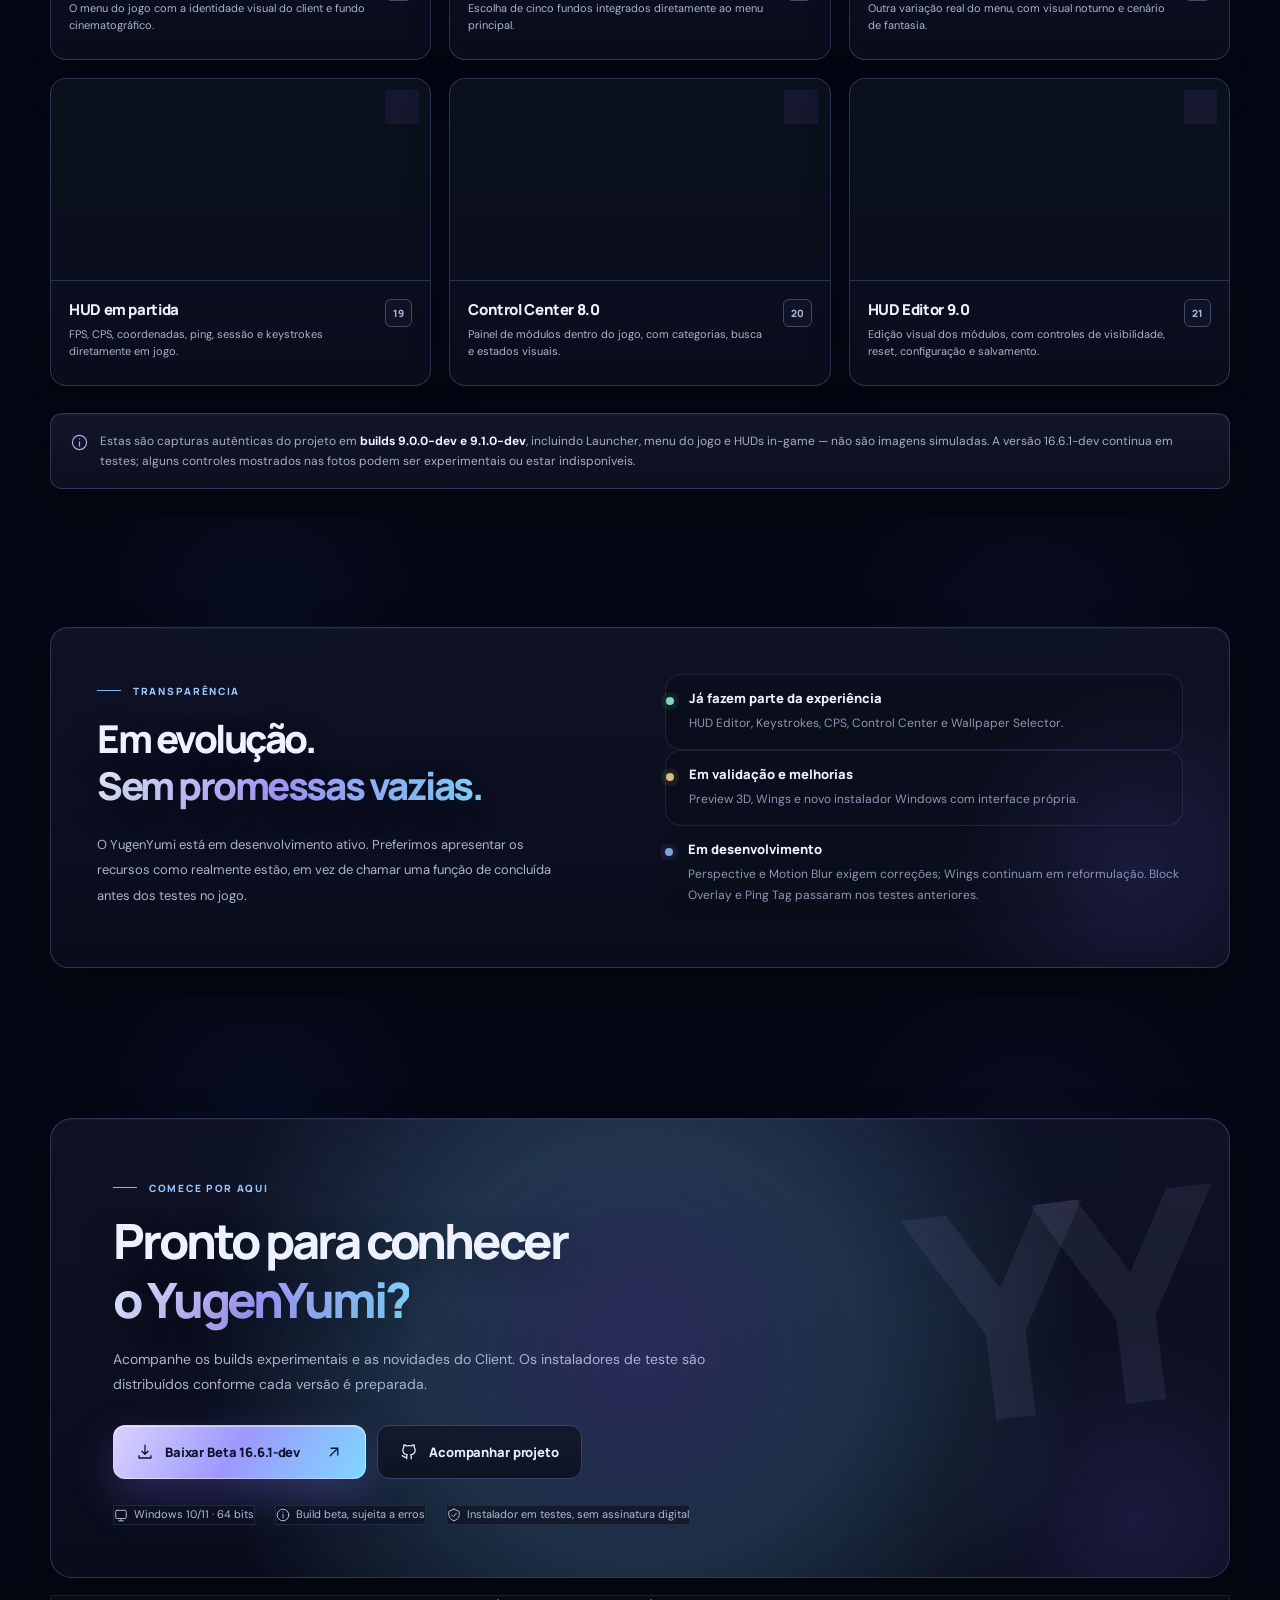
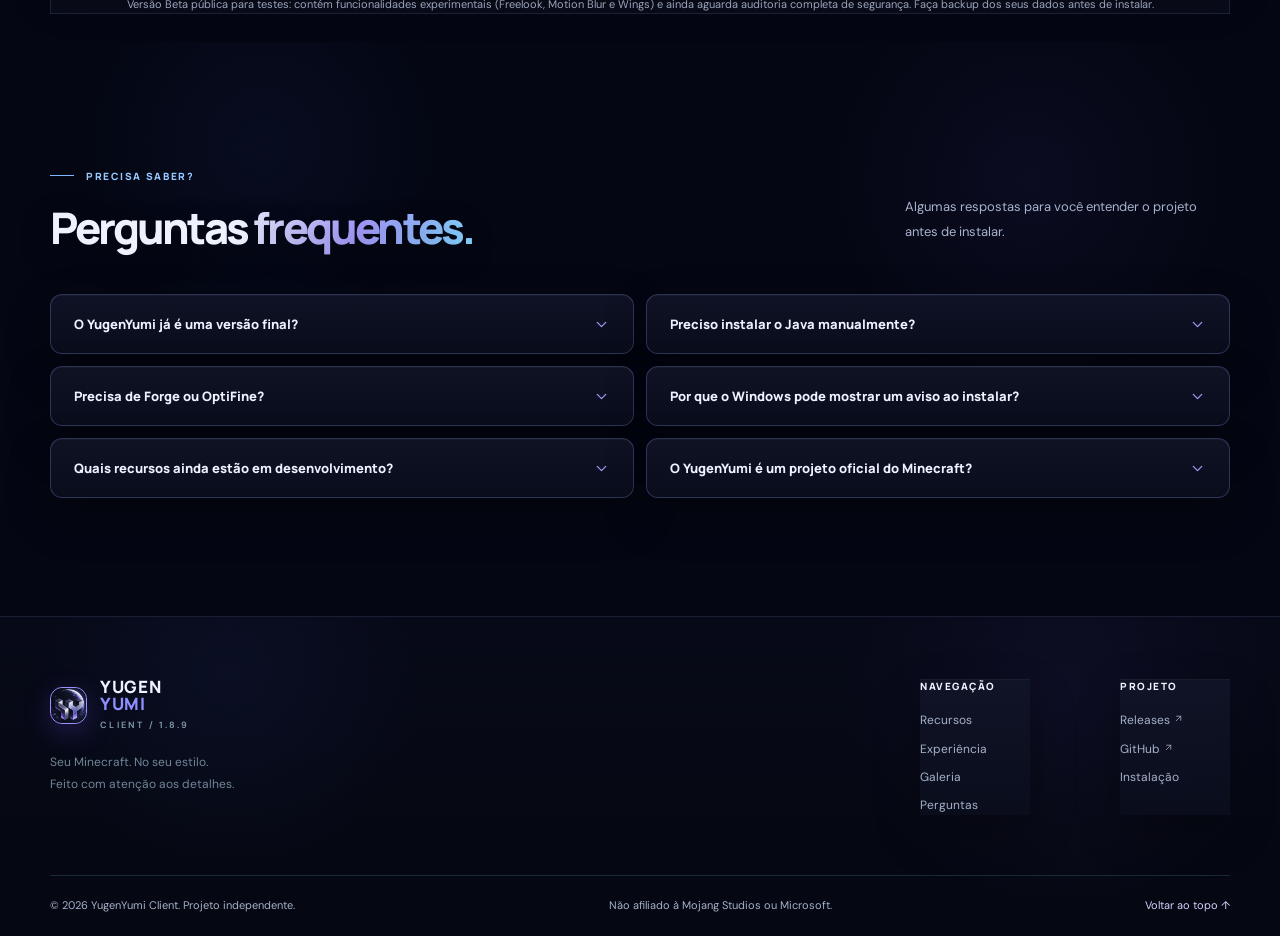
==== commit a6fbf26b: "site: link direto do instalador Beta nos botões de download" ====
--- a/site/index.html
+++ b/site/index.html
@@ -15,8 +15,8 @@
   <title>YugenYumi Client — Seu Minecraft. No seu estilo.</title>
   <link rel="icon" href="assets/yugenyumi-symbol.png" type="image/png">
   <link rel="stylesheet" href="styles.css">
-  <script src="site-config.js" defer></script>
-  <script src="script.js" defer></script>
+  <script src="site-config.js?v=16.6.1-download-fix" defer></script>
+  <script src="script.js?v=16.6.1-download-fix" defer></script>
 </head>
 <body>
   <svg xmlns="http://www.w3.org/2000/svg" class="icon-defs" aria-hidden="true" focusable="false">
@@ -57,7 +57,7 @@
       </div>
       <div class="nav-actions">
         <a class="nav-github" data-repo-link href="https://github.com/carlosvcl/yugenyumi-site" target="_blank" rel="noopener noreferrer" aria-label="Repositório no GitHub"><svg class="ico"><use href="#i-github"/></svg></a>
-        <a class="button button-small button-outline nav-cta" href="#download">Baixar Client <svg class="ico"><use href="#i-arrow-up"/></svg></a>
+        <a class="button button-small button-outline nav-cta" href="https://github.com/carlosvcl/yugenguimi-launcher/releases/download/v16.6.1-dev-beta/YugenYumi-Setup-16.6.1-dev-BETA.exe" target="_blank" rel="noopener noreferrer">Baixar Client <svg class="ico"><use href="#i-arrow-up"/></svg></a>
       </div>
       <button class="mobile-toggle" id="mobile-toggle" type="button" aria-expanded="false" aria-controls="primary-navigation" aria-label="Abrir menu"><span></span><span></span><span></span></button>
     </nav>
@@ -221,11 +221,11 @@
 
     <section class="section wrap status-section" aria-labelledby="status-title"><div class="status-panel reveal"><div class="status-intro"><span class="section-kicker"><span class="kicker-line"></span> TRANSPARÊNCIA</span><h2 id="status-title">Em evolução.<br><span>Sem promessas vazias.</span></h2><p>O YugenYumi está em desenvolvimento ativo. Preferimos apresentar os recursos como realmente estão, em vez de chamar uma função de concluída antes dos testes no jogo.</p></div><div class="status-list"><div><span class="status-indicator ready"></span><span><strong>Já fazem parte da experiência</strong><small>HUD Editor, Keystrokes, CPS, Control Center e Wallpaper Selector.</small></span></div><div><span class="status-indicator testing"></span><span><strong>Em validação e melhorias</strong><small>Preview 3D, Wings e novo instalador Windows com interface própria.</small></span></div><div><span class="status-indicator planned"></span><span><strong>Em desenvolvimento</strong><small>Perspective e Motion Blur exigem correções; Wings continuam em reformulação. Block Overlay e Ping Tag passaram nos testes anteriores.</small></span></div></div></div></section>
 
-    <section class="section wrap download-section" id="download" aria-labelledby="download-title"><div class="download-panel reveal"><div class="download-light" aria-hidden="true"></div><div class="download-content"><span class="section-kicker"><span class="kicker-line"></span> COMECE POR AQUI</span><h2 id="download-title">Pronto para conhecer<br><span>o YugenYumi?</span></h2><p>Acompanhe os builds experimentais e as novidades do Client. Os instaladores de teste são distribuídos conforme cada versão é preparada.</p><div class="download-actions"><a class="button button-primary" data-release-link href="#download" target="_blank" rel="noopener noreferrer"><svg class="ico"><use href="#i-download"/></svg> Baixar Beta 16.6.1-dev <svg class="ico button-arrow"><use href="#i-arrow-up"/></svg></a><a class="button button-soft" data-repo-link href="https://github.com/carlosvcl/yugenyumi-site" target="_blank" rel="noopener noreferrer"><svg class="ico"><use href="#i-github"/></svg> Acompanhar projeto</a></div><div class="download-meta"><span><svg class="ico"><use href="#i-monitor"/></svg> Windows 10/11 · 64 bits</span><span><svg class="ico"><use href="#i-info"/></svg> Build beta, sujeita a erros</span><span><svg class="ico"><use href="#i-shield"/></svg> Instalador em testes, sem assinatura digital</span></div></div><div class="download-watermark" aria-hidden="true">YY</div></div><p class="release-notice">Versão Beta pública para testes: contém funcionalidades experimentais (Freelook, Motion Blur e Wings) e ainda aguarda auditoria completa de segurança. Faça backup dos seus dados antes de instalar.</p></section>
+    <section class="section wrap download-section" id="download" aria-labelledby="download-title"><div class="download-panel reveal"><div class="download-light" aria-hidden="true"></div><div class="download-content"><span class="section-kicker"><span class="kicker-line"></span> COMECE POR AQUI</span><h2 id="download-title">Pronto para conhecer<br><span>o YugenYumi?</span></h2><p>Acompanhe os builds experimentais e as novidades do Client. Os instaladores de teste são distribuídos conforme cada versão é preparada.</p><div class="download-actions"><a class="button button-primary" data-release-link href="https://github.com/carlosvcl/yugenguimi-launcher/releases/download/v16.6.1-dev-beta/YugenYumi-Setup-16.6.1-dev-BETA.exe" target="_blank" rel="noopener noreferrer"><svg class="ico"><use href="#i-download"/></svg> Baixar Beta 16.6.1-dev <svg class="ico button-arrow"><use href="#i-arrow-up"/></svg></a><a class="button button-soft" data-repo-link href="https://github.com/carlosvcl/yugenyumi-site" target="_blank" rel="noopener noreferrer"><svg class="ico"><use href="#i-github"/></svg> Acompanhar projeto</a></div><div class="download-meta"><span><svg class="ico"><use href="#i-monitor"/></svg> Windows 10/11 · 64 bits</span><span><svg class="ico"><use href="#i-info"/></svg> Build beta, sujeita a erros</span><span><svg class="ico"><use href="#i-shield"/></svg> Instalador em testes, sem assinatura digital</span></div></div><div class="download-watermark" aria-hidden="true">YY</div></div><p class="release-notice">Versão Beta pública para testes: contém funcionalidades experimentais (Freelook, Motion Blur e Wings) e ainda aguarda auditoria completa de segurança. Faça backup dos seus dados antes de instalar.</p></section>
 
     <section class="section wrap faq-section" id="perguntas" aria-labelledby="faq-title"><div class="section-heading reveal"><div><span class="section-kicker"><span class="kicker-line"></span> PRECISA SABER?</span><h2 id="faq-title">Perguntas <span>frequentes.</span></h2></div><p>Algumas respostas para você entender o projeto antes de instalar.</p></div><div class="faq-list reveal"><details><summary>O YugenYumi já é uma versão final?<svg class="ico"><use href="#i-chevron"/></svg></summary><p>Não. A versão <span data-version>16.6.1-dev</span> é de desenvolvimento. Algumas funções ainda estão sendo implementadas, corrigidas ou validadas no Minecraft real.</p></details><details><summary>Preciso instalar o Java manualmente?<svg class="ico"><use href="#i-chevron"/></svg></summary><p>O Launcher foi projetado para preparar o Java 8 de 64 bits e os arquivos necessários. Na primeira inicialização, é necessário acesso à internet para obter dependências que ainda não estão no cache.</p></details><details><summary>Precisa de Forge ou OptiFine?<svg class="ico"><use href="#i-chevron"/></svg></summary><p>O Client utiliza sua própria arquitetura para o Minecraft 1.8.9 e não exige Forge para os recursos integrados. A integração com OptiFine não deve ser presumida como ativa nas builds atuais.</p></details><details><summary>Por que o Windows pode mostrar um aviso ao instalar?<svg class="ico"><use href="#i-chevron"/></svg></summary><p>Os instaladores beta ainda não possuem assinatura digital de publicação. Por isso, o Windows pode apresentar alertas. Baixe apenas de uma fonte confiável e confirme os arquivos/checksums divulgados junto à versão.</p></details><details><summary>Quais recursos ainda estão em desenvolvimento?<svg class="ico"><use href="#i-chevron"/></svg></summary><p>Perspective, Motion Blur, Wings e Preview 3D ainda precisam de melhorias e validação na 16.6.1-dev. Block Overlay, Armor Status, Item Status e outros módulos foram aprovados nos testes Windows anteriores.</p></details><details><summary>O YugenYumi é um projeto oficial do Minecraft?<svg class="ico"><use href="#i-chevron"/></svg></summary><p>Não. YugenYumi é um projeto independente, sem afiliação ou endosso da Mojang Studios ou da Microsoft.</p></details></div></section>
   </main>
 
-  <footer class="site-footer"><div class="wrap footer-main"><div><a class="brand footer-brand" href="#topo" aria-label="Voltar ao início"><span class="brand-icon" aria-hidden="true"><img src="assets/yugenyumi-symbol.png" width="40" height="40" alt=""></span><span class="brand-text">YUGEN<span>YUMI</span><small>CLIENT / 1.8.9</small></span></a><p>Seu Minecraft. No seu estilo.<br>Feito com atenção aos detalhes.</p></div><div class="footer-nav"><div><strong>NAVEGAÇÃO</strong><a href="#recursos">Recursos</a><a href="#experiencia">Experiência</a><a href="#galeria">Galeria</a><a href="#perguntas">Perguntas</a></div><div><strong>PROJETO</strong><a data-release-link href="#download" target="_blank" rel="noopener noreferrer">Releases <svg class="ico"><use href="#i-arrow-up"/></svg></a><a data-repo-link href="https://github.com/carlosvcl/yugenyumi-site" target="_blank" rel="noopener noreferrer">GitHub <svg class="ico"><use href="#i-arrow-up"/></svg></a><a href="#download">Instalação</a></div></div></div><div class="wrap footer-bottom"><span>© <span id="copyright-year">2026</span> YugenYumi Client. Projeto independente.</span><span>Não afiliado à Mojang Studios ou Microsoft.</span><a href="#topo">Voltar ao topo ↑</a></div></footer>
+  <footer class="site-footer"><div class="wrap footer-main"><div><a class="brand footer-brand" href="#topo" aria-label="Voltar ao início"><span class="brand-icon" aria-hidden="true"><img src="assets/yugenyumi-symbol.png" width="40" height="40" alt=""></span><span class="brand-text">YUGEN<span>YUMI</span><small>CLIENT / 1.8.9</small></span></a><p>Seu Minecraft. No seu estilo.<br>Feito com atenção aos detalhes.</p></div><div class="footer-nav"><div><strong>NAVEGAÇÃO</strong><a href="#recursos">Recursos</a><a href="#experiencia">Experiência</a><a href="#galeria">Galeria</a><a href="#perguntas">Perguntas</a></div><div><strong>PROJETO</strong><a href="https://github.com/carlosvcl/yugenguimi-launcher/releases/tag/v16.6.1-dev-beta" target="_blank" rel="noopener noreferrer">Releases <svg class="ico"><use href="#i-arrow-up"/></svg></a><a data-repo-link href="https://github.com/carlosvcl/yugenyumi-site" target="_blank" rel="noopener noreferrer">GitHub <svg class="ico"><use href="#i-arrow-up"/></svg></a><a href="#download">Instalação</a></div></div></div><div class="wrap footer-bottom"><span>© <span id="copyright-year">2026</span> YugenYumi Client. Projeto independente.</span><span>Não afiliado à Mojang Studios ou Microsoft.</span><a href="#topo">Voltar ao topo ↑</a></div></footer>
 </body>
 </html>
